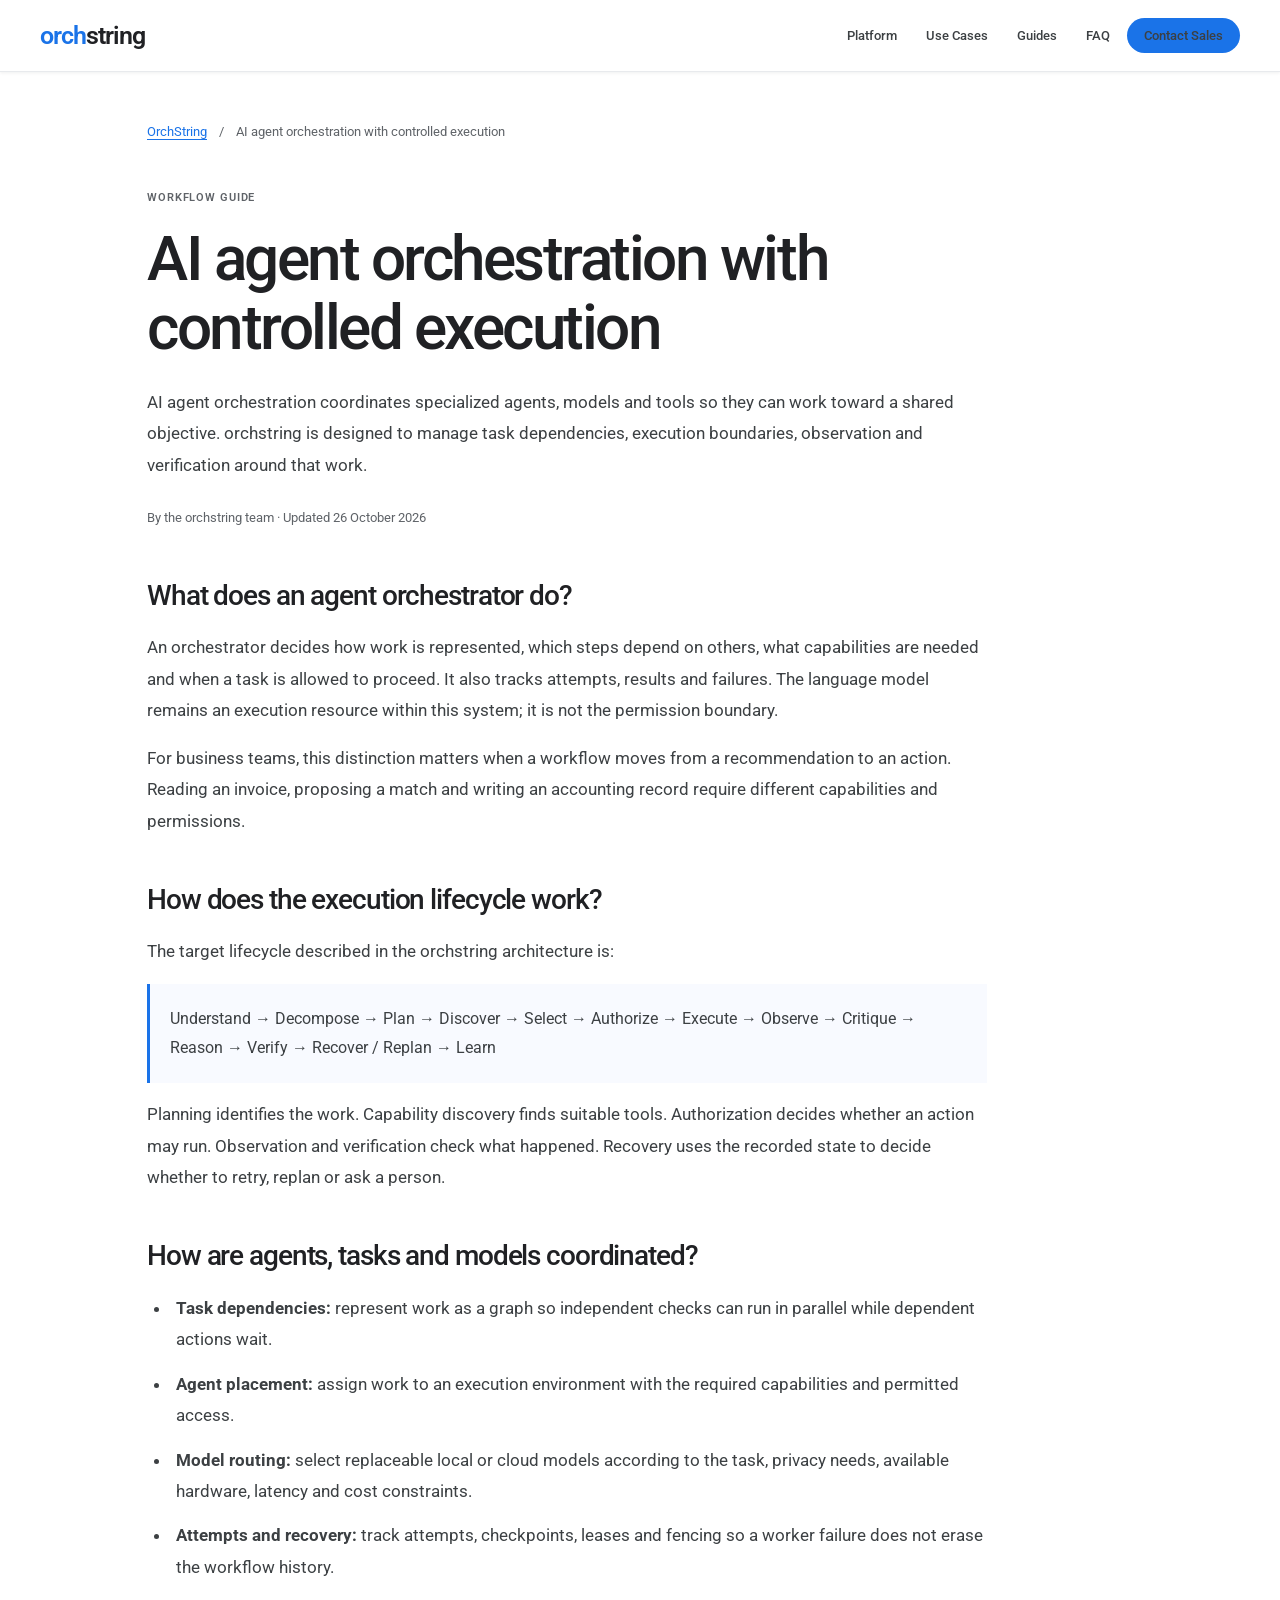
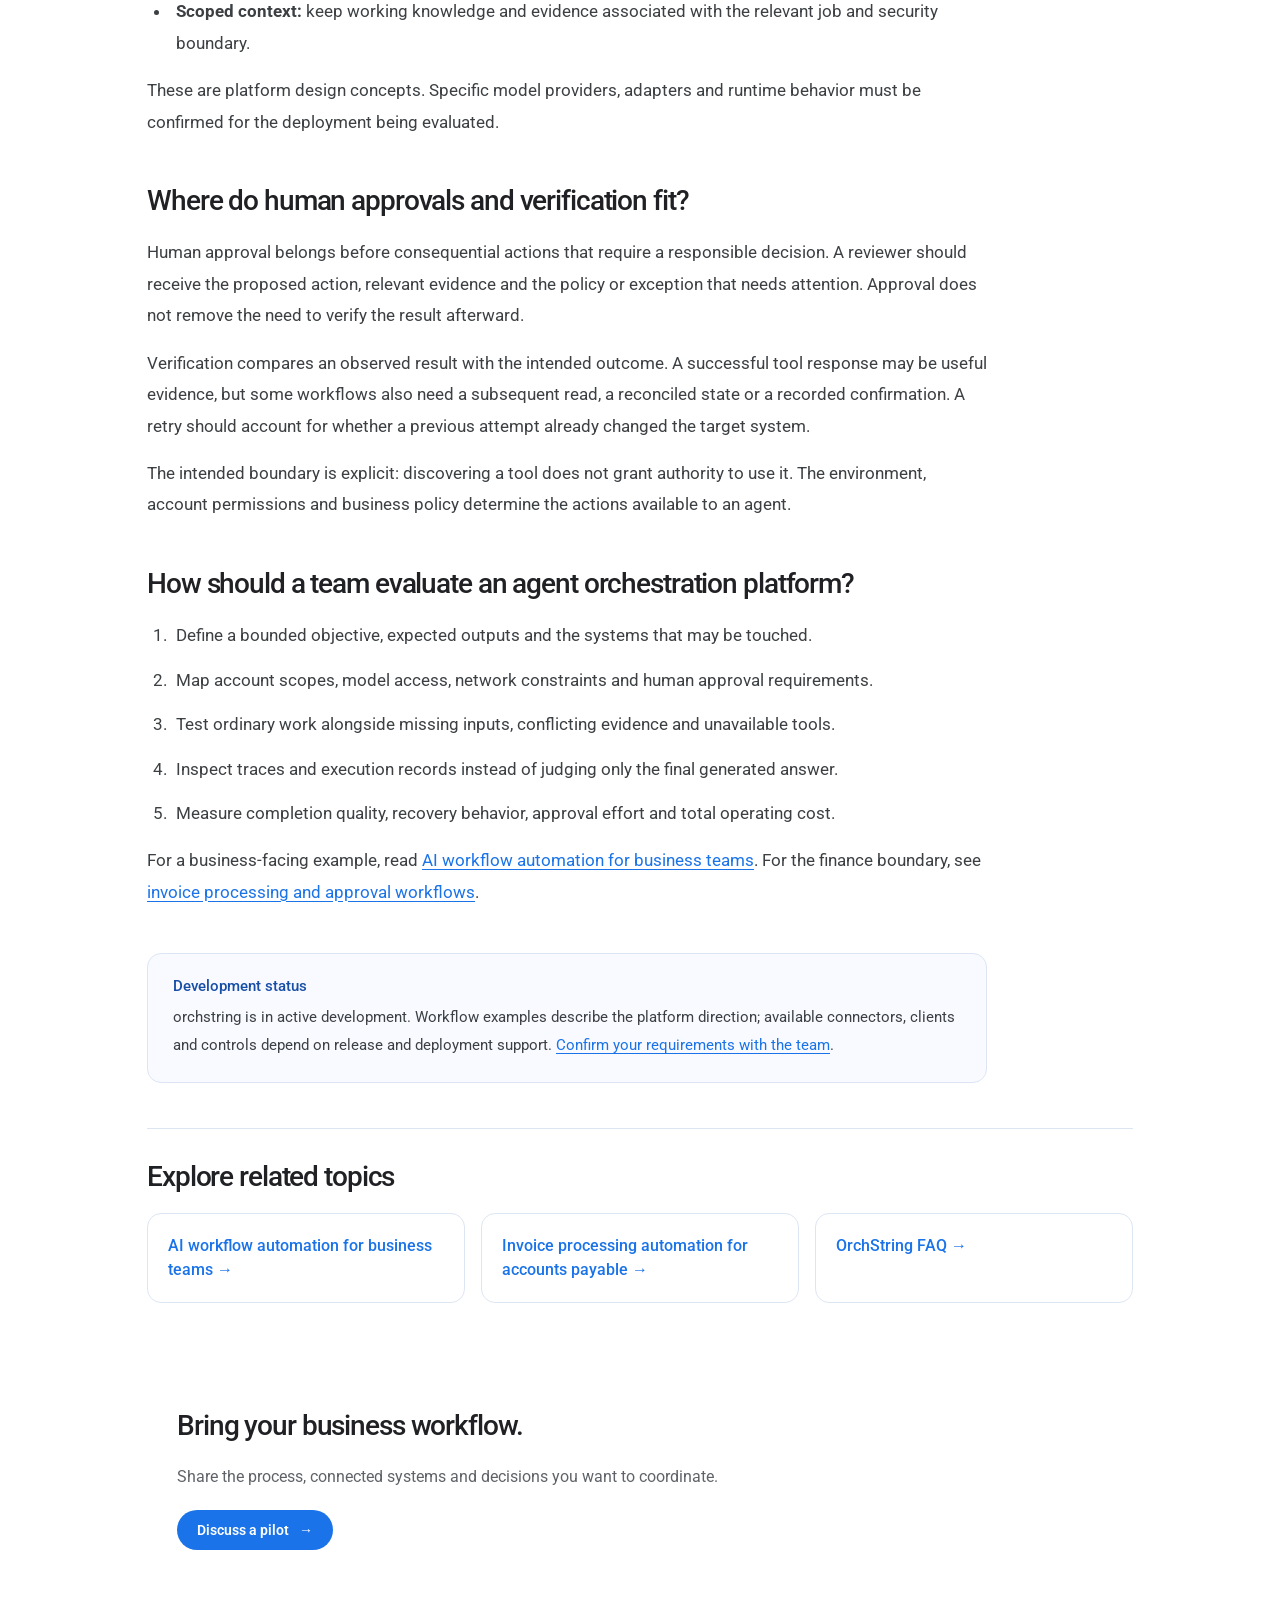
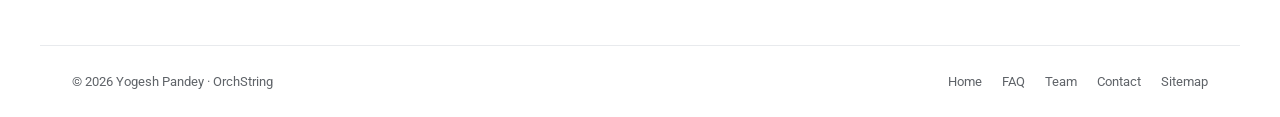
==== ai-agent-orchestration/index.html @ edf0576f "Improve search and answer discovery with workflow guides and FAQ" ====
<!doctype html>
<html lang="en">
<head>
<meta charset="utf-8">
<meta name="viewport" content="width=device-width,initial-scale=1">
<title>AI Agent Orchestration &amp; Controlled Execution | OrchString</title>
<meta name="description" content="Explore AI agent orchestration: task dependencies, model routing, human approvals, retries and evidence-based verification in the orchstring platform design.">
<meta name="author" content="OrchString">
<meta name="application-name" content="OrchString">
<meta name="theme-color" content="#ffffff">
<meta name="robots" content="index, follow, max-image-preview:large, max-snippet:-1, max-video-preview:-1">
<link rel="canonical" href="https://orchstring.com/ai-agent-orchestration/">
<link rel="icon" href="/assets/neytra-ni-favicon.png" type="image/png">
<link rel="alternate" type="text/plain" href="/llms.txt" title="OrchString overview">
<meta property="og:type" content="article">
<meta property="og:site_name" content="OrchString">
<meta property="og:title" content="AI Agent Orchestration &amp; Controlled Execution | OrchString">
<meta property="og:description" content="Explore AI agent orchestration: task dependencies, model routing, human approvals, retries and evidence-based verification in the orchstring platform design.">
<meta property="og:url" content="https://orchstring.com/ai-agent-orchestration/">
<meta property="og:image" content="https://orchstring.com/assets/orchstring-social.png">
<meta property="og:image:width" content="1200">
<meta property="og:image:height" content="630">
<meta property="og:image:alt" content="OrchString — AI workflow automation and agent orchestration">
<meta name="twitter:card" content="summary_large_image">
<meta name="twitter:title" content="AI Agent Orchestration &amp; Controlled Execution | OrchString">
<meta name="twitter:description" content="Explore AI agent orchestration: task dependencies, model routing, human approvals, retries and evidence-based verification in the orchstring platform design.">
<meta name="twitter:image" content="https://orchstring.com/assets/orchstring-social.png">
<meta name="twitter:image:alt" content="OrchString — AI workflow automation and agent orchestration">
<script type="application/ld+json">
{
  "@context": "https://schema.org",
  "@graph": [
    {
      "@type": "WebPage",
      "@id": "https://orchstring.com/ai-agent-orchestration/#webpage",
      "url": "https://orchstring.com/ai-agent-orchestration/",
      "name": "AI Agent Orchestration & Controlled Execution | OrchString",
      "description": "Explore AI agent orchestration: task dependencies, model routing, human approvals, retries and evidence-based verification in the orchstring platform design.",
      "inLanguage": "en",
      "isPartOf": {
        "@id": "https://orchstring.com/#website"
      },
      "publisher": {
        "@id": "https://orchstring.com/#organization"
      },
      "about": {
        "@id": "https://orchstring.com/#orchstring"
      },
      "breadcrumb": {
        "@id": "https://orchstring.com/ai-agent-orchestration/#breadcrumb"
      },
      "dateModified": "2026-10-26",
      "mainEntity": {
        "@id": "https://orchstring.com/ai-agent-orchestration/#article"
      }
    },
    {
      "@type": "BreadcrumbList",
      "@id": "https://orchstring.com/ai-agent-orchestration/#breadcrumb",
      "itemListElement": [
        {
          "@type": "ListItem",
          "position": 1,
          "name": "OrchString",
          "item": "https://orchstring.com/"
        },
        {
          "@type": "ListItem",
          "position": 2,
          "name": "AI agent orchestration with controlled execution",
          "item": "https://orchstring.com/ai-agent-orchestration/"
        }
      ]
    },
    {
      "@type": "Article",
      "@id": "https://orchstring.com/ai-agent-orchestration/#article",
      "url": "https://orchstring.com/ai-agent-orchestration/",
      "headline": "AI agent orchestration with controlled execution",
      "description": "Explore AI agent orchestration: task dependencies, model routing, human approvals, retries and evidence-based verification in the orchstring platform design.",
      "author": {
        "@type": "Organization",
        "@id": "https://orchstring.com/#organization",
        "name": "OrchString",
        "url": "https://orchstring.com/"
      },
      "publisher": {
        "@id": "https://orchstring.com/#organization"
      },
      "mainEntityOfPage": {
        "@id": "https://orchstring.com/ai-agent-orchestration/#webpage"
      },
      "datePublished": "2026-10-26",
      "dateModified": "2026-10-26",
      "image": "https://orchstring.com/assets/orchstring-social.png",
      "inLanguage": "en"
    }
  ]
}
</script>
<link rel="preconnect" href="https://fonts.googleapis.com">
<link rel="preconnect" href="https://fonts.gstatic.com" crossorigin>
<link href="https://fonts.googleapis.com/css2?family=Roboto:wght@400;500;700&display=swap" rel="stylesheet">
<link rel="stylesheet" href="/style-new.css?v=20261026-connector-network">
<link rel="stylesheet" href="/content.css?v=20261026-seo">
</head>
<body class="content-page">
<a class="skip-link" href="#main-content">Skip to content</a>
<header class="site-header">
  <a class="brand" href="/" aria-label="OrchString home"><span class="brand-wordmark"><span class="brand-orch">orch</span><span class="brand-string">string</span></span></a>
  <button class="menu-toggle" aria-label="Toggle navigation" aria-expanded="false" aria-controls="main-nav"><svg viewBox="0 0 24 24" width="23" height="23" fill="none" stroke="currentColor" stroke-width="2" aria-hidden="true"><path d="M4 6h16M4 12h16M4 18h16"/></svg></button>
  <nav id="main-nav" aria-label="Main navigation"><a href="/#platform">Platform</a><a href="/#use-cases">Use Cases</a><a href="/#resources">Guides</a><a href="/faq/">FAQ</a><a class="nav-sales" href="/#contact">Contact Sales</a></nav>
</header>
<main id="main-content" class="content-main">
  <nav class="content-breadcrumb" aria-label="Breadcrumb"><a href="/">OrchString</a><span aria-hidden="true">/</span><span aria-current="page">AI agent orchestration with controlled execution</span></nav>
  <article class="content-article">
    <header class="content-heading">
      <div class="eyebrow">WORKFLOW GUIDE</div>
      <h1>AI agent orchestration with controlled execution</h1>
      <p class="content-summary">AI agent orchestration coordinates specialized agents, models and tools so they can work toward a shared objective. orchstring is designed to manage task dependencies, execution boundaries, observation and verification around that work.</p>
      <p class="content-byline">By the orchstring team · Updated <time datetime="2026-10-26">26 October 2026</time></p>
    </header>
    <section><h2>What does an agent orchestrator do?</h2><p>An orchestrator decides how work is represented, which steps depend on others, what capabilities are needed and when a task is allowed to proceed. It also tracks attempts, results and failures. The language model remains an execution resource within this system; it is not the permission boundary.</p><p>For business teams, this distinction matters when a workflow moves from a recommendation to an action. Reading an invoice, proposing a match and writing an accounting record require different capabilities and permissions.</p></section><section><h2>How does the execution lifecycle work?</h2><p>The target lifecycle described in the orchstring architecture is:</p><p class="content-lifecycle">Understand → Decompose → Plan → Discover → Select → Authorize → Execute → Observe → Critique → Reason → Verify → Recover / Replan → Learn</p><p>Planning identifies the work. Capability discovery finds suitable tools. Authorization decides whether an action may run. Observation and verification check what happened. Recovery uses the recorded state to decide whether to retry, replan or ask a person.</p></section><section><h2>How are agents, tasks and models coordinated?</h2><ul><li><strong>Task dependencies:</strong> represent work as a graph so independent checks can run in parallel while dependent actions wait.</li><li><strong>Agent placement:</strong> assign work to an execution environment with the required capabilities and permitted access.</li><li><strong>Model routing:</strong> select replaceable local or cloud models according to the task, privacy needs, available hardware, latency and cost constraints.</li><li><strong>Attempts and recovery:</strong> track attempts, checkpoints, leases and fencing so a worker failure does not erase the workflow history.</li><li><strong>Scoped context:</strong> keep working knowledge and evidence associated with the relevant job and security boundary.</li></ul><p>These are platform design concepts. Specific model providers, adapters and runtime behavior must be confirmed for the deployment being evaluated.</p></section><section><h2>Where do human approvals and verification fit?</h2><p>Human approval belongs before consequential actions that require a responsible decision. A reviewer should receive the proposed action, relevant evidence and the policy or exception that needs attention. Approval does not remove the need to verify the result afterward.</p><p>Verification compares an observed result with the intended outcome. A successful tool response may be useful evidence, but some workflows also need a subsequent read, a reconciled state or a recorded confirmation. A retry should account for whether a previous attempt already changed the target system.</p><p>The intended boundary is explicit: discovering a tool does not grant authority to use it. The environment, account permissions and business policy determine the actions available to an agent.</p></section><section><h2>How should a team evaluate an agent orchestration platform?</h2><ol><li>Define a bounded objective, expected outputs and the systems that may be touched.</li><li>Map account scopes, model access, network constraints and human approval requirements.</li><li>Test ordinary work alongside missing inputs, conflicting evidence and unavailable tools.</li><li>Inspect traces and execution records instead of judging only the final generated answer.</li><li>Measure completion quality, recovery behavior, approval effort and total operating cost.</li></ol><p>For a business-facing example, read <a href="/ai-workflow-automation/">AI workflow automation for business teams</a>. For the finance boundary, see <a href="/invoice-processing-automation/">invoice processing and approval workflows</a>.</p></section>
    <aside class="content-status"><strong>Development status</strong><p>orchstring is in active development. Workflow examples describe the platform direction; available connectors, clients and controls depend on release and deployment support. <a href="/#contact">Confirm your requirements with the team</a>.</p></aside>
  </article>
  <section class="content-related" aria-labelledby="related-title"><h2 id="related-title">Explore related topics</h2><div><a href="/ai-workflow-automation/">AI workflow automation for business teams <span aria-hidden="true">→</span></a><a href="/invoice-processing-automation/">Invoice processing automation for accounts payable <span aria-hidden="true">→</span></a><a href="/faq/">OrchString FAQ <span aria-hidden="true">→</span></a></div></section>
  <section class="content-contact"><h2>Bring your business workflow.</h2><p>Share the process, connected systems and decisions you want to coordinate.</p><a class="primary" href="/#contact">Discuss a pilot <span aria-hidden="true">→</span></a></section>
</main>
<footer class="content-footer"><span>© 2026 Yogesh Pandey · OrchString</span><nav aria-label="Footer"><a href="/">Home</a><a href="/faq/">FAQ</a><a href="/#people">Team</a><a href="/#contact">Contact</a><a href="/sitemap.xml">Sitemap</a></nav></footer>
<script src="/app.js?v=20261026-connector-network"></script>
</body>
</html>
---- style-new.css ----
:root{--bg:#02040a;--line:#81caff29;--line2:#81caff66;--text:#eef8ff;--muted:#8798a9;--cyan:#8ee8ff;--blue:#298dff;--max:1180px}*{box-sizing:border-box}html{scroll-behavior:smooth}body{margin:0;background:var(--bg);color:var(--text);font-family:Inter,system-ui,sans-serif;overflow-x:hidden}#progress{position:fixed;top:0;left:0;height:2px;width:0;background:linear-gradient(90deg,var(--cyan),var(--blue));z-index:100}.site-header{position:fixed;inset:0 0 auto;height:76px;padding:0 5vw;display:flex;align-items:center;justify-content:space-between;border-bottom:1px solid #fff1;background:#02040acc;backdrop-filter:blur(22px);z-index:50}.site-header nav{display:flex;gap:25px;align-items:center}.site-header nav a{text-decoration:none;color:#9eacbb;font-size:11px;font-weight:700}.site-header nav a:hover{color:#fff}.nav-sales{padding:10px 15px;border:1px solid var(--line);border-radius:999px;background:#0a325a40;color:#e8f8ff!important}.menu-toggle{display:none;border:1px solid var(--line);background:#071422b3;color:#dff6ff;border-radius:12px;padding:9px 11px;font-size:18px}.noise{position:fixed;inset:0;z-index:20;pointer-events:none;opacity:.035}main>section{max-width:var(--max);margin:auto;padding:125px 32px;position:relative}.hero{min-height:100vh;max-width:none!important;padding:150px max(32px,calc((100vw - var(--max))/2)) 90px!important;display:flex;align-items:center;overflow:hidden}.hero-grid{position:absolute;inset:0;background-image:linear-gradient(#509bd00f 1px,transparent 1px),linear-gradient(90deg,#509bd00f 1px,transparent 1px);background-size:70px 70px;mask-image:radial-gradient(circle at 70% 50%,black,transparent 68%);animation:gridmove 20s linear infinite}.hero-copy{position:relative;z-index:4;width:min(680px)}.eyebrow{font:700 11px 'Space Grotesk';letter-spacing:.22em;color:#7ebce7;text-transform:uppercase}.live-dot{display:inline-block;width:7px;height:7px;border-radius:50%;background:#6ee7ff;box-shadow:0 0 14px #38bfff;margin-right:8px;animation:pulse 1.5s infinite}.hero h1{font:600 clamp(58px,8vw,110px)/.92 'Space Grotesk';letter-spacing:-.065em;margin:28px 0 25px}.hero h1 span,h2 span{background:linear-gradient(100deg,#fff,#8ee8ff 48%,#278dff);-webkit-background-clip:text;background-clip:text;color:transparent}.hero p{max-width:590px;color:var(--muted);font-size:17px;line-height:1.8;margin:0 0 32px}.buttons{display:flex;gap:12px;flex-wrap:wrap}.primary,.secondary{display:inline-flex;align-items:center;justify-content:center;gap:10px;padding:14px 20px;border-radius:999px;text-decoration:none;font-weight:700;font-size:13px;transition:.3s}.primary{color:#00101b;background:linear-gradient(110deg,#fff,#91e7ff);box-shadow:0 0 35px #38b1ff38}.primary:hover{box-shadow:0 0 55px #38b1ff73}.secondary{color:#d7e9f7;border:1px solid var(--line);background:#08121d8c}.secondary:hover{border-color:var(--line2);transform:translateY(-3px)}.hero-status{position:absolute;bottom:34px;right:max(32px,calc((100vw - var(--max))/2));display:flex;gap:20px;color:#627789;font:600 9px 'Space Grotesk';letter-spacing:.16em}.hero-status b{color:#8dc9e9;margin-right:6px}.scroll-cue{position:absolute;bottom:34px;left:5vw;color:#617486;font:600 9px 'Space Grotesk';letter-spacing:.3em}.scroll-cue span{display:inline-block;margin-left:12px;animation:bounce 1.5s infinite}h2{font:600 clamp(40px,5.5vw,70px)/1.02 'Space Grotesk';letter-spacing:-.05em;margin:22px 0 44px}.intro{padding-top:185px}.intro p,.dev p,.founder-card p{color:var(--muted);line-height:1.8}.intro p{max-width:680px;font-size:19px}.cards,.cap,.timeline{display:grid;grid-template-columns:repeat(3,1fr);gap:14px}.cards article,.cap article,.timeline article{position:relative;overflow:hidden;border:1px solid var(--line);background:linear-gradient(145deg,#091724c7,#03080eb3);border-radius:18px;padding:28px;transition:.45s}.cards article:hover,.cap article:hover,.timeline article:hover{transform:translateY(-8px);border-color:var(--line2);box-shadow:0 25px 70px #005ab024}.cards small,.timeline small{color:#5e9dcb;font:700 10px 'Space Grotesk'}.card-icon,.cap article>span{font-size:30px;color:#9fe7ff;margin:25px 0 10px}h3{font:600 21px 'Space Grotesk';margin:8px 0 12px}.cards p,.cap p,.timeline p{color:#7e8e9d;line-height:1.7;font-size:14px}.section-heading{display:grid;grid-template-columns:1fr .75fr;gap:70px;align-items:end}.section-heading>p{color:var(--muted);line-height:1.8;margin:0 0 45px}.orchstring-section{max-width:none!important;background:radial-gradient(circle at 50% 52%,#0073ff14,transparent 34%)}.orchstring-map{height:620px;max-width:980px;margin:10px auto;position:relative;display:grid;place-items:center}.orchstring-center{width:170px;height:170px;border-radius:50%;display:grid;place-items:center;align-content:center;text-align:center;background:radial-gradient(circle,#2ca4ff4d,#020911f7 65%);border:1px solid #87e2ff80;box-shadow:0 0 100px #198dff3d;z-index:4;animation:corepulse 4s ease-in-out infinite}.orchstring-center span{font:700 44px 'Space Grotesk'}.orchstring-center small{font:600 7px 'Space Grotesk';letter-spacing:.25em;color:#8fc5de}.orchstring-orbit{position:absolute;border:1px solid #5abfff26;border-radius:50%;left:50%;top:50%;transform:translate(-50%,-50%)}.orbit-1{width:390px;height:390px;animation:spin 24s linear infinite}.orbit-2{width:570px;height:570px;border-style:dashed;animation:spin 36s linear reverse infinite}.orchstring-node{position:absolute;width:190px;padding:16px 18px;border:1px solid var(--line);border-radius:15px;background:#040c16d1;backdrop-filter:blur(12px);z-index:5;transition:.35s}.orchstring-node:hover{transform:translateY(-5px) scale(1.02);border-color:var(--line2)}.orchstring-node b{display:block;font:600 15px 'Space Grotesk'}.orchstring-node small{display:block;color:#72899b;font-size:10px;line-height:1.5;margin-top:5px}.n1{top:2%;left:39%}.n2{top:20%;right:4%}.n3{bottom:18%;right:8%}.n4{bottom:2%;left:39%}.n5{bottom:18%;left:8%}.n6{top:20%;left:4%}.architecture{display:flex;flex-direction:column;align-items:center;gap:14px}.arch-layer{position:relative;overflow:hidden;width:min(760px,100%);padding:23px 28px;border:1px solid var(--line);border-radius:16px;background:linear-gradient(145deg,#081623c7,#02070dc2);display:grid;grid-template-columns:60px 1fr auto;align-items:center;gap:12px;transition:.4s}.arch-layer:hover{transform:translateY(-4px);border-color:var(--line2)}.arch-layer span{font:700 9px 'Space Grotesk';color:#5795bd}.arch-layer strong{font:600 13px 'Space Grotesk';letter-spacing:.12em}.arch-layer em{font-style:normal;color:#84a7bc;font-size:11px}.featured{border-color:#58c5ff6b!important;box-shadow:0 0 80px #0082ff1f}.arch-layer.os-layer{background:linear-gradient(110deg,#09273dcc,#030c16cc)}.arch-grid{display:grid;grid-template-columns:repeat(3,1fr);width:100%;gap:14px}.arch-grid .arch-layer{width:100%;grid-template-columns:1fr}.flow{color:#50baff;font-size:20px;animation:flow 1.4s infinite}.architecture-note{max-width:760px;margin:25px auto 0;padding:15px 18px;border-left:2px solid #5fcaff73;color:#7894a8;font-size:12px;line-height:1.7}.network{max-width:none!important;margin-top:50px!important;display:flex;align-items:center;justify-content:space-between;gap:40px;border-top:1px solid var(--line);border-bottom:1px solid var(--line)}.network h2{margin-bottom:0}.network p{font:600 11px/2 'Space Grotesk';letter-spacing:.12em;color:#83a5bb}.dev{display:grid;grid-template-columns:1fr 1fr;gap:60px;align-items:center}.dev pre{margin:0;padding:28px;border:1px solid var(--line);border-radius:18px;background:#03070bd9;color:#8fcff0;font:13px/1.9 ui-monospace,SFMono-Regular,monospace}.dev pre span{color:#dff8ff}.timeline{grid-template-columns:repeat(4,1fr)}.timeline article{min-height:170px}.founder-card{display:grid;grid-template-columns:auto 1fr;gap:35px;align-items:center;padding:45px;border-radius:24px;border:1px solid #78caff33;background:radial-gradient(circle at 20% 50%,#0078ff24,transparent 35%),linear-gradient(145deg,#081522cc,#02060acc)}.founder-avatar{width:110px;height:110px;border-radius:50%;display:grid;place-items:center;font:700 28px 'Space Grotesk';border:1px solid #7ddaff73;background:radial-gradient(circle,#123c5d,#030a11a6 65%)}.founder-card h2{margin:14px 0}.founder-links{display:flex;gap:12px;flex-wrap:wrap}.cta{text-align:center;padding-top:180px!important;padding-bottom:150px!important}.cta h2{margin-bottom:20px}.cta p{margin-bottom:30px;color:#7d94a5}.cta .buttons{justify-content:center}footer{padding:28px 5vw;border-top:1px solid var(--line);display:flex;justify-content:space-between;gap:20px;color:#536373;font-size:11px;letter-spacing:.08em}footer a{color:#82c9ec;text-decoration:none}@keyframes gridmove{to{background-position:70px 70px}}@keyframes spin{to{transform:rotate(360deg)}}@keyframes pulse{50%{opacity:.35}}@keyframes corepulse{50%{transform:scale(1.04);box-shadow:0 0 100px #1a87ff6b}}@keyframes bounce{50%{transform:translateY(6px)}}@keyframes flow{50%{transform:translateY(5px);opacity:.45}}.reveal{opacity:0;transform:translateY(48px);transition:opacity .9s ease,transform .9s cubic-bezier(.2,.7,.2,1)}.reveal.visible{opacity:1;transform:none}@media(max-width:980px){.site-header nav{position:absolute;top:76px;right:20px;left:20px;display:none;flex-direction:column;padding:16px;border:1px solid var(--line);border-radius:18px;background:#030910f0}.site-header nav.open{display:flex}.menu-toggle{display:block}.hero-copy{width:62%}.section-heading{grid-template-columns:1fr}.section-heading>p{margin-top:-20px}.orchstring-map{height:650px}.arch-grid{grid-template-columns:1fr}.arch-grid .arch-layer{grid-template-columns:60px 1fr auto}.cards,.cap,.timeline{grid-template-columns:1fr 1fr}.dev{grid-template-columns:1fr}.network{display:block}.network p{margin-top:30px}}@media(max-width:650px){main>section{padding:90px 20px}.hero{padding:125px 20px 90px!important;align-items:flex-start}.hero-copy{width:100%}.hero h1{font-size:55px}.hero p{font-size:15px}.hero-status{left:20px;right:auto;bottom:24px;gap:10px;flex-wrap:wrap;max-width:320px}.scroll-cue{display:none}.cards,.cap,.timeline{grid-template-columns:1fr}.orchstring-map{height:650px;transform:scale(.82);transform-origin:center top;margin-bottom:-110px}.orchstring-node{width:155px}.n1{left:34%}.n2{right:-4%}.n3{right:-3%}.n4{left:34%}.n5{left:-4%}.n6{left:-4%}.arch-layer{grid-template-columns:1fr}.arch-layer span{display:none}.arch-grid .arch-layer{grid-template-columns:1fr}.founder-card{grid-template-columns:1fr;padding:30px}.founder-avatar{width:80px;height:80px}.site-header{padding:0 20px}footer{flex-direction:column}.cta{padding-top:120px!important}}@media(prefers-reduced-motion:reduce){*,*:before,*:after{animation-duration:.01ms!important;animation-iteration-count:1!important;scroll-behavior:auto!important;transition-duration:.01ms!important}.reveal{opacity:1!important;transform:none!important;transition:none!important}}.people-grid{display:grid;grid-template-columns:repeat(2,minmax(0,1fr));gap:16px}.person-card{position:relative;overflow:hidden;border:1px solid var(--line);border-radius:22px;padding:36px;background:linear-gradient(145deg,#091724d9,#03080ebd);transition:.45s;box-shadow:inset 0 1px #fff09}.person-card:hover{transform:translateY(-8px);border-color:var(--line2);box-shadow:0 30px 80px #005ab02b}.person-avatar{width:92px;height:92px;border-radius:50%;display:grid;place-items:center;margin-bottom:28px;font:700 25px 'Space Grotesk';color:#dff8ff;border:1px solid #7ddaff73;background:radial-gradient(circle,#123c5d,#030a11 68%);box-shadow:0 0 55px #1e9bff3b}.ai-avatar{background:radial-gradient(circle,#154d70,#030a11 68%);color:#a9efff}.person-card h3{font-size:30px;margin:12px 0}.person-card p{max-width:620px;color:var(--muted);line-height:1.8}.person-links{display:flex;gap:12px;flex-wrap:wrap;margin-top:25px}@media(max-width:980px){.people-grid{grid-template-columns:1fr}}@media(max-width:650px){.people-grid{grid-template-columns:1fr}.person-card{padding:28px}}
/* OrchString-first website additions */
.hero-proof{display:flex;gap:18px;flex-wrap:wrap;margin-top:26px;color:#60788b;font:600 9px 'Space Grotesk';letter-spacing:.14em}.hero-proof b{color:#8dc9e9;margin-right:5px}
.lifecycle{display:grid;grid-template-columns:repeat(4,1fr);gap:10px}.lifecycle>div{min-height:115px;padding:20px;border:1px solid var(--line);border-radius:16px;background:linear-gradient(145deg,#081725c9,#03080eb8);transition:.35s}.lifecycle>div:hover{transform:translateY(-5px);border-color:var(--line2);box-shadow:0 20px 55px #005ab021}.lifecycle>div{font:700 9px 'Space Grotesk';letter-spacing:.13em;color:#5596be}.lifecycle strong{display:block;margin:13px 0 7px;color:#e5f6ff;font:600 18px 'Space Grotesk';letter-spacing:0}.lifecycle small{display:block;color:#72899b;font:400 11px Inter;line-height:1.5;letter-spacing:0}
.orchstring-architecture{max-width:1050px;margin:20px auto}.arch-card{position:relative;min-height:82px;padding:20px 24px;border:1px solid var(--line);border-radius:16px;background:linear-gradient(145deg,#081725d1,#03080ebd);display:grid;grid-template-columns:58px 1fr;align-items:center;gap:8px;transition:.4s}.arch-card:hover{transform:translateY(-4px);border-color:var(--line2)}.arch-card span{font:700 9px 'Space Grotesk';color:#5795bd}.arch-card b{font:600 13px 'Space Grotesk';letter-spacing:.11em}.arch-card small{grid-column:2;color:#82a5ba;font-size:11px;line-height:1.5}.arch-card.featured{border-color:#58c5ff6b;box-shadow:0 0 80px #0082ff1d}.arch-card.os-layer{background:linear-gradient(110deg,#09273dcc,#030c16cc)}.arch-row{display:grid;grid-template-columns:repeat(3,1fr);gap:12px}.execution-section{background:radial-gradient(circle at 50% 50%,#0073ff0c,transparent 38%)}.execution-flow{display:flex;align-items:center;justify-content:center;gap:12px;flex-wrap:wrap;margin:35px 0}.execution-flow>div{min-width:145px;padding:18px;border:1px solid var(--line);border-radius:14px;background:#071321c9;text-align:center}.execution-flow b{display:block;font:600 11px 'Space Grotesk';letter-spacing:.1em}.execution-flow small{display:block;color:#70899a;font-size:10px;margin-top:7px;line-height:1.4}.execution-flow i{font-style:normal;color:#54c7ff;font-size:20px}.terminal-panel{max-width:760px;margin:20px auto 0;padding:25px;border:1px solid var(--line);border-radius:18px;background:#03070bd9;color:#8fcff0;font:13px/1.9 ui-monospace,SFMono-Regular,monospace;box-shadow:0 0 60px #0050a014}.terminal-panel>span{color:#dff8ff}.terminal-panel b{color:#9fe7ff}.os-section{border-top:1px solid var(--line);border-bottom:1px solid var(--line);background:linear-gradient(90deg,transparent,#075a8d0c,transparent)}.os-section>p{max-width:760px;color:var(--muted);line-height:1.8;font-size:17px}.os-grid{display:grid;grid-template-columns:repeat(3,1fr);gap:12px;margin:30px 0}.os-grid>div{padding:24px;border:1px solid var(--line);border-radius:16px;background:#071321b8}.os-grid b{display:block;font:600 18px 'Space Grotesk'}.os-grid small{display:block;color:#71899b;line-height:1.6;margin-top:9px}
@media(max-width:980px){.lifecycle{grid-template-columns:1fr 1fr}.arch-row,.os-grid{grid-template-columns:1fr}.hero-proof{max-width:500px}}
@media(max-width:650px){.lifecycle{grid-template-columns:1fr}.arch-card{grid-template-columns:1fr}.arch-card span{display:none}.arch-card small{grid-column:1}.execution-flow{align-items:stretch}.execution-flow>div{width:100%}.execution-flow>i{transform:rotate(90deg)}.os-grid{grid-template-columns:1fr}}

/* Responsive architecture + public project presentation */
html{overflow-x:hidden}body{width:100%;min-width:0}img,svg,canvas{max-width:100%}main>section{width:min(100%,var(--max));overflow:visible}.orchstring-section,.network{width:100%;max-width:none!important}.feature-grid{display:grid;grid-template-columns:repeat(3,minmax(0,1fr));gap:14px}.feature-grid article{min-width:0;position:relative;overflow:hidden;border:1px solid var(--line);background:linear-gradient(145deg,#091724c7,#03080eb3);border-radius:18px;padding:28px;transition:.45s}.feature-grid article:hover{transform:translateY(-7px);border-color:var(--line2)}.feature-grid article>span{display:block;font-size:28px;color:#9fe7ff;margin-bottom:18px}.feature-grid p{color:#7e8e9d;line-height:1.7;font-size:14px}
.architecture-flow{width:min(100%,1050px);padding:0 8px}.arch-row{min-width:0}.arch-card{min-width:0;overflow:hidden}.arch-card b,.arch-card small{overflow-wrap:anywhere}.arch-arrow{height:42px;display:grid;place-items:center;position:relative}.arch-arrow:before{content:"";position:absolute;width:1px;height:100%;background:linear-gradient(transparent,#59c9ff80,transparent)}.arch-arrow span{position:relative;z-index:1;width:25px;height:25px;display:grid;place-items:center;border:1px solid #5fcaff42;border-radius:50%;background:#06111b;color:#72d8ff;animation:bounce 1.8s ease-in-out infinite}
.people-section{padding-bottom:80px!important}.people-carousel{display:grid;grid-template-columns:repeat(2,minmax(0,1fr));gap:18px}.person-card{min-width:0}.person-card small{font:700 9px 'Space Grotesk';letter-spacing:.16em;color:#65a7ce}.contributor-tags{display:flex;gap:8px;flex-wrap:wrap;margin-top:25px}.contributor-tags span{padding:8px 11px;border:1px solid var(--line);border-radius:999px;color:#8cb1c7;font-size:10px}.ownership{width:min(calc(100% - 40px),1100px)!important;margin:50px auto 130px!important;padding:60px!important;border:1px solid #78caff30;border-radius:26px;background:radial-gradient(circle at 10% 20%,#0078ff1c,transparent 35%),linear-gradient(145deg,#071522cc,#02060acc)}.ownership-badge{display:inline-flex;padding:8px 12px;border:1px solid #76d9ff4d;border-radius:999px;color:#8de6ff;font:700 9px 'Space Grotesk';letter-spacing:.17em}.ownership h2{margin-bottom:20px}.ownership p{max-width:780px;color:var(--muted);line-height:1.85;margin-bottom:28px}.vision-grid{grid-template-columns:repeat(4,minmax(0,1fr))}
@media(max-width:1180px){.site-header{padding-inline:28px}.site-header nav{gap:16px}.hero-copy{width:min(58%,650px)}}
@media(max-width:980px){main>section{padding:105px 26px}.feature-grid{grid-template-columns:repeat(2,minmax(0,1fr))}.vision-grid{grid-template-columns:repeat(2,minmax(0,1fr))}.people-carousel{grid-template-columns:1fr}.orchstring-architecture{width:100%}.arch-row{grid-template-columns:1fr}.arch-card{grid-template-columns:50px 1fr}.arch-card small{grid-column:2}.hero{min-height:900px;align-items:flex-start}.hero-copy{width:72%;padding-top:30px}.ownership{padding:44px!important}}
@media(max-width:720px){.site-header{height:68px;padding:0 16px}.site-header nav{top:68px;left:12px;right:12px;max-height:calc(100vh - 84px);overflow:auto}.hero{min-height:100svh;padding:112px 18px 95px!important}.hero-copy{width:100%;padding-top:0}.hero h1{font-size:clamp(48px,15vw,70px);line-height:.94;letter-spacing:-.055em}.hero p{font-size:15px;line-height:1.7;max-width:94%}.hero-proof{gap:9px 14px;margin-top:20px;max-width:92%}.hero-proof span{font-size:8px}.buttons{width:100%}.buttons .primary,.buttons .secondary{max-width:100%}.scroll-cue{display:none}main>section{padding:82px 18px}h2{font-size:clamp(38px,11vw,54px);overflow-wrap:anywhere}.intro{padding-top:105px}.intro p,.os-section>p{font-size:16px}.section-heading{gap:15px}.section-heading>p{margin-top:0;margin-bottom:28px}.lifecycle,.feature-grid,.vision-grid,.cards,.cap,.timeline,.os-grid{grid-template-columns:1fr}.architecture-flow{padding:0}.arch-card{grid-template-columns:1fr;padding:18px}.arch-card span{display:block}.arch-card small{grid-column:1}.arch-row{grid-template-columns:1fr}.arch-arrow{height:34px}.execution-flow{display:grid;grid-template-columns:1fr;gap:6px}.execution-flow>div{width:100%;min-width:0}.execution-flow>i{transform:rotate(90deg);text-align:center}.terminal-panel{font-size:11px;line-height:1.75;padding:18px;overflow-x:auto}.network{padding-inline:18px!important}.network h2{font-size:40px}.network p{font-size:9px;overflow-wrap:anywhere}.person-card{padding:24px}.person-card h3{font-size:26px}.person-links{flex-direction:column;align-items:stretch}.person-links a{text-align:center}.ownership{width:calc(100% - 28px)!important;margin:25px auto 90px!important;padding:28px 20px!important}.ownership h2{font-size:42px}.cta{padding-inline:18px!important}footer{padding:24px 18px}}
@media(max-width:390px){.hero h1{font-size:45px}.hero-proof{display:grid;grid-template-columns:1fr}.eyebrow{font-size:9px;letter-spacing:.16em}.primary,.secondary{padding:13px 16px;font-size:12px}.person-avatar{width:76px;height:76px}.ownership h2{font-size:37px}}

/* User-perspective intelligence architecture */
.user-architecture{width:min(100%,1080px);margin:40px auto 0;position:relative}.user-prompt,.intel-layer,.routing-layer,.agents-layer,.parallel-layer,.environment-layer{border:1px solid var(--line);border-radius:22px;background:linear-gradient(145deg,#081725dc,#02070dd0);box-shadow:0 20px 80px #00111e30;overflow:hidden}.user-prompt{padding:22px;max-width:720px;margin:0 auto;border-color:#66cfff38}.chat-head{display:flex;align-items:center;gap:10px;font:700 11px 'Space Grotesk';letter-spacing:.13em}.chat-head small{margin-left:auto;color:#60798a;font:400 10px Inter;letter-spacing:0}.chat-orb{width:10px;height:10px;border-radius:50%;background:#71d9ff;box-shadow:0 0 18px #55caff;animation:pulse 1.8s infinite}.chat-bubble{max-width:90%;margin:18px 0 0;padding:15px 17px;border-radius:14px 14px 14px 3px;background:#0a1b2a;color:#c7e6f5;font-size:13px;line-height:1.6}.chat-bubble.multi{margin-left:auto;border-radius:14px 14px 3px 14px;background:#0b2940}.chat-bubble span{display:inline-block;margin:8px 8px 0 0;padding:5px 8px;border:1px solid #68cfff2e;border-radius:999px;font-size:10px;color:#85c8e6}.user-arrow{height:92px;display:flex;flex-direction:column;align-items:center;justify-content:center;position:relative;text-align:center}.user-arrow span{font-size:25px;line-height:25px;color:#6ed8ff;animation:bounce 1.7s ease-in-out infinite}.user-arrow b{font:700 9px 'Space Grotesk';letter-spacing:.15em;color:#a6d9ef;margin-top:3px}.user-arrow small{color:#5f7b8e;font-size:10px;margin-top:4px}.layer-title{padding:21px 24px;border-bottom:1px solid var(--line);display:grid;grid-template-columns:46px 1fr;align-items:center;column-gap:8px}.layer-title>span{grid-row:span 2;color:#5db7e7;font:700 10px 'Space Grotesk'}.layer-title b{font:600 13px 'Space Grotesk';letter-spacing:.12em;color:#d8eff9}.layer-title small{color:#668295;font-size:11px;line-height:1.5;margin-top:5px}.intel-grid{display:grid;grid-template-columns:repeat(4,1fr);gap:10px;padding:14px}.intel-node{padding:20px;border:1px solid var(--line);border-radius:15px;background:#06111c;min-height:112px;transition:.35s}.intel-node:hover{transform:translateY(-5px);border-color:#63cbff52}.intel-node i{font-style:normal;font-size:21px;color:#70d8ff}.intel-node b{display:block;margin:12px 0 5px;font:600 11px 'Space Grotesk';letter-spacing:.08em}.intel-node small,.agent-grid small{display:block;color:#688394;font-size:10px;line-height:1.5}.model-routing{display:grid;grid-template-columns:repeat(5,1fr);gap:10px;padding:15px}.model-chip{display:flex;gap:10px;align-items:center;padding:14px 10px;border:1px solid var(--line);border-radius:14px;background:#06111c;min-width:0;transition:.3s}.model-chip:hover,.model-chip.active{border-color:#67d1ff55;background:#092033}.model-logo{flex:0 0 32px;height:32px;display:grid;place-items:center;border-radius:10px;background:#0d2b3d;color:#8ee2ff;font:700 12px 'Space Grotesk'}.model-chip b{display:block;font-size:11px;white-space:nowrap;overflow:hidden;text-overflow:ellipsis}.model-chip small{display:block;margin-top:3px;color:#647f90;font-size:9px;line-height:1.35}.route-example{display:flex;justify-content:center;align-items:center;gap:8px;flex-wrap:wrap;padding:15px 18px 20px;color:#668395;font-size:10px}.route-example strong{padding:6px 9px;border:1px solid #65cfff38;border-radius:999px;color:#9fe5ff;background:#061725}.route-example b{color:#53bfe9}.agent-grid{display:grid;grid-template-columns:repeat(5,1fr);gap:10px;padding:15px}.agent-grid>div{padding:20px 12px;text-align:center;border:1px solid var(--line);border-radius:15px;background:#06111c;transition:.35s}.agent-grid>div:hover{transform:translateY(-5px);border-color:#6bcfff55}.agent-grid>div>span{font-size:22px}.agent-grid b{display:block;margin:10px 0 5px;font:600 11px 'Space Grotesk'}.parallel-graph{padding:30px 25px;text-align:center}.graph-start,.graph-result{width:min(100%,260px);margin:auto;padding:14px;border:1px solid #67cfff4c;border-radius:13px;background:#092033;color:#a9e6ff;font:700 10px 'Space Grotesk';letter-spacing:.12em}.graph-lines{height:42px;display:flex;justify-content:center;gap:25%;position:relative}.graph-lines i{width:1px;background:#59c8ff70;display:block;position:relative}.graph-lines i:after{content:"";position:absolute;bottom:-1px;left:-3px;border:3px solid transparent;border-top-color:#59c8ff70}.graph-tasks{display:grid;grid-template-columns:repeat(3,1fr);gap:15px}.graph-tasks div{padding:17px;border:1px solid var(--line);border-radius:14px;background:#06111c}.graph-tasks b{font:600 12px 'Space Grotesk'}.graph-tasks small{display:block;color:#647f90;font-size:9px;margin-top:6px}.graph-merge{height:52px;padding-top:15px;color:#65d0ff;font-size:14px}.graph-merge span{font:700 9px 'Space Grotesk';letter-spacing:.14em}.environment-grid{display:flex;flex-wrap:wrap;gap:9px;padding:18px}.environment-grid span{padding:10px 13px;border:1px solid #5ecaff2e;border-radius:999px;background:#06111c;color:#8eb3c6;font-size:10px}.architecture-principle{margin:30px auto 0;max-width:900px;padding:30px;text-align:center;border:1px solid #62cfff2e;border-radius:20px;background:radial-gradient(circle at 50% 0,#008cff12,transparent 60%)}.architecture-principle>span{font:700 9px 'Space Grotesk';letter-spacing:.17em;color:#61bce7}.architecture-principle b{display:block;margin:13px 0 8px;font:600 clamp(20px,3vw,30px) 'Space Grotesk'}.architecture-principle p{max-width:720px;margin:auto;color:#7893a4;font-size:13px;line-height:1.75}
@keyframes bounce{0%,100%{transform:translateY(-2px);opacity:.7}50%{transform:translateY(4px);opacity:1}}@keyframes pulse{50%{transform:scale(1.25);opacity:.65}}
@media(max-width:980px){.intel-grid{grid-template-columns:repeat(2,1fr)}.model-routing{grid-template-columns:repeat(3,1fr)}.agent-grid{grid-template-columns:repeat(3,1fr)}.graph-tasks{grid-template-columns:1fr}.graph-lines{height:24px}.graph-tasks div{padding:14px}}
@media(max-width:720px){.user-architecture{margin-top:28px}.user-prompt{padding:16px}.chat-bubble{font-size:12px;max-width:100%}.layer-title{padding:17px 16px;grid-template-columns:38px 1fr}.layer-title b{font-size:11px}.layer-title small{font-size:10px}.intel-grid{grid-template-columns:1fr;padding:10px}.intel-node{min-height:0;padding:16px}.model-routing{grid-template-columns:1fr;padding:10px}.model-chip{padding:12px}.route-example{justify-content:flex-start}.agent-grid{grid-template-columns:1fr 1fr;padding:10px}.agent-grid>div{padding:15px 8px}.parallel-graph{padding:20px 12px}.environment-grid{padding:12px}.architecture-principle{padding:24px 17px}.architecture-principle p{font-size:12px}}

/* Animated end-to-end intelligence flow */
.user-architecture{--flow:#63d7ff;--flow-soft:#63d7ff55}
.user-architecture:before{content:"";position:absolute;left:50%;top:0;bottom:0;width:2px;transform:translateX(-50%);background:linear-gradient(to bottom,transparent 0%,#49cfff18 5%,#49cfff18 95%,transparent 100%);pointer-events:none;z-index:0}
.user-prompt,.intel-layer,.routing-layer,.agents-layer,.parallel-layer,.environment-layer,.architecture-principle{position:relative;z-index:1}
.user-arrow{height:112px;isolation:isolate}
.user-arrow:before{content:"";position:absolute;left:50%;top:0;bottom:0;width:3px;transform:translateX(-50%);border-radius:99px;background:linear-gradient(to bottom,transparent,#4ccfff22 12%,#4ccfff88 50%,#4ccfff22 88%,transparent);box-shadow:0 0 18px #27bfff18}
.user-arrow:after{content:"";position:absolute;left:50%;top:-18px;width:9px;height:34px;transform:translateX(-50%);border-radius:999px;background:linear-gradient(to bottom,transparent,#9deaff,#42caff,transparent);filter:blur(.2px);box-shadow:0 0 16px #49cfff;animation:waterFlowDown 1.15s linear infinite;z-index:-1}
.user-arrow span{position:relative;z-index:2;width:34px;height:34px;display:grid;place-items:center;border:1px solid #68d5ff55;border-radius:50%;background:#06131f;color:#8de5ff;box-shadow:0 0 22px #28bfff22;animation:flowArrowPulse 1.6s ease-in-out infinite}
.user-arrow b,.user-arrow small{position:relative;z-index:2;background:#030b12aa;padding-inline:8px}
.user-arrow.final-arrow:after{animation-duration:.85s}
.intel-layer,.routing-layer,.agents-layer,.parallel-layer,.environment-layer{animation:layerBreath 4s ease-in-out infinite}
.routing-layer{animation-delay:.35s}.agents-layer{animation-delay:.7s}.parallel-layer{animation-delay:1.05s}.environment-layer{animation-delay:1.4s}
.model-chip{position:relative;overflow:hidden}
.model-chip:after{content:"";position:absolute;inset:-80% -30%;background:linear-gradient(110deg,transparent 42%,#8ce7ff18 49%,#8ce7ff55 50%,#8ce7ff18 51%,transparent 58%);transform:translateX(-70%);animation:modelSweep 3.2s linear infinite}
.model-chip:nth-child(2):after{animation-delay:.55s}.model-chip:nth-child(3):after{animation-delay:1.1s}.model-chip:nth-child(4):after{animation-delay:1.65s}.model-chip:nth-child(5):after{animation-delay:2.2s}
.route-example b{animation:routeArrow 1.2s ease-in-out infinite}
.agent-grid>div{position:relative;overflow:hidden}
.agent-grid>div:after{content:"";position:absolute;left:-70%;top:0;width:55%;height:100%;background:linear-gradient(90deg,transparent,#71dfff12,#71dfff38,transparent);animation:agentSweep 3.8s ease-in-out infinite}
.agent-grid>div:nth-child(2):after{animation-delay:.45s}.agent-grid>div:nth-child(3):after{animation-delay:.9s}.agent-grid>div:nth-child(4):after{animation-delay:1.35s}.agent-grid>div:nth-child(5):after{animation-delay:1.8s}
.parallel-graph{position:relative}
.graph-lines i{position:relative;overflow:visible;background:linear-gradient(to bottom,#55cfff55,#55cfff);box-shadow:0 0 9px #43caff22}
.graph-lines i:before{content:"";position:absolute;left:50%;top:-8px;width:7px;height:22px;transform:translateX(-50%);border-radius:99px;background:linear-gradient(to bottom,transparent,#a4edff,#39c8ff,transparent);box-shadow:0 0 12px #4cd4ff;animation:branchFlow 1.25s linear infinite}
.graph-lines i:nth-child(2):before{animation-delay:.2s}.graph-lines i:nth-child(3):before{animation-delay:.4s}
.graph-merge{position:relative;color:#65d0ff}
.graph-merge:after{content:"";position:absolute;left:50%;top:3px;width:8px;height:32px;border-radius:99px;background:linear-gradient(to bottom,transparent,#9deaff,#39c8ff,transparent);box-shadow:0 0 15px #4cd4ff;animation:waterFlowDown 1.1s linear infinite}
.graph-result{animation:resultPulse 2.2s ease-in-out infinite}
.environment-grid span{position:relative;overflow:hidden}
.environment-grid span:after{content:"";position:absolute;top:0;bottom:0;left:-80%;width:45%;background:linear-gradient(90deg,transparent,#6bdcff45,transparent);animation:capabilityFlow 4.5s linear infinite}
.environment-grid span:nth-child(2):after{animation-delay:.3s}.environment-grid span:nth-child(3):after{animation-delay:.6s}.environment-grid span:nth-child(4):after{animation-delay:.9s}.environment-grid span:nth-child(5):after{animation-delay:1.2s}.environment-grid span:nth-child(6):after{animation-delay:1.5s}.environment-grid span:nth-child(7):after{animation-delay:1.8s}.environment-grid span:nth-child(8):after{animation-delay:2.1s}.environment-grid span:nth-child(9):after{animation-delay:2.4s}
@keyframes waterFlowDown{0%{top:-24px;opacity:0}15%{opacity:1}85%{opacity:1}100%{top:calc(100% - 8px);opacity:0}}
@keyframes flowArrowPulse{0%,100%{transform:translateY(-2px);box-shadow:0 0 16px #28bfff18}50%{transform:translateY(5px);box-shadow:0 0 30px #28bfff55}}
@keyframes layerBreath{0%,100%{border-color:var(--line)}50%{border-color:#63cfff38;box-shadow:0 20px 80px #00111e30,0 0 35px #32c7ff08}}
@keyframes modelSweep{0%{transform:translateX(-80%)}100%{transform:translateX(120%)}}
@keyframes agentSweep{0%,35%{left:-70%}65%,100%{left:120%}}
@keyframes branchFlow{0%{top:-15px;opacity:0}18%{opacity:1}82%{opacity:1}100%{top:calc(100% - 8px);opacity:0}}
@keyframes routeArrow{0%,100%{opacity:.45;transform:translateX(0)}50%{opacity:1;transform:translateX(3px)}}
@keyframes resultPulse{0%,100%{box-shadow:0 0 0 #4cd4ff00}50%{box-shadow:0 0 35px #4cd4ff20}}
@keyframes capabilityFlow{0%{left:-80%;opacity:0}20%{opacity:1}80%{opacity:1}100%{left:140%;opacity:0}}
@media(max-width:720px){.user-architecture:before{opacity:.55}.user-arrow{height:102px}.user-arrow:before{width:2px}.user-arrow:after{width:7px}.model-chip:after,.agent-grid>div:after,.environment-grid span:after{animation-duration:4.5s}}
@media(prefers-reduced-motion:reduce){.user-architecture:before,.user-arrow:before,.user-arrow:after,.user-arrow span,.intel-layer,.routing-layer,.agents-layer,.parallel-layer,.environment-layer,.model-chip:after,.agent-grid>div:after,.graph-lines i:before,.graph-merge:after,.graph-result,.environment-grid span:after,.route-example b{animation:none!important}.user-arrow:after,.graph-lines i:before,.graph-merge:after{opacity:.45}}

/* Adaptive any-OS section */
.any-os-section{position:relative;overflow:hidden!important}
.any-os-section:before{content:"";position:absolute;inset:20% 5% 10%;background:radial-gradient(circle at 50% 45%,#008cff10,transparent 42%);pointer-events:none}
.os-adaptive{position:relative;min-height:430px;display:flex;align-items:center;justify-content:center;margin:35px auto 15px;max-width:1050px}
.os-adaptive-center{position:absolute;left:50%;top:50%;width:230px;height:230px;transform:translate(-50%,-50%);display:grid;place-items:center}
.adaptive-core{position:relative;z-index:3;width:118px;height:118px;border-radius:50%;display:grid;place-items:center;align-content:center;border:1px solid #72d9ff75;background:radial-gradient(circle,#0d3854,#030a11 68%);box-shadow:0 0 80px #18aaff35, inset 0 0 35px #55d9ff18;animation:adaptivePulse 2.8s ease-in-out infinite}
.adaptive-core span{font:700 28px 'Space Grotesk';color:#dff8ff;letter-spacing:.08em}
.adaptive-core small{font:700 7px 'Space Grotesk';letter-spacing:.18em;color:#66b9dc;margin-top:3px}
.adaptive-orbit{position:absolute;border:1px solid #56cfff25;border-radius:50%;left:50%;top:50%;transform:translate(-50%,-50%)}
.orbit-one{width:180px;height:180px;animation:orbitSpin 10s linear infinite}
.orbit-two{width:235px;height:235px;border-style:dashed;animation:orbitSpinReverse 15s linear infinite}
.os-platforms{position:relative;z-index:2;width:100%;display:grid;grid-template-columns:repeat(3,1fr);gap:16px}
.os-platforms article{min-height:105px;padding:20px;border:1px solid var(--line);border-radius:18px;background:linear-gradient(145deg,#081725df,#03080ed9);transition:.4s;position:relative;overflow:hidden}
.os-platforms article:hover{transform:translateY(-6px);border-color:#63d1ff5a;box-shadow:0 20px 60px #008cff18}
.os-platforms article:after{content:"";position:absolute;top:0;bottom:0;left:-80%;width:45%;background:linear-gradient(90deg,transparent,#6bdcff35,transparent);animation:osCapabilitySweep 4.5s linear infinite}
.os-platforms article:nth-child(2):after{animation-delay:.4s}.os-platforms article:nth-child(3):after{animation-delay:.8s}.os-platforms article:nth-child(4):after{animation-delay:1.2s}.os-platforms article:nth-child(5):after{animation-delay:1.6s}.os-platforms article:nth-child(6):after{animation-delay:2s}
.os-platforms span{display:block;font-size:22px;margin-bottom:9px}.os-platforms b{display:block;font:600 15px 'Space Grotesk'}.os-platforms small{display:block;color:#698596;font-size:10px;line-height:1.45;margin-top:5px}
.adaptive-flow{display:flex;justify-content:center;align-items:center;gap:13px;flex-wrap:wrap;margin:10px auto 30px;padding:16px 20px;width:min(100%,850px);border:1px solid #5ecfff25;border-radius:999px;background:#06111cc4;color:#7593a4;font:600 9px 'Space Grotesk';letter-spacing:.13em}
.adaptive-flow i{font-style:normal;color:#5fd2ff;font-size:18px;animation:routeArrow 1.2s ease-in-out infinite}.adaptive-flow b{color:#a9eaff}.adaptive-flow strong{color:#dff8ff}
.adaptive-note{max-width:850px;margin:auto;padding:28px;text-align:center;border:1px solid #5ecfff24;border-radius:20px;background:radial-gradient(circle at 50% 0,#008cff10,transparent 65%)}
.adaptive-note b{font:600 24px 'Space Grotesk'}.adaptive-note p{max-width:700px;margin:10px auto 0;color:#7893a4;font-size:13px;line-height:1.75}
@keyframes adaptivePulse{0%,100%{transform:scale(1);box-shadow:0 0 55px #18aaff25,inset 0 0 35px #55d9ff12}50%{transform:scale(1.06);box-shadow:0 0 95px #18aaff45,inset 0 0 45px #55d9ff25}}
@keyframes orbitSpin{to{transform:translate(-50%,-50%) rotate(360deg)}}@keyframes orbitSpinReverse{to{transform:translate(-50%,-50%) rotate(-360deg)}}@keyframes osCapabilitySweep{0%{left:-80%;opacity:0}20%{opacity:1}80%{opacity:1}100%{left:140%;opacity:0}}
@media(max-width:980px){.os-adaptive{min-height:540px}.os-platforms{grid-template-columns:repeat(2,1fr)}}
@media(max-width:720px){.os-adaptive{min-height:760px}.os-adaptive-center{top:50%;width:190px;height:190px}.adaptive-core{width:100px;height:100px}.adaptive-core span{font-size:24px}.orbit-one{width:150px;height:150px}.orbit-two{width:190px;height:190px}.os-platforms{grid-template-columns:1fr;gap:10px}.os-platforms article{min-height:82px;padding:15px}.os-platforms article:nth-child(1){transform:translateY(-20px)}.os-platforms article:nth-child(2){transform:translateY(-10px)}.os-platforms article:nth-child(3){transform:translateY(0)}.os-platforms article:nth-child(4){transform:translateY(0)}.os-platforms article:nth-child(5){transform:translateY(-10px)}.os-platforms article:nth-child(6){transform:translateY(-20px)}.adaptive-flow{border-radius:18px;gap:8px;line-height:1.7}.adaptive-note{padding:24px 17px}.adaptive-note b{font-size:20px}}
@media(prefers-reduced-motion:reduce){.adaptive-core,.orbit-one,.orbit-two,.os-platforms article:after,.adaptive-flow i{animation:none!important}}

/* Strengthen adaptive OS animation and keep the intelligence core above platform cards */
.os-adaptive-center{z-index:6;pointer-events:none}
.os-adaptive-center:after{content:"";position:absolute;inset:-35px;border-radius:50%;border:1px solid #59d4ff1c;box-shadow:0 0 45px #18aaff12;animation:adaptiveRing 2.4s ease-in-out infinite}
.os-adaptive{isolation:isolate}
.os-platforms{z-index:2}
.os-platforms article{z-index:1}
.os-platforms article:hover{z-index:4}
.os-adaptive:after{content:"";position:absolute;left:50%;top:50%;width:72%;height:2px;transform:translate(-50%,-50%);background:linear-gradient(90deg,transparent,#55d5ff20 15%,#55d5ff70 50%,#55d5ff20 85%,transparent);filter:blur(.2px);animation:adaptiveBeam 2.2s ease-in-out infinite;z-index:0;pointer-events:none}
.adaptive-core{animation:adaptivePulse 1.8s ease-in-out infinite}
.orbit-one{animation-duration:5s}.orbit-two{animation-duration:8s}
.os-platforms article:after{background:linear-gradient(90deg,transparent,#8be8ff22 38%,#8be8ff75 50%,#8be8ff22 62%,transparent);animation-duration:2.6s}
.adaptive-flow{position:relative;overflow:hidden}
.adaptive-flow:before{content:"";position:absolute;left:-25%;top:0;width:25%;height:100%;background:linear-gradient(90deg,transparent,#83e6ff55,#fff6,transparent);filter:blur(3px);animation:flowBar 2s linear infinite}
.adaptive-flow>*{position:relative;z-index:1}
@keyframes adaptiveRing{0%,100%{transform:scale(.94);opacity:.3}50%{transform:scale(1.08);opacity:1}}
@keyframes adaptiveBeam{0%,100%{opacity:.15;transform:translate(-50%,-50%) scaleX(.65)}50%{opacity:.8;transform:translate(-50%,-50%) scaleX(1)}}
@keyframes flowBar{0%{left:-30%;opacity:0}15%{opacity:1}85%{opacity:1}100%{left:110%;opacity:0}}

@property --card-angle {
  syntax: "<angle>";
  inherits: false;
  initial-value: 0deg;
}

/* Universal flowing-light treatment — all website cards */
.lifecycle > div:nth-child(2n)::before,
.cards article:nth-child(2n)::before,
.cap article:nth-child(2n)::before,
.timeline article:nth-child(2n)::before,
.execution-flow > div:nth-child(2n)::before,
.os-grid > div:nth-child(2n)::before,
.person-card:nth-child(2n)::before,
.intel-node:nth-child(2n)::before,
.model-chip:nth-child(2n)::before,
.agent-grid > div:nth-child(2n)::before,
.graph-tasks > div:nth-child(2n)::before,
.os-platforms article:nth-child(2n)::before{
  animation-delay:-1.7s;
}
.lifecycle > div:nth-child(3n)::before,
.cards article:nth-child(3n)::before,
.cap article:nth-child(3n)::before,
.timeline article:nth-child(3n)::before,
.execution-flow > div:nth-child(3n)::before,
.os-grid > div:nth-child(3n)::before,
.person-card:nth-child(3n)::before,
.intel-node:nth-child(3n)::before,
.model-chip:nth-child(3n)::before,
.agent-grid > div:nth-child(3n)::before,
.graph-tasks > div:nth-child(3n)::before,
.os-platforms article:nth-child(3n)::before{
  animation-delay:-3.1s;
}
.lifecycle > div:hover,
.cards article:hover,
.cap article:hover,
.timeline article:hover,
.execution-flow > div:hover,
.os-grid > div:hover,
.person-card:hover,
.intel-node:hover,
.model-chip:hover,
.agent-grid > div:hover,
.graph-tasks > div:hover,
.os-platforms article:hover{
  --card-light-speed:2.8s;
}
@keyframes cardLightTravel{
  from{--card-angle:0deg;opacity:.3}
  12%{opacity:.95}
  50%{opacity:.8}
  88%{opacity:.95}
  to{--card-angle:360deg;opacity:.3}
}
  50%{opacity:.8}
}
@media(max-width:720px){
  :where(
    .lifecycle > div,
    .cards article,
    .cap article,
    .timeline article,
    .tilt-card,
    .execution-flow > div,
    .os-grid > div,
    .person-card,
    .intel-node,
    .model-chip,
    .agent-grid > div,
    .graph-tasks > div,
    .os-platforms article
  ){
    --card-light-speed:5.8s;
  }
}
@media(prefers-reduced-motion:reduce){
  :where(
    .lifecycle > div,
    .cards article,
    .cap article,
    .timeline article,
    .tilt-card,
    .execution-flow > div,
    .os-grid > div,
    .person-card,
    .intel-node,
    .model-chip,
    .agent-grid > div,
    .graph-tasks > div,
    .os-platforms article
  )::before,
  :where(
    .lifecycle > div,
    .cards article,
    .cap article,
    .timeline article,
    .tilt-card,
    .execution-flow > div,
    .os-grid > div,
    .person-card,
    .intel-node,
    .model-chip,
    .agent-grid > div,
    .graph-tasks > div,
    .os-platforms article
  )::after{
    animation:none!important;
  }
}

/* Flowing-light borders for the remaining card-like panels */
:where(
  .arch-layer,
  .orchstring-node,
  .founder-card,
  .ownership,
  .terminal-panel,
  .user-prompt,
  .intel-layer,
  .routing-layer,
  .agents-layer,
  .parallel-layer,
  .environment-layer,
  .adaptive-note,
  .architecture-principle
){
  --card-light-speed:5.2s;
  position:relative;
  isolation:isolate;
}
:where(
  .arch-layer,
  .orchstring-node,
  .founder-card,
  .ownership,
  .terminal-panel,
  .user-prompt,
  .intel-layer,
  .routing-layer,
  .agents-layer,
  .parallel-layer,
  .environment-layer,
  .adaptive-note,
  .architecture-principle
)::before{
  content:"";
  position:absolute;
  inset:-1px;
  padding:1px;
  border-radius:inherit;
  background:conic-gradient(
    from var(--card-angle,0deg),
    transparent 0deg,
    transparent 300deg,
    #73ddff00 318deg,
    #73ddff66 333deg,
    #d9f8ff 343deg,
    #73ddff66 353deg,
    transparent 360deg
  );
  -webkit-mask:linear-gradient(#000 0 0) content-box,linear-gradient(#000 0 0);
  -webkit-mask-composite:xor;
  mask:linear-gradient(#000 0 0) content-box,linear-gradient(#000 0 0);
  mask-composite:exclude;
  opacity:.75;
  pointer-events:none;
  z-index:3;
  animation:cardLightTravel var(--card-light-speed) linear infinite;
  filter:drop-shadow(0 0 5px #50d7ff55);
}
:where(.arch-layer,.orchstring-node,.founder-card,.ownership,.terminal-panel,.user-prompt,.intel-layer,.routing-layer,.agents-layer,.parallel-layer,.environment-layer,.adaptive-note,.architecture-principle):hover{
  --card-light-speed:3s;
}

/* OrchString idea — coordinated intelligence story */
.architecture-principle{
  text-align:center;
  padding:clamp(28px,4vw,46px);
}
.architecture-principle > span{
  display:block;
  margin-bottom:14px;
  color:#6fdcff;
  font:600 10px 'Space Grotesk';
  letter-spacing:.2em;
}
.architecture-principle > b{
  display:block;
  font:700 clamp(26px,4vw,48px)/1.05 'Space Grotesk';
  letter-spacing:-.035em;
}
.architecture-principle > p{
  max-width:850px;
  margin:18px auto 0;
  color:#8ba0af;
  font-size:14px;
  line-height:1.8;
}
.architecture-principle > p strong{color:#dff8ff}
.orchstring-idea-flow{
  display:flex;
  align-items:center;
  justify-content:center;
  flex-wrap:wrap;
  gap:8px;
  margin:30px auto 22px;
  max-width:1050px;
  padding:16px 18px;
  border:1px solid #5ecfff25;
  border-radius:18px;
  background:linear-gradient(180deg,#071522b8,#040b12b8);
  box-shadow:inset 0 0 30px #19bfff08;
}
.orchstring-idea-flow span,
.orchstring-idea-flow strong{
  position:relative;
  z-index:1;
  padding:9px 11px;
  border:1px solid #6bdcff22;
  border-radius:999px;
  color:#9ec1d0;
  background:#07131dd9;
  font:600 9px 'Space Grotesk';
  letter-spacing:.1em;
}
.orchstring-idea-flow strong{color:#e7fbff;border-color:#70dcff55}
.orchstring-idea-flow i{
  color:#59d7ff;
  font-style:normal;
  font-size:17px;
  animation:nipIdeaArrow 1.15s ease-in-out infinite;
}
.orchstring-idea-punchline{
  display:block;
  margin-top:12px;
  color:#bdeeff!important;
  font-size:clamp(15px,2vw,20px)!important;
  letter-spacing:.01em;
}
.orchstring-idea-close{
  max-width:760px!important;
  margin-top:10px!important;
  color:#708b9c!important;
}
@keyframes nipIdeaArrow{
  0%,100%{transform:translateX(0);opacity:.45}
  50%{transform:translateX(4px);opacity:1}
}
@media(max-width:720px){
  .architecture-principle{padding:25px 17px}
  .architecture-principle > b{font-size:29px}
  .architecture-principle > p{font-size:13px;line-height:1.7}
  .orchstring-idea-flow{display:grid;grid-template-columns:1fr auto 1fr;gap:7px;padding:14px}
  .orchstring-idea-flow span,.orchstring-idea-flow strong{padding:8px 6px;font-size:8px}
  .orchstring-idea-flow i{font-size:14px}
  .orchstring-idea-punchline{line-height:1.45!important}
}
@media(prefers-reduced-motion:reduce){
  .orchstring-idea-flow i{animation:none!important}
}

/* OrchString-created agent example */
.orchstring-agent-build{
  position:relative;
  margin-top:14px;
  padding:16px;
  border:1px solid #64dcff22;
  border-radius:16px;
  background:linear-gradient(135deg,#071522cc,#03101ac7);
  overflow:hidden;
}
.orchstring-agent-build:after{
  content:"";
  position:absolute;
  top:0;bottom:0;left:-35%;
  width:30%;
  background:linear-gradient(90deg,transparent,#73e4ff55,transparent);
  filter:blur(4px);
  animation:agentBuildSweep 3.2s linear infinite;
}
.build-label,.build-steps{position:relative;z-index:1}
.build-label{display:flex;align-items:center;gap:9px;flex-wrap:wrap}
.build-label span{color:#73ddff;font-size:16px}
.build-label b{font:700 11px 'Space Grotesk';letter-spacing:.13em;color:#dff8ff}
.build-label small{width:100%;padding-left:25px;color:#6f8b9c;font-size:10px}
.build-steps{
  display:flex;align-items:center;justify-content:center;flex-wrap:wrap;
  gap:7px;margin-top:14px
}
.build-steps span,.build-steps strong{
  padding:7px 9px;border-radius:999px;border:1px solid #65dcff22;
  background:#06131ddd;color:#91b3c2;font:600 8px 'Space Grotesk';letter-spacing:.08em
}
.build-steps strong{color:#e5fbff;border-color:#65dcff55}
.build-steps i{font-style:normal;color:#56d8ff;font-size:13px}
@keyframes agentBuildSweep{
  0%{left:-35%;opacity:0}
  15%{opacity:1}
  85%{opacity:1}
  100%{left:120%;opacity:0}
}
@media(max-width:720px){
  .orchstring-agent-build{padding:14px}
  .build-label small{line-height:1.5}
  .build-steps{gap:5px}
  .build-steps span,.build-steps strong{font-size:7px;padding:6px 7px}
  .build-steps i{font-size:11px}
}
@media(prefers-reduced-motion:reduce){.orchstring-agent-build:after{animation:none}}

/* Agent builder node */
.agent-grid > div:last-child{
  border-color:#65dcff38;
  background:radial-gradient(circle at 50% 0,#18bfff14,transparent 70%),#06111ac7;
}
.agent-grid > div:last-child b{color:#c9f4ff}

/* OrchString idea typography + animation alignment */
.architecture-principle{
  isolation:isolate;
  overflow:hidden;
  position:relative;
  padding:clamp(32px,5vw,58px) clamp(22px,4vw,52px);
  background:
    radial-gradient(circle at 50% 8%,#16bfff0d,transparent 42%),
    linear-gradient(145deg,#071522d9,#02070dd9);
}
.architecture-principle > *{
  position:relative;
  z-index:4;
}
.architecture-principle::after{
  content:"";
  position:absolute;
  inset:1px;
  z-index:0;
  pointer-events:none;
  background:radial-gradient(circle at 50% 0,#6edfff0c,transparent 48%);
  animation:nipIdeaAtmosphere 6.8s ease-in-out infinite;
}
.architecture-principle::before{
  z-index:2;
  opacity:.72;
  filter:drop-shadow(0 0 7px #50d7ff44);
}
.orchstring-idea-label{
  display:block;
  margin:0 0 15px;
  color:#74dcff;
  font:700 10px/1 'Space Grotesk',sans-serif;
  letter-spacing:.24em;
  text-transform:uppercase;
  text-shadow:0 0 18px #42cfff35;
  animation:nipIdeaLabel 6.8s ease-in-out infinite;
}
.orchstring-idea-title{
  display:block;
  max-width:900px;
  margin:0 auto;
  color:#f2fbff;
  font:600 clamp(29px,4.2vw,52px)/1.04 'Space Grotesk',sans-serif;
  letter-spacing:-.045em;
  text-wrap:balance;
  text-shadow:0 0 35px #31bfff12;
}
.orchstring-idea-body,
.orchstring-idea-recovery{
  max-width:780px!important;
  margin:20px auto 0!important;
  color:#8da3b2!important;
  font:400 clamp(13px,1.25vw,15px)/1.82 Inter,system-ui,sans-serif!important;
  letter-spacing:.005em;
  text-wrap:pretty;
}
.orchstring-idea-body strong,
.orchstring-idea-recovery strong{
  color:#dff8ff!important;
  font-weight:600;
}
.orchstring-idea-recovery{
  margin-top:13px!important;
}
.orchstring-idea-flow{
  position:relative;
  z-index:4;
  margin:28px auto 20px;
  width:min(100%,980px);
  padding:14px 16px;
  gap:7px;
  border-color:#5ecfff2c;
  box-shadow:inset 0 0 35px #19bfff09,0 0 35px #18aaff08;
}
.orchstring-idea-flow::before{
  content:"";
  position:absolute;
  inset:0;
  border-radius:inherit;
  background:linear-gradient(90deg,transparent,#73e4ff10 48%,#73e4ff20 50%,#73e4ff10 52%,transparent);
  background-size:220% 100%;
  animation:nipIdeaSweep 6.8s linear infinite;
  pointer-events:none;
}
.orchstring-idea-flow span,
.orchstring-idea-flow strong{
  font:600 9px/1 'Space Grotesk',sans-serif;
  letter-spacing:.095em;
  white-space:nowrap;
  box-shadow:inset 0 0 18px #35cfff06;
}
.orchstring-idea-flow i{
  position:relative;
  z-index:2;
  font-family:'Space Grotesk',sans-serif;
  animation:nipIdeaArrow 1.35s ease-in-out infinite;
}
.orchstring-idea-punchline{
  display:block;
  max-width:900px;
  margin:12px auto 0!important;
  color:#c9f3ff!important;
  font:600 clamp(15px,1.9vw,21px)/1.4 'Space Grotesk',sans-serif!important;
  letter-spacing:-.015em;
  text-wrap:balance;
  text-shadow:0 0 24px #35cfff18;
}
.orchstring-idea-close{
  max-width:760px!important;
  margin:12px auto 0!important;
  color:#748f9f!important;
  font-size:12px!important;
  line-height:1.7!important;
}
@keyframes nipIdeaAtmosphere{
  0%,100%{opacity:.45;transform:scale(1)}
  50%{opacity:1;transform:scale(1.035)}
}
@keyframes nipIdeaLabel{
  0%,100%{opacity:.72;letter-spacing:.22em}
  50%{opacity:1;letter-spacing:.27em;text-shadow:0 0 24px #42cfff70}
}
@keyframes nipIdeaSweep{
  0%{background-position:120% 0;opacity:0}
  15%{opacity:1}
  85%{opacity:1}
  100%{background-position:-120% 0;opacity:0}
}
@media(max-width:720px){
  .architecture-principle{padding:30px 17px}
  .orchstring-idea-label{font-size:9px;letter-spacing:.19em}
  .orchstring-idea-title{font-size:30px;line-height:1.06;letter-spacing:-.035em}
  .orchstring-idea-body,.orchstring-idea-recovery{font-size:12.5px!important;line-height:1.72!important}
  .orchstring-idea-flow{display:grid;grid-template-columns:minmax(0,1fr) auto minmax(0,1fr);gap:7px;padding:12px}
  .orchstring-idea-flow span,.orchstring-idea-flow strong{white-space:normal;padding:8px 5px;font-size:7.5px;line-height:1.25;text-align:center}
  .orchstring-idea-flow i{font-size:13px}
  .orchstring-idea-punchline{font-size:16px!important;line-height:1.4!important}
  .orchstring-idea-close{font-size:11.5px!important}
}
@media(prefers-reduced-motion:reduce){
  .architecture-principle::after,
  .orchstring-idea-label,
  .orchstring-idea-flow::before,
  .orchstring-idea-flow i{animation:none!important}
}

/* Example task card — typography + coordinated animation */
.user-prompt{
  --task-light-speed:5.4s;
  position:relative;
  isolation:isolate;
  overflow:hidden;
  padding:clamp(22px,3vw,30px);
  border:1px solid #62d3ff38;
  border-radius:22px;
  background:radial-gradient(circle at 85% 0,#19bfff0b,transparent 38%),linear-gradient(145deg,#091a29e8,#020910e8);
  box-shadow:0 24px 90px #00111e38,inset 0 1px #dff8ff08;
  animation:exampleTaskBreath 4.8s ease-in-out infinite;
}
.user-prompt::before{
  content:"";position:absolute;inset:-1px;z-index:5;padding:1px;border-radius:inherit;
  background:conic-gradient(from var(--card-angle,0deg),transparent 0deg,transparent 294deg,#73ddff00 312deg,#73ddff55 329deg,#e5fbff 340deg,#73ddff55 351deg,transparent 360deg);
  -webkit-mask:linear-gradient(#000 0 0) content-box,linear-gradient(#000 0 0);
  -webkit-mask-composite:xor;mask:linear-gradient(#000 0 0) content-box,linear-gradient(#000 0 0);mask-composite:exclude;
  pointer-events:none;opacity:.95;filter:drop-shadow(0 0 8px #43d5ff55);
  animation:cardLightTravel var(--task-light-speed) linear infinite;
}
.user-prompt::after{
  content:"";position:absolute;z-index:0;top:0;bottom:0;left:-32%;width:28%;
  background:linear-gradient(90deg,transparent,#7be5ff18,#dffbff35,#7be5ff18,transparent);
  filter:blur(7px);pointer-events:none;animation:exampleTaskSweep 4.2s ease-in-out infinite;
}
.user-prompt > *{position:relative;z-index:2}
.example-task-head{display:flex;align-items:center;justify-content:space-between;gap:14px;padding-bottom:15px;border-bottom:1px solid #61d2ff18}
.example-task-head .chat-head{min-width:0}
.example-task-head .chat-head b{font:700 11px/1 'Space Grotesk',sans-serif;letter-spacing:.16em;color:#e6f9ff}
.example-task-head .chat-head small{font:400 10px/1 Inter,system-ui,sans-serif;color:#6f8797;letter-spacing:0}
.example-task-status{
  flex:0 0 auto;padding:6px 9px;border:1px solid #65d8ff2b;border-radius:999px;color:#73dcff;background:#061722b8;
  font:700 8px/1 'Space Grotesk',sans-serif;letter-spacing:.13em;animation:exampleStatusPulse 2.4s ease-in-out infinite;
}
.task-label{margin:17px 0 9px;color:#5faed1;font:700 9px/1 'Space Grotesk',sans-serif;letter-spacing:.2em;text-transform:uppercase}
.user-prompt .chat-bubble{
  position:relative;z-index:2;max-width:100%;margin:0;padding:19px 20px;border:1px solid #66d4ff1c;border-radius:15px;
  background:linear-gradient(145deg,#0b2234dc,#071421d9);color:#d7edf7;
  font:500 clamp(13px,1.25vw,15px)/1.72 Inter,system-ui,sans-serif;letter-spacing:.002em;
  box-shadow:inset 0 1px #dff8ff08,0 10px 35px #00111e25;text-wrap:pretty;
}
.user-prompt .chat-bubble.multi{max-width:94%;margin:12px 0 0 auto;padding:14px 16px;color:#8fa9b8;font:400 11px/1.65 Inter,system-ui,sans-serif;background:#06131edb}
.user-prompt .chat-bubble.multi strong{color:#dff8ff;font-weight:600}
.user-prompt .chat-bubble span{
  margin:9px 7px 0 0;padding:6px 9px;border:1px solid #68cfff25;border-radius:999px;color:#88c9df;background:#071925c9;
  font:600 8px/1 'Space Grotesk',sans-serif;letter-spacing:.08em;box-shadow:inset 0 0 15px #32cfff06;
  animation:exampleChipPulse 3.2s ease-in-out infinite;
}
.user-prompt .chat-bubble span:nth-child(2){animation-delay:.2s}.user-prompt .chat-bubble span:nth-child(3){animation-delay:.4s}
.user-prompt .chat-bubble span:nth-child(4){animation-delay:.6s}.user-prompt .chat-bubble span:nth-child(5){animation-delay:.8s}.user-prompt .chat-bubble span:nth-child(6){animation-delay:1s}
.user-prompt:hover{--task-light-speed:3s;transform:translateY(-3px);border-color:#71d9ff55;box-shadow:0 30px 100px #005ab02e,inset 0 1px #dff8ff0d}
@keyframes exampleTaskBreath{0%,100%{box-shadow:0 24px 90px #00111e38,inset 0 1px #dff8ff08}50%{box-shadow:0 28px 100px #006fae1f,inset 0 1px #dff8ff12}}
@keyframes exampleTaskSweep{0%{left:-32%;opacity:0}12%{opacity:1}80%{opacity:1}100%{left:125%;opacity:0}}
@keyframes exampleStatusPulse{0%,100%{opacity:.62;box-shadow:0 0 0 #4cd4ff00}50%{opacity:1;box-shadow:0 0 20px #4cd4ff25}}
@keyframes exampleChipPulse{0%,100%{border-color:#68cfff20;transform:translateY(0)}50%{border-color:#68cfff50;transform:translateY(-1px)}}
@media(max-width:720px){
  .user-prompt{padding:18px;border-radius:19px}.example-task-head{align-items:flex-start}
  .example-task-head .chat-head{flex-wrap:wrap;gap:8px}.example-task-head .chat-head small{width:100%;margin-left:18px}
  .example-task-status{font-size:7px;padding:6px 7px}.task-label{margin-top:14px}
  .user-prompt .chat-bubble{font-size:12px;line-height:1.68;padding:16px}.user-prompt .chat-bubble.multi{max-width:100%;font-size:10.5px}
}
@media(prefers-reduced-motion:reduce){
  .user-prompt,.user-prompt::before,.user-prompt::after,.example-task-status,.user-prompt .chat-bubble span{animation:none!important}
}

/* Intelligence router — modality-aware model taxonomy */
.model-routing{
  grid-template-columns:repeat(3,minmax(0,1fr));
  align-items:stretch;
}
.model-chip{
  min-height:72px;
  padding:12px;
  align-items:center;
}
.model-chip b{
  font:600 11px/1.2 'Space Grotesk',sans-serif;
  color:#dff7ff;
}
.model-chip small{
  font:400 9px/1.35 Inter,system-ui,sans-serif;
}
.model-chip.active{
  background:linear-gradient(145deg,#0a2639,#06131f);
  box-shadow:inset 0 0 28px #2ecaff08;
}
.model-chip.local{
  border-color:#63d7ff2b;
}
.model-logo{
  font-family:'Space Grotesk',sans-serif;
  box-shadow:inset 0 0 18px #39cfff08;
}
.route-example{
  display:grid;
  grid-template-columns:repeat(3,max-content max-content max-content);
  justify-content:center;
  align-items:center;
  column-gap:8px;
  row-gap:9px;
  padding:16px 18px 12px;
  font:500 9px/1.25 Inter,system-ui,sans-serif;
}
.route-example span{
  color:#7591a2;
}
.route-example strong{
  font:600 8px/1 'Space Grotesk',sans-serif;
  letter-spacing:.04em;
  white-space:nowrap;
}
.route-example b{
  font-family:'Space Grotesk',sans-serif;
}
.router-note{
  margin:0 auto 16px;
  max-width:760px;
  text-align:center;
  color:#607b8c;
  font:400 9px/1.6 Inter,system-ui,sans-serif;
  letter-spacing:.01em;
}
.model-chip{
  animation:routerChipFloat 5.5s ease-in-out infinite;
}
.model-chip:nth-child(2){animation-delay:-.7s}
.model-chip:nth-child(3){animation-delay:-1.4s}
.model-chip:nth-child(4){animation-delay:-2.1s}
.model-chip:nth-child(5){animation-delay:-2.8s}
.model-chip:nth-child(6){animation-delay:-3.5s}
@keyframes routerChipFloat{
  0%,100%{transform:translateY(0)}
  50%{transform:translateY(-2px)}
}
@media(max-width:980px){
  .model-routing{grid-template-columns:repeat(2,minmax(0,1fr))}
  .route-example{grid-template-columns:repeat(2,max-content max-content max-content)}
}
@media(max-width:650px){
  .model-routing{grid-template-columns:1fr}
  .route-example{
    grid-template-columns:1fr auto auto;
    justify-content:stretch;
    text-align:left;
  }
  .route-example span{min-width:0}
  .route-example strong{justify-self:end}
  .router-note{font-size:8.5px}
}
@media(prefers-reduced-motion:reduce){
  .model-chip{animation:none!important}
}

/* Architecture hierarchy alignment — mirrors the implemented OrchString control-plane/runtime boundaries */
.user-architecture .layer-title small strong{
  color:#dff8ff;
  font-weight:600;
}
.agent-grid{
  grid-template-columns:repeat(3,minmax(0,1fr));
}
.agent-grid>div{
  min-height:112px;
  display:flex;
  flex-direction:column;
  align-items:center;
  justify-content:center;
}
.agent-grid>div:last-child{
  border-color:#65dcff38;
  background:radial-gradient(circle at 50% 0,#18bfff14,transparent 70%),#06111ac7;
}
.agent-grid>div:last-child b{color:#c9f4ff}

.model-routing{
  grid-template-columns:repeat(2,minmax(0,1fr));
  gap:10px;
  padding:15px;
}
.model-family{
  position:relative;
  min-height:102px;
  padding:13px;
  display:flex;
  flex-wrap:wrap;
  align-content:center;
  gap:7px;
  border:1px solid var(--line);
  border-radius:14px;
  background:linear-gradient(145deg,#06131f,#050d15);
  overflow:hidden;
  transition:.3s;
}
.model-family::before{
  content:"";
  position:absolute;
  inset:-1px;
  padding:1px;
  border-radius:inherit;
  background:conic-gradient(
    from var(--card-angle,0deg),
    transparent 0deg,
    transparent 300deg,
    #73ddff00 318deg,
    #73ddff55 333deg,
    #d9f8ff 343deg,
    #73ddff55 353deg,
    transparent 360deg
  );
  -webkit-mask:linear-gradient(#000 0 0) content-box,linear-gradient(#000 0 0);
  -webkit-mask-composite:xor;
  mask:linear-gradient(#000 0 0) content-box,linear-gradient(#000 0 0);
  mask-composite:exclude;
  opacity:.7;
  pointer-events:none;
  z-index:3;
  animation:cardLightTravel 5.2s linear infinite;
  filter:drop-shadow(0 0 5px #50d7ff44);
}
.model-family:hover{
  transform:translateY(-2px);
  border-color:#67d1ff55;
}
.model-family b{
  width:100%;
  color:#73dcff;
  font:700 8px/1.2 'Space Grotesk',sans-serif;
  letter-spacing:.15em;
}
.model-family span{
  position:relative;
  z-index:2;
  padding:7px 9px;
  border:1px solid #65cfff25;
  border-radius:999px;
  color:#d7edf7;
  background:#071925d9;
  font:600 9px/1.1 'Space Grotesk',sans-serif;
  white-space:nowrap;
}
.model-family.local{
  background:linear-gradient(145deg,#082033,#06111b);
  border-color:#63d7ff35;
}
.model-family:nth-child(2)::before{animation-delay:-.7s}
.model-family:nth-child(3)::before{animation-delay:-1.4s}
.model-family:nth-child(4)::before{animation-delay:-2.1s}
.model-family:nth-child(5)::before{animation-delay:-2.8s}
.model-family:nth-child(6)::before{animation-delay:-3.5s}
.model-family:nth-child(7)::before{animation-delay:-4.2s}

.route-example{
  grid-template-columns:1fr;
  justify-content:center;
  text-align:center;
  gap:8px;
  padding:14px 18px 10px;
}
.route-example span{
  color:#7591a2;
}
.route-example strong{
  justify-self:center;
  font:600 8px/1.35 'Space Grotesk',sans-serif;
  letter-spacing:.05em;
}
.verification-layer{
  position:relative;
  margin-top:14px;
  padding:20px;
  border:1px solid #63d7ff22;
  border-radius:18px;
  background:linear-gradient(145deg,#071522cc,#030a10d9);
  overflow:hidden;
}
.verification-layer::before{
  content:"";
  position:absolute;
  inset:-1px;
  padding:1px;
  border-radius:inherit;
  background:conic-gradient(from var(--card-angle,0deg),transparent 0deg,transparent 300deg,#73ddff00 318deg,#73ddff55 333deg,#d9f8ff 343deg,#73ddff55 353deg,transparent 360deg);
  -webkit-mask:linear-gradient(#000 0 0) content-box,linear-gradient(#000 0 0);
  -webkit-mask-composite:xor;
  mask:linear-gradient(#000 0 0) content-box,linear-gradient(#000 0 0);
  mask-composite:exclude;
  opacity:.72;
  pointer-events:none;
  z-index:1;
  animation:cardLightTravel 5.2s linear infinite;
}
.verification-layer>*{position:relative;z-index:2}
.verification-flow{
  display:flex;
  align-items:center;
  justify-content:center;
  flex-wrap:wrap;
  gap:7px;
  margin:14px auto 10px;
}
.verification-flow span,
.verification-flow strong{
  padding:8px 10px;
  border:1px solid #68d7ff25;
  border-radius:999px;
  background:#071722d9;
  color:#a7d2e1;
  font:600 8px/1 'Space Grotesk',sans-serif;
  letter-spacing:.08em;
}
.verification-flow strong{
  color:#e6fbff;
  border-color:#68d7ff55;
}
.verification-flow i{
  color:#58d8ff;
  font-style:normal;
  font-size:13px;
}
.verification-recovery{
  text-align:center;
  color:#708b9c;
  font:400 10px/1.6 Inter,system-ui,sans-serif;
}
.verification-recovery b{color:#bfefff;font-weight:600}

@media(max-width:980px){
  .agent-grid{grid-template-columns:repeat(2,minmax(0,1fr))}
  .model-routing{grid-template-columns:1fr}
}
@media(max-width:650px){
  .agent-grid{grid-template-columns:1fr}
  .agent-grid>div{min-height:96px}
  .model-family{min-height:88px;padding:11px}
  .model-family span{font-size:8px;padding:6px 8px}
  .verification-layer{padding:15px}
  .verification-flow{gap:5px}
  .verification-flow span,.verification-flow strong{font-size:7px;padding:7px 7px}
}
@media(prefers-reduced-motion:reduce){
  .model-family::before,
  .verification-layer::before{animation:none!important}
}

/* Smoothness pass: preserve the flowing-light look while moving the animation to transform/opacity. */
:where(
  .lifecycle > div,
  .cards article,
  .cap article,
  .timeline article,
  .execution-flow > div,
  .os-grid > div,
  .person-card,
  .intel-node,
  .model-chip,
  .agent-grid > div,
  .graph-tasks > div,
  .os-platforms article,
  .arch-layer,
  .orchstring-node,
  .founder-card,
  .ownership,
  .terminal-panel,
  .user-prompt,
  .intel-layer,
  .routing-layer,
  .agents-layer,
  .parallel-layer,
  .environment-layer,
  .adaptive-note,
  .architecture-principle,
  .model-family,
  .verification-layer
)::before{
  background:conic-gradient(
    #73ddff00 0deg,
    #73ddff00 300deg,
    #73ddff44 326deg,
    #d9f8ff 343deg,
    #73ddff44 355deg,
    #73ddff00 360deg
  ) !important;
  animation:cardLightTransform 5.8s linear infinite !important;
  filter:none !important;
  transform:translateZ(0);
}
@keyframes cardLightTransform{
  from{transform:translateZ(0) rotate(0deg);opacity:.28}
  12%{opacity:.72}
  50%{opacity:.6}
  88%{opacity:.72}
  to{transform:translateZ(0) rotate(360deg);opacity:.28}
}
.model-family::before,
.verification-layer::before{
  animation-duration:6.2s !important;
}
:where(.cards article,.cap article,.timeline article,.execution-flow > div,.intel-node,.model-chip,.agent-grid > div,.graph-tasks > div,.os-platforms article,.model-family,.verification-layer){
  contain:paint;
}
@media(max-width:720px){
  :where(
    .lifecycle > div,.cards article,.cap article,.timeline article,
    .execution-flow > div,.os-grid > div,.person-card,.intel-node,
    .model-chip,.agent-grid > div,.graph-tasks > div,.os-platforms article,
    .arch-layer,.orchstring-node,.founder-card,.ownership,.terminal-panel,
    .user-prompt,.intel-layer,.routing-layer,.agents-layer,.parallel-layer,
    .environment-layer,.adaptive-note,.architecture-principle,.model-family,
    .verification-layer
  )::before{
    animation-duration:7.2s !important;
  }
}
@media(prefers-reduced-motion:reduce){
  :where(
    .lifecycle > div,.cards article,.cap article,.timeline article,
    .execution-flow > div,.os-grid > div,.person-card,.intel-node,
    .model-chip,.agent-grid > div,.graph-tasks > div,.os-platforms article,
    .arch-layer,.orchstring-node,.founder-card,.ownership,.terminal-panel,
    .user-prompt,.intel-layer,.routing-layer,.agents-layer,.parallel-layer,
    .environment-layer,.adaptive-note,.architecture-principle,.model-family,
    .verification-layer
  )::before{animation:none!important}
}

/* Keep the architecture typography on the same visual system as the rest of OrchString. */
.model-family{
  min-height:92px;
  padding:14px;
  gap:7px;
  background:#06111c;
  border:1px solid var(--line);
  border-radius:15px;
  box-shadow:none;
}
.model-family b{
  color:#7ebce7;
  font:700 9px 'Space Grotesk',sans-serif;
  letter-spacing:.14em;
}
.model-family span{
  padding:6px 9px;
  color:#a9c4d2;
  background:#071722;
  border:1px solid #5ecaff22;
  font:600 9px 'Space Grotesk',sans-serif;
}
.model-family.local{
  background:#06111c;
  border-color:var(--line);
}

/* ========================================================================== */
/* OrchString PRODUCT UI — clean Google-inspired visual system                    */
/* Design-only layer: content, links, structure and motion logic are intact. */
/* ========================================================================== */

:root{
  --bg:#ffffff;
  --surface:#ffffff;
  --surface-soft:#f8fafd;
  --surface-blue:#f1f6ff;
  --line:#dadce0;
  --line-soft:#e8eaed;
  --line-blue:#c7d8f7;
  --text:#202124;
  --text-2:#3c4043;
  --muted:#5f6368;
  --muted-2:#80868b;
  --blue:#1a73e8;
  --blue-2:#4285f4;
  --blue-soft:#e8f0fe;
  --cyan:#1a73e8;
  --max:1200px;
}

html{
  background:#fff;
  color-scheme:light;
}

body{
  background:#fff !important;
  color:var(--text) !important;
  font-family:"Google Sans","Google Sans Text",Roboto,Arial,sans-serif !important;
  letter-spacing:normal;
}

body:before{
  display:none !important;
}

.noise{
  display:none !important;
}

#progress{
  height:3px !important;
  background:var(--blue) !important;
  box-shadow:none !important;
}

.site-header{
  height:72px !important;
  padding:0 max(24px,calc((100vw - 1200px)/2)) !important;
  background:rgba(255,255,255,.94) !important;
  border-bottom:1px solid var(--line-soft) !important;
  backdrop-filter:blur(18px) !important;
  -webkit-backdrop-filter:blur(18px);
  box-shadow:0 1px 3px rgba(60,64,67,.08) !important;
}

.site-header nav{
  gap:5px !important;
}

.site-header nav a{
  color:var(--text-2) !important;
  font-size:13px !important;
  font-weight:500 !important;
  letter-spacing:0 !important;
  padding:10px 12px;
  border-radius:20px;
  transition:background .2s ease,color .2s ease !important;
}

.site-header nav a:hover{
  color:var(--text) !important;
  background:#f1f3f4 !important;
}

.nav-sales{
  color:#fff !important;
  background:var(--blue) !important;
  border:0 !important;
  padding:10px 17px !important;
  border-radius:999px !important;
  box-shadow:none !important;
}

.nav-sales:hover{
  background:#185abc !important;
  color:#fff !important;
}

.menu-toggle{
  color:var(--text-2) !important;
  background:#fff !important;
  border:1px solid var(--line) !important;
  border-radius:12px !important;
}

main>section{
  width:min(100%,var(--max)) !important;
  max-width:var(--max) !important;
  padding:112px 32px !important;
}

.hero{
  width:100% !important;
  max-width:none !important;
  min-height:100vh;
  padding:145px max(32px,calc((100vw - var(--max))/2)) 90px !important;
  background:#fff !important;
}

.hero-grid{
  background-image:
    linear-gradient(rgba(66,133,244,.045) 1px,transparent 1px),
    linear-gradient(90deg,rgba(66,133,244,.045) 1px,transparent 1px) !important;
  mask-image:radial-gradient(circle at 72% 48%,black,transparent 62%) !important;
  opacity:.55;
}

.hero-copy{
  width:min(650px,100%) !important;
}

.eyebrow{
  color:#5f6368 !important;
  font-family:"Google Sans","Google Sans Text",Roboto,Arial,sans-serif !important;
  font-size:11px !important;
  font-weight:600 !important;
  letter-spacing:.08em !important;
}

.live-dot{
  width:7px !important;
  height:7px !important;
  background:var(--blue) !important;
  box-shadow:0 0 0 4px rgba(26,115,232,.10) !important;
}

.hero h1{
  color:var(--text) !important;
  font-family:"Google Sans","Google Sans Text",Roboto,Arial,sans-serif !important;
  font-weight:500 !important;
  letter-spacing:-.045em !important;
  line-height:1.02 !important;
  max-width:760px !important;
}

.hero h1 span,
h2 span{
  background:none !important;
  -webkit-text-fill-color:initial !important;
  color:var(--blue) !important;
}

.hero p,
.intro p,
.dev p,
.founder-card p{
  color:var(--muted) !important;
  font-family:"Google Sans Text","Google Sans",Roboto,Arial,sans-serif !important;
  line-height:1.72 !important;
}

.hero p{
  font-size:17px !important;
}

.buttons{
  gap:10px !important;
}

.primary,
.secondary{
  font-family:"Google Sans","Google Sans Text",Roboto,Arial,sans-serif !important;
  font-size:14px !important;
  font-weight:600 !important;
  letter-spacing:0 !important;
  padding:12px 20px !important;
  border-radius:999px !important;
  transition:background .2s ease,box-shadow .2s ease,border-color .2s ease,transform .2s ease !important;
}

.primary{
  color:#fff !important;
  background:var(--blue) !important;
  box-shadow:none !important;
}

.primary:hover{
  background:#185abc !important;
  box-shadow:0 2px 6px rgba(60,64,67,.20) !important;
  transform:translateY(-1px) !important;
}

.secondary{
  color:var(--blue) !important;
  background:#fff !important;
  border:1px solid var(--line) !important;
}

.secondary:hover{
  background:#f8fafd !important;
  border-color:#aeb8c4 !important;
  transform:translateY(-1px) !important;
}

.hero-proof{
  color:var(--muted-2) !important;
  font-family:"Google Sans Text","Google Sans",Roboto,Arial,sans-serif !important;
  letter-spacing:0 !important;
}

.hero-proof b{
  color:var(--text-2) !important;
}

.scroll-cue{
  color:#80868b !important;
  font-family:"Google Sans Text","Google Sans",Roboto,Arial,sans-serif !important;
}

h2{
  color:var(--text) !important;
  font-family:"Google Sans","Google Sans Text",Roboto,Arial,sans-serif !important;
  font-weight:500 !important;
  letter-spacing:-.04em !important;
}

.intro{
  padding-top:145px !important;
}

.intro,
#platform,
#capabilities,
#execution,
#os,
#roadmap,
#people,
.ownership,
.cta{
  background:#fff !important;
}

.orchstring-section,
.execution-section{
  width:100% !important;
  max-width:none !important;
  background:#f8fafd !important;
}

.section-heading{
  gap:55px !important;
}

.section-heading>p{
  color:var(--muted) !important;
  font-family:"Google Sans Text","Google Sans",Roboto,Arial,sans-serif !important;
}

.cards,
.cap,
.timeline,
.feature-grid,
.people-carousel{
  gap:16px !important;
}

.cards article,
.cap article,
.timeline article,
.feature-grid article,
.person-card,
.lifecycle>div,
.arch-card,
.arch-layer,
.execution-flow>div,
.os-grid>div,
.orchstring-node,
.intel-layer,
.agents-layer,
.routing-layer,
.parallel-layer,
.environment-layer,
.verification-layer,
.user-prompt,
.ownership,
.terminal-panel{
  color:var(--text) !important;
  background:#fff !important;
  border:1px solid var(--line-soft) !important;
  border-radius:20px !important;
  box-shadow:0 1px 2px rgba(60,64,67,.06) !important;
  backdrop-filter:none !important;
}

.cards article:hover,
.cap article:hover,
.timeline article:hover,
.feature-grid article:hover,
.person-card:hover,
.lifecycle>div:hover,
.arch-card:hover,
.arch-layer:hover,
.execution-flow>div:hover,
.os-grid>div:hover,
.orchstring-node:hover{
  transform:translateY(-3px) !important;
  border-color:#c8d7ee !important;
  box-shadow:0 6px 18px rgba(60,64,67,.10) !important;
}

.cards p,
.cap p,
.timeline p,
.feature-grid p,
.person-card p,
.lifecycle small,
.arch-card small,
.arch-layer em,
.os-grid small,
.layer-title small,
.intel-node small,
.environment-grid span,
.verification-recovery{
  color:var(--muted) !important;
  font-family:"Google Sans Text","Google Sans",Roboto,Arial,sans-serif !important;
}

.cards small,
.timeline small,
.person-card small,
.arch-card span,
.arch-layer span{
  color:#5f6368 !important;
  font-family:"Google Sans Text","Google Sans",Roboto,Arial,sans-serif !important;
  letter-spacing:.05em !important;
}

h3,
.person-card h3,
.lifecycle strong,
.arch-card b,
.arch-layer strong,
.layer-title b{
  color:var(--text) !important;
  font-family:"Google Sans","Google Sans Text",Roboto,Arial,sans-serif !important;
}

.card-icon,
.cap article>span,
.feature-grid article>span{
  color:var(--blue) !important;
  text-shadow:none !important;
}

.lifecycle>div{
  min-height:120px !important;
}

.architecture-principle{
  background:#f8fafd !important;
  border:1px solid var(--line-soft) !important;
  border-radius:24px !important;
  box-shadow:none !important;
}

.orchstring-idea-label{
  color:#5f6368 !important;
}

.orchstring-idea-title{
  color:var(--text) !important;
  font-family:"Google Sans","Google Sans Text",Roboto,Arial,sans-serif !important;
}

.orchstring-idea-body,
.orchstring-idea-recovery,
.orchstring-idea-close{
  color:var(--muted) !important;
}

.orchstring-idea-punchline{
  color:var(--blue) !important;
}

.user-arrow{
  color:var(--blue) !important;
}

.user-arrow b,
.user-arrow small{
  color:var(--text-2) !important;
}

.user-prompt{
  box-shadow:0 3px 14px rgba(60,64,67,.08) !important;
}

.chat-bubble{
  background:#f8fafd !important;
  border:1px solid var(--line-soft) !important;
  color:var(--text-2) !important;
}

.chat-head b,
.task-label,
.build-label b,
.layer-title b{
  color:var(--text) !important;
}

.chat-head small,
.build-label small{
  color:var(--muted) !important;
}

.intel-grid,
.agent-grid,
.model-routing,
.environment-grid,
.os-platforms{
  gap:12px !important;
}

.intel-node,
.agent-grid>div,
.model-family,
.graph-tasks>div{
  background:#fff !important;
  border:1px solid var(--line-soft) !important;
  color:var(--text) !important;
  border-radius:16px !important;
  box-shadow:0 1px 2px rgba(60,64,67,.05) !important;
}

.intel-node i,
.model-family b{
  color:var(--blue) !important;
}

.model-family span,
.verification-flow span,
.verification-flow strong{
  color:var(--text-2) !important;
  background:#f8fafd !important;
  border:1px solid var(--line-soft) !important;
}

.model-family.local{
  background:#f1f6ff !important;
  border-color:#d3e2fb !important;
}

.route-example{
  color:var(--muted) !important;
}

.route-example strong{
  color:var(--text-2) !important;
}

.router-note{
  color:var(--muted-2) !important;
}

.environment-grid span{
  background:#f8fafd !important;
  border:1px solid var(--line-soft) !important;
  color:var(--text-2) !important;
  border-radius:999px !important;
}

.terminal-panel,
.dev pre{
  background:#202124 !important;
  color:#e8eaed !important;
  border:0 !important;
  box-shadow:none !important;
}

.terminal-panel>span,
.terminal-panel b{
  color:#8ab4f8 !important;
}

.os-section{
  background:#f8fafd !important;
  border-top:1px solid var(--line-soft) !important;
  border-bottom:1px solid var(--line-soft) !important;
}

.os-section>p{
  color:var(--muted) !important;
}

.founder-card{
  background:#fff !important;
  border:1px solid var(--line-soft) !important;
  box-shadow:0 2px 8px rgba(60,64,67,.08) !important;
}

.founder-avatar,
.person-avatar{
  background:#f1f6ff !important;
  border:1px solid #c7d8f7 !important;
  color:var(--blue) !important;
  box-shadow:none !important;
}

.people-section{
  padding-bottom:90px !important;
}

.ownership{
  background:#f8fafd !important;
  border-radius:24px !important;
}

.ownership-badge{
  color:var(--blue) !important;
  border-color:#c7d8f7 !important;
  background:#e8f0fe !important;
}

.cta{
  padding-top:150px !important;
  padding-bottom:130px !important;
}

.cta p{
  color:var(--muted) !important;
}

footer{
  max-width:1200px;
  margin:0 auto;
  padding:28px 32px !important;
  background:#fff !important;
  border-top:1px solid var(--line-soft) !important;
  color:#5f6368 !important;
  font-family:"Google Sans Text","Google Sans",Roboto,Arial,sans-serif !important;
  letter-spacing:0 !important;
}

footer span,
footer a{
  color:#5f6368 !important;
}

footer a:hover{
  color:var(--blue) !important;
}

.reveal{
  transition:opacity .55s ease,transform .55s cubic-bezier(.2,.7,.2,1) !important;
}

@media(max-width:980px){
  .site-header nav.open{
    background:#fff !important;
    border:1px solid var(--line) !important;
    box-shadow:0 8px 24px rgba(60,64,67,.14) !important;
  }

}

@media(max-width:650px){
  main>section{
    padding:88px 20px !important;
  }

  .hero{
    padding:125px 20px 85px !important;
  }

  .hero h1{
    font-size:54px !important;
  }

  .site-header{
    padding:0 20px !important;
  }

  footer{
    padding:24px 20px !important;
  }
}

/* ========================================================================== */
/* Final clean product pass                                                   */
/* ========================================================================== */

/* No dark surfaces anywhere in the public product UI. */
html,body,main,main>section,footer{
  background:#fff !important;
  color:var(--text) !important;
}
.terminal-panel,.dev pre{
  background:#f8fafd !important;
  color:var(--text-2) !important;
  border:1px solid var(--line-soft) !important;
}
.terminal-panel>span,.terminal-panel b{color:var(--blue) !important}

/* Brand visibility: dark text on the white navigation surface. */

/* Remove card-border light sweeps and all decorative card pseudo animations. */
:where(
  .lifecycle > div,.cards article,.cap article,.timeline article,
  .execution-flow > div,.os-grid > div,.person-card,.intel-node,
  .model-chip,.agent-grid > div,.graph-tasks > div,.os-platforms article,
  .arch-layer,.orchstring-node,.founder-card,.ownership,.terminal-panel,
  .user-prompt,.intel-layer,.routing-layer,.agents-layer,.parallel-layer,
  .environment-layer,.adaptive-note,.architecture-principle,.model-family,
  .verification-layer,.feature-grid article
)::before,
:where(
  .lifecycle > div,.cards article,.cap article,.timeline article,
  .execution-flow > div,.os-grid > div,.person-card,.intel-node,
  .model-chip,.agent-grid > div,.graph-tasks > div,.os-platforms article,
  .arch-layer,.orchstring-node,.founder-card,.ownership,.terminal-panel,
  .user-prompt,.intel-layer,.routing-layer,.agents-layer,.parallel-layer,
  .environment-layer,.adaptive-note,.architecture-principle,.model-family,
  .verification-layer,.feature-grid article
)::after{
  animation:none !important;
  background:none !important;
  box-shadow:none !important;
}

/* Cards remain static and light. */
.cards article,.cap article,.timeline article,.feature-grid article,
.person-card,.lifecycle>div,.arch-card,.arch-layer,.execution-flow>div,
.os-grid>div,.orchstring-node,.intel-layer,.agents-layer,.routing-layer,
.parallel-layer,.environment-layer,.verification-layer,.model-family,
.user-prompt,.ownership,.terminal-panel{
  animation:none !important;
  box-shadow:0 1px 2px rgba(60,64,67,.06) !important;
}

/* Architecture: replace arrow-flow animation with simple dotted connectors. */
.user-arrow{
  position:relative !important;
  min-height:72px !important;
  margin:8px auto !important;
  padding:28px 0 18px !important;
  display:flex !important;
  flex-direction:column !important;
  align-items:center !important;
  justify-content:center !important;
  gap:5px !important;
  color:#5f6368 !important;
}
.user-arrow::before{
  content:"" !important;
  position:absolute !important;
  top:0 !important;
  bottom:0 !important;
  left:50% !important;
  width:0 !important;
  border-left:2px dotted #b8c7dc !important;
  transform:translateX(-50%) !important;
  animation:none !important;
}
.user-arrow span{
  display:none !important;
}
.user-arrow b,
.user-arrow small{
  position:relative !important;
  z-index:1 !important;
  background:#fff !important;
  padding:2px 10px !important;
}
.user-arrow b{
  color:#3c4043 !important;
  font-size:10px !important;
}
.user-arrow small{
  color:#5f6368 !important;
}

/* Static dotted architecture connectors wherever flow arrows were used. */
.arch-arrow{
  height:48px !important;
}
.arch-arrow::before{
  background:none !important;
  border-left:2px dotted #b8c7dc !important;
  width:0 !important;
  animation:none !important;
}
.arch-arrow span{
  display:none !important;
  animation:none !important;
}
.execution-flow>i,
.verification-flow>i,
.orchstring-idea-flow>i{
  animation:none !important;
}

/* Make text and section reveals consistent, without moving/animating cards independently. */
.reveal{
  opacity:0 !important;
  transform:translateY(18px) !important;
  transition:opacity .65s ease,transform .65s ease !important;
}
.reveal.visible{
  opacity:1 !important;
  transform:none !important;
}
.reveal h1,
.reveal h2,
.reveal h3,
.reveal h4,
.reveal p,
.reveal .eyebrow,
.reveal .buttons,
.reveal .layer-title,
.reveal .section-heading,
.reveal .lifecycle,
.reveal .feature-grid,
.reveal .people-carousel,
.reveal .execution-flow,
.reveal .verification-flow,
.reveal .terminal-panel,
.reveal .ownership-badge,
.reveal .architecture-principle,
.reveal .user-architecture{
  opacity:0;
  transform:translateY(12px);
  transition:opacity .6s ease,transform .6s ease;
}
.reveal.visible h1,
.reveal.visible h2,
.reveal.visible h3,
.reveal.visible h4,
.reveal.visible p,
.reveal.visible .eyebrow,
.reveal.visible .buttons,
.reveal.visible .layer-title,
.reveal.visible .section-heading,
.reveal.visible .lifecycle,
.reveal.visible .feature-grid,
.reveal.visible .people-carousel,
.reveal.visible .execution-flow,
.reveal.visible .verification-flow,
.reveal.visible .terminal-panel,
.reveal.visible .ownership-badge,
.reveal.visible .architecture-principle,
.reveal.visible .user-architecture{
  opacity:1;
  transform:none;
}
.reveal.visible h1{transition-delay:.04s}
.reveal.visible h2{transition-delay:.04s}
.reveal.visible p{transition-delay:.10s}
.reveal.visible .buttons{transition-delay:.14s}
.reveal.visible .lifecycle,
.reveal.visible .feature-grid,
.reveal.visible .people-carousel,
.reveal.visible .execution-flow,
.reveal.visible .user-architecture{transition-delay:.16s}

/* Disable decorative movement on mobile while retaining fade-in. */

@media(prefers-reduced-motion:reduce){

  .reveal,
  .reveal.visible,
  .reveal h1,.reveal h2,.reveal h3,.reveal h4,.reveal p,
  .reveal .eyebrow,.reveal .buttons,.reveal .layer-title,
  .reveal .section-heading,.reveal .lifecycle,.reveal .feature-grid,
  .reveal .people-carousel,.reveal .execution-flow,.reveal .verification-flow,
  .reveal .terminal-panel,.reveal .ownership-badge,
  .reveal .architecture-principle,.reveal .user-architecture{
    opacity:1 !important;
    transform:none !important;
    transition:none !important;
  }
}

/* ========================================================================== */
/* Final cleanup: light surfaces, consistent content gutters, static section 7 */
/* ========================================================================== */

:root{
  --bg:#ffffff !important;
  --surface:#ffffff !important;
  --surface-soft:#f8fafd !important;
  --text:#202124 !important;
  --text-2:#3c4043 !important;
  --muted:#5f6368 !important;
  --line:#dadce0 !important;
  --line-soft:#e8eaed !important;
  --blue:#1a73e8 !important;
}

/* Remove the old decorative background layers that made the page look dark/messy. */

.noise{
  display:none !important;
}

html,body,main,main>section,footer{
  background:#fff !important;
  color:var(--text) !important;
}

/* Keep every normal section inside the same desktop content grid. */
main>section:not(.hero){
  width:min(calc(100% - 64px),1200px) !important;
  max-width:1200px !important;
  margin-left:auto !important;
  margin-right:auto !important;
  padding-left:0 !important;
  padding-right:0 !important;
}

/* Architecture and network previously escaped the common gutters. */
.orchstring-section,
.network{
  width:min(calc(100% - 64px),1200px) !important;
  max-width:1200px !important;
  margin-left:auto !important;
  margin-right:auto !important;
  background:#fff !important;
}

/* Reduce excessive vertical whitespace between sections. */
main>section:not(.hero){
  padding-top:92px !important;
  padding-bottom:92px !important;
}
.intro{
  padding-top:105px !important;
}
.cta{
  padding-top:105px !important;
  padding-bottom:100px !important;
}
.people-section{
  padding-bottom:70px !important;
}

/* Section 7: fully light, clean and completely static. */
.any-os-section{
  background:#fff !important;
  overflow:visible !important;
}
.any-os-section:before{
  display:none !important;
}
.os-adaptive{
  min-height:360px !important;
  margin:24px auto 12px !important;
}
.os-adaptive-center{
  display:none !important;
}
.os-platforms{
  position:relative !important;
  width:100% !important;
  display:grid !important;
  grid-template-columns:repeat(3,minmax(0,1fr)) !important;
  gap:14px !important;
}
.os-platforms article{
  min-height:105px !important;
  background:#fff !important;
  border:1px solid var(--line-soft) !important;
  color:var(--text) !important;
  box-shadow:0 1px 2px rgba(60,64,67,.06) !important;
  transition:none !important;
  animation:none !important;
}
.os-platforms article:hover{
  transform:none !important;
  border-color:var(--line-soft) !important;
  box-shadow:0 1px 2px rgba(60,64,67,.06) !important;
}
.os-platforms article:before,
.os-platforms article:after{
  display:none !important;
  animation:none !important;
}
.os-platforms span{
  color:var(--blue) !important;
}
.os-platforms b{
  color:var(--text) !important;
}
.os-platforms small{
  color:var(--muted) !important;
}
.adaptive-flow{
  background:#f8fafd !important;
  border:1px solid var(--line-soft) !important;
  color:var(--muted) !important;
  animation:none !important;
}
.adaptive-flow i{
  animation:none !important;
}
.adaptive-flow b,
.adaptive-flow strong{
  color:var(--text-2) !important;
}
.adaptive-note{
  background:#fff !important;
  border:1px solid var(--line-soft) !important;
  box-shadow:0 1px 2px rgba(60,64,67,.06) !important;
  animation:none !important;
}
.adaptive-note:before,
.adaptive-note:after{
  display:none !important;
  animation:none !important;
}

/* Architecture connectors stay simple and static. */
.user-arrow,
.arch-arrow{
  animation:none !important;
}
.user-arrow::before,
.arch-arrow::before{
  animation:none !important;
}

/* No standalone scroll instruction. */
.scroll-cue{
  display:none !important;
}

/* Keep reveal/fade transitions, but don't introduce movement inside section 7. */
.any-os-section.reveal,
.any-os-section.reveal.visible,
.any-os-section.reveal .section-heading,
.any-os-section.reveal.visible .section-heading,
.any-os-section.reveal .os-adaptive,
.any-os-section.reveal.visible .os-adaptive,
.any-os-section.reveal .adaptive-flow,
.any-os-section.reveal.visible .adaptive-flow,
.any-os-section.reveal .adaptive-note,
.any-os-section.reveal.visible .adaptive-note{
  transition:opacity .6s ease !important;
  transform:none !important;
}

/* Desktop/tablet/mobile gutters. */
@media(max-width:980px){
  main>section:not(.hero),
  .orchstring-section,
  .network{
    width:min(calc(100% - 40px),1200px) !important;
    max-width:1200px !important;
  }
  .os-platforms{
    grid-template-columns:repeat(2,minmax(0,1fr)) !important;
  }
}
@media(max-width:650px){
  main>section:not(.hero),
  .orchstring-section,
  .network{
    width:calc(100% - 40px) !important;
  }
  main>section:not(.hero){
    padding-top:72px !important;
    padding-bottom:72px !important;
  }
  .intro{
    padding-top:82px !important;
  }
  .os-adaptive{
    min-height:0 !important;
    margin-top:18px !important;
  }
  .os-platforms{
    grid-template-columns:1fr !important;
  }
}

/* ========================================================================== */
/* FINAL LIGHT UI AUDIT — remove legacy dark surfaces and visual noise         */
/* ========================================================================== */

html, body {
  background:#ffffff !important;
  color:#202124 !important;
}

body, main, main > section, footer,
.intro, .orchstring-section, .execution-section, .network,
.any-os-section, .people-section, .cta {
  background:#ffffff !important;
}

/* One predictable desktop content rail. */
main > section:not(.hero),
.orchstring-section,
.execution-section,
.network,
.any-os-section,
.people-section,
.cta,
.ownership {
  width:min(1200px,calc(100% - 64px)) !important;
  max-width:1200px !important;
  margin-left:auto !important;
  margin-right:auto !important;
  box-sizing:border-box !important;
}

/* Architecture is intentionally one contained composition, never viewport-wide. */
#architecture .user-architecture {
  width:100% !important;
  max-width:1120px !important;
  margin:28px auto 0 !important;
  padding:0 !important;
  box-sizing:border-box !important;
}

/* All architecture/workflow surfaces use the same light visual language. */
.user-prompt,
.intel-layer,
.agents-layer,
.routing-layer,
.parallel-layer,
.environment-layer,
.verification-layer,
.architecture-principle,
.orchstring-agent-build,
.execution-flow > div,
.terminal-panel,
.cards article,
.cap article,
.timeline article,
.feature-grid article,
.model-family,
.model-chip,
.intel-node,
.agent-grid > div,
.graph-tasks > div,
.graph-start,
.graph-result,
.environment-grid span,
.verification-flow span,
.verification-flow strong,
.orchstring-idea-flow,
.orchstring-idea-flow span,
.orchstring-idea-flow strong {
  background:#ffffff !important;
  color:#202124 !important;
  border-color:#e8eaed !important;
  box-shadow:0 1px 3px rgba(60,64,67,.08) !important;
}

/* Remove gradients/pseudo overlays responsible for dark patches and moving highlights. */
.user-prompt,
.intel-layer,
.agents-layer,
.routing-layer,
.parallel-layer,
.environment-layer,
.verification-layer,
.architecture-principle,
.orchstring-agent-build,
.model-family,
.orchstring-idea-flow,
.terminal-panel {
  background-image:none !important;
}

.user-prompt::before,
.user-prompt::after,
.intel-layer::before,
.intel-layer::after,
.agents-layer::before,
.agents-layer::after,
.routing-layer::before,
.routing-layer::after,
.parallel-layer::before,
.parallel-layer::after,
.environment-layer::before,
.environment-layer::after,
.verification-layer::before,
.verification-layer::after,
.architecture-principle::before,
.architecture-principle::after,
.terminal-panel::before,
.terminal-panel::after,
.orchstring-agent-build::before,
.orchstring-agent-build::after,
.model-family::before,
.model-family::after,
.orchstring-idea-flow::before,
.orchstring-idea-flow::after {
  display:none !important;
  content:none !important;
  animation:none !important;
}

/* High-contrast typography on every light surface. */
.user-prompt *,
.intel-layer *,
.agents-layer *,
.routing-layer *,
.parallel-layer *,
.environment-layer *,
.verification-layer *,
.architecture-principle *,
.orchstring-agent-build *,
.execution-flow > div *,
.terminal-panel *,
.model-family *,
.model-chip *,
.intel-node *,
.agent-grid > div *,
.graph-tasks > div *,
.environment-grid span *,
.verification-flow span *,
.verification-flow strong *,
.orchstring-idea-flow * {
  text-shadow:none !important;
}

.user-prompt b,
.user-prompt strong,
.intel-layer b,
.agents-layer b,
.routing-layer b,
.parallel-layer b,
.environment-layer b,
.verification-layer b,
.architecture-principle b,
.orchstring-agent-build b,
.execution-flow b,
.model-family b,
.model-chip b,
.intel-node b,
.agent-grid b,
.graph-tasks b,
.graph-start,
.graph-result {
  color:#202124 !important;
}

.user-prompt p,
.user-prompt small,
.user-prompt .chat-bubble,
.user-prompt .chat-bubble.multi,
.intel-layer small,
.agents-layer small,
.routing-layer small,
.parallel-layer small,
.environment-layer small,
.verification-layer small,
.architecture-principle p,
.orchstring-agent-build small,
.execution-flow small,
.model-family small,
.model-chip small,
.intel-node small,
.agent-grid small,
.graph-tasks small,
.environment-grid span {
  color:#5f6368 !important;
}

.user-prompt .chat-bubble,
.user-prompt .chat-bubble.multi {
  background:#f8fafd !important;
  color:#3c4043 !important;
  border:1px solid #e8eaed !important;
  box-shadow:none !important;
}

.user-prompt .chat-bubble span,
.build-steps span,
.build-steps strong,
.example-task-status {
  background:#f1f6ff !important;
  color:#1a73e8 !important;
  border-color:#c7d8f7 !important;
  animation:none !important;
}

.build-steps i,
.orchstring-idea-flow i,
.verification-flow i {
  color:#1a73e8 !important;
  animation:none !important;
}

.layer-title span,
.build-label span,
.chat-orb,
.card-icon,
.cap article > span {
  color:#1a73e8 !important;
}

.execution-flow {
  width:100% !important;
  max-width:1120px !important;
  margin:28px auto 0 !important;
  align-items:stretch !important;
}

.execution-flow > div {
  min-height:112px !important;
  display:flex !important;
  flex-direction:column !important;
  justify-content:center !important;
}

.execution-flow > i {
  color:#1a73e8 !important;
  opacity:.7 !important;
  animation:none !important;
}

.terminal-panel,
.dev pre {
  background:#f8fafd !important;
  color:#3c4043 !important;
  border:1px solid #e8eaed !important;
  box-shadow:none !important;
  text-shadow:none !important;
}
.terminal-panel > span,
.terminal-panel b {
  color:#1a73e8 !important;
}

/* Architecture connectors: static, subtle, and readable. */
.user-arrow {
  color:#5f6368 !important;
}
.user-arrow::before,
.arch-arrow::before {
  background:none !important;
  border-left:2px dotted #c5d0df !important;
  box-shadow:none !important;
  animation:none !important;
}
.user-arrow b,
.user-arrow small {
  background:#ffffff !important;
  color:#5f6368 !important;
  text-shadow:none !important;
}

/* Section 7 stays completely static and light. */
.any-os-section,
.os-adaptive,
.os-platforms,
.os-platforms article,
.adaptive-flow,
.adaptive-note {
  background:#ffffff !important;
  background-image:none !important;
  animation:none !important;
}
.os-adaptive-center,
.adaptive-core,
.adaptive-orbit,
.os-adaptive-center::after {
  display:none !important;
  animation:none !important;
}
.os-adaptive {
  min-height:0 !important;
  margin:28px auto 14px !important;
}
.os-platforms {
  width:100% !important;
  grid-template-columns:repeat(3,minmax(0,1fr)) !important;
  gap:16px !important;
}
.os-platforms article {
  min-height:112px !important;
  border:1px solid #e8eaed !important;
  box-shadow:0 1px 3px rgba(60,64,67,.08) !important;
}
.os-platforms article:hover {
  transform:none !important;
  box-shadow:0 1px 3px rgba(60,64,67,.08) !important;
}
.adaptive-flow {
  border:1px solid #e8eaed !important;
  background:#f8fafd !important;
  color:#5f6368 !important;
  box-shadow:none !important;
}
.adaptive-note {
  border:1px solid #e8eaed !important;
  box-shadow:0 1px 3px rgba(60,64,67,.08) !important;
}
.adaptive-note b {
  color:#202124 !important;
}
.adaptive-note p {
  color:#5f6368 !important;
}

/* Disable decorative motion globally; preserve only the intentional section fade. */
.hero-grid,
.live-dot,
.user-arrow span,
.arch-arrow span,
.graph-lines i::before,
.graph-merge::after,
.model-chip::after,
.agent-grid > div::after,
.environment-grid span::after,
.os-platforms article::after {
  animation:none !important;
}

.cards article:hover,
.cap article:hover,
.timeline article:hover,
.user-prompt:hover,
.model-chip:hover,
.model-chip.active,
.agent-grid > div:hover,
.os-platforms article:hover {
  transform:none !important;
}

/* The only motion left is the content reveal/fade. */
.reveal {
  animation:none !important;
  transition:opacity .55s ease !important;
}
.reveal.visible {
  animation:none !important;
  transform:none !important;
}
.reveal h1,.reveal h2,.reveal h3,.reveal h4,.reveal p,
.reveal .eyebrow,.reveal .buttons,.reveal .section-heading,
.reveal .lifecycle,.reveal .feature-grid,.reveal .people-carousel,
.reveal .execution-flow,.reveal .user-architecture,
.reveal .terminal-panel,.reveal .adaptive-flow,.reveal .adaptive-note {
  transition:opacity .55s ease !important;
}

/* Section spacing: compact without becoming cramped. */
main > section:not(.hero) {
  padding-top:82px !important;
  padding-bottom:82px !important;
}
.intro {
  padding-top:92px !important;
}
.cta {
  padding-top:88px !important;
  padding-bottom:82px !important;
}
.ownership {
  margin-top:18px !important;
  margin-bottom:82px !important;
}

/* Responsive gutters. */
@media(max-width:980px){
  main > section:not(.hero),
  .orchstring-section,
  .execution-section,
  .network,
  .any-os-section,
  .people-section,
  .cta,
  .ownership {
    width:calc(100% - 40px) !important;
    max-width:1200px !important;
  }
  .os-platforms {
    grid-template-columns:repeat(2,minmax(0,1fr)) !important;
  }
}
@media(max-width:650px){
  main > section:not(.hero),
  .orchstring-section,
  .execution-section,
  .network,
  .any-os-section,
  .people-section,
  .cta,
  .ownership {
    width:calc(100% - 28px) !important;
  }
  main > section:not(.hero) {
    padding-top:64px !important;
    padding-bottom:64px !important;
  }
  .intro {
    padding-top:72px !important;
  }
  .os-platforms {
    grid-template-columns:1fr !important;
  }
  .execution-flow {
    grid-template-columns:1fr !important;
  }
}

/* Final visual corrections: center proprietary ownership content and remove
   the remaining dark model-routing surfaces. */
.ownership{
  text-align:center !important;
  display:flex !important;
  flex-direction:column !important;
  align-items:center !important;
}
.ownership-badge,
.ownership h2,
.ownership p,
.ownership > a{
  margin-left:auto !important;
  margin-right:auto !important;
}
.ownership p{
  max-width:780px !important;
  text-align:center !important;
}

.routing-layer .model-routing{
  background:#ffffff !important;
  background-image:none !important;
}
.routing-layer .model-family{
  background:#ffffff !important;
  background-image:none !important;
  border-color:#e8eaed !important;
  box-shadow:0 1px 3px rgba(60,64,67,.08) !important;
}
.routing-layer .model-family.local{
  background:#ffffff !important;
  border-color:#e8eaed !important;
}
.routing-layer .model-family span{
  background:#f8fafd !important;
  color:#3c4043 !important;
  border:1px solid #e8eaed !important;
  box-shadow:none !important;
}
.routing-layer .model-family b{
  color:#202124 !important;
}
.routing-layer .route-example{
  background:#ffffff !important;
  background-image:none !important;
  border:0 !important;
  color:#5f6368 !important;
  box-shadow:none !important;
}
.routing-layer .route-example span{
  color:#5f6368 !important;
}
.routing-layer .route-example b{
  color:#1a73e8 !important;
}
.routing-layer .route-example strong{
  background:#f8fafd !important;
  color:#5f6368 !important;
  border:1px solid #e8eaed !important;
  box-shadow:none !important;
}
.routing-layer .router-note{
  background:#ffffff !important;
  color:#5f6368 !important;
  border:0 !important;
  box-shadow:none !important;
}

/* OrchString IDEA readability: override legacy low-contrast paragraph rules. */
.architecture-principle .orchstring-idea-body,
.architecture-principle .orchstring-idea-recovery{
  color:#3c4043 !important;
  opacity:1 !important;
  text-shadow:none !important;
}
.architecture-principle .orchstring-idea-body strong,
.architecture-principle .orchstring-idea-recovery strong{
  color:#202124 !important;
  font-weight:700 !important;
}
.architecture-principle .orchstring-idea-label{
  color:#1a73e8 !important;
  text-shadow:none !important;
  opacity:1 !important;
}

/* OrchString leadership: equal-height, responsive profile cards. */
.people-carousel{align-items:stretch}
.people-carousel .person-card{display:flex;flex-direction:column;min-height:355px}
.people-carousel .person-card p{flex:1}
.people-carousel .person-links{margin-top:24px;align-items:flex-start}
.people-carousel .person-links a{display:inline-flex;align-items:center;justify-content:center}
@media(max-width:650px){
  .people-carousel .person-card{min-height:0}
  .people-carousel .person-links{align-items:stretch}
  .people-carousel .person-links a{width:100%;box-sizing:border-box}
}

/* Shared team portrait treatment: all four profiles, including the Co-Founder.
   Explicit sizing + overflow prevents photo dimensions from pushing card text. */
.people-carousel .person-card > .person-avatar{
  width:92px;
  height:92px;
  min-width:92px;
  min-height:92px;
  flex:0 0 92px;
  aspect-ratio:1 / 1;
  display:block;
  position:relative;
  overflow:hidden;
  border-radius:50%;
  box-sizing:border-box;
  margin-bottom:28px;
}
.people-carousel .person-card > .person-avatar > img{
  display:block;
  width:100% !important;
  height:100% !important;
  max-width:none;
  max-height:none;
  aspect-ratio:1 / 1;
  object-fit:cover;
  object-position:center 30%;
  border-radius:50%;
}
@media(max-width:720px){
  .people-carousel .person-card > .person-avatar{
    width:76px;
    height:76px;
    min-width:76px;
    min-height:76px;
    flex-basis:76px;
  }
}

/* Keep mixed-case OrchString brand labels readable instead of forcing uppercase. */
.eyebrow { text-transform: none; }

/* Finance Operations solution: dedicated layout with mobile and accessible styles. */
.invoice-journey,.invoice-stack{width:min(100%,1080px);margin:32px auto 0}
.invoice-request-card{padding:26px 30px;border:1px solid #cfdff4;border-radius:23px;background:linear-gradient(135deg,#fff,#f6faff);box-shadow:0 8px 30px rgba(35,83,150,.06)}
.invoice-request-top{display:flex;align-items:center;gap:9px;font-size:11px;letter-spacing:.06em;color:#1e5089}
.invoice-request-top small{margin-left:auto;color:#75899f;font-size:11px;letter-spacing:0}
.invoice-request-pip{width:9px;height:9px;border-radius:50%;background:#1a73e8}
.invoice-request-caption,.invoice-journey-title span,.invoice-panel-heading span,.invoice-impact-disclaimer{display:block;color:#1a73e8;font-size:10px;font-weight:800;letter-spacing:.13em}
.invoice-request-caption{margin-top:24px}
.invoice-request-card blockquote{margin:11px 0 18px;padding:0;border:0;font-size:clamp(17px,2vw,23px);font-weight:500;letter-spacing:-.018em;line-height:1.58;color:#26384e}
.invoice-request-tags{display:flex;flex-wrap:wrap;gap:8px}
.invoice-request-tags span,.invoice-connectors span{padding:8px 11px;border:1px solid #d9e7f9;border-radius:999px;background:#fff;color:#37618b;font-size:11px}
.invoice-journey-title{text-align:center;margin:39px auto 22px;max-width:710px}
.invoice-journey-title p,.invoice-panel-heading p{color:#5f6368;font-size:13px;line-height:1.7}
.invoice-steps{display:grid;grid-template-columns:repeat(5,minmax(0,1fr));gap:12px}
.invoice-steps article,.invoice-branch-grid article{padding:22px 16px;border:1px solid #dce5f1;border-radius:17px;background:#fff;box-shadow:0 3px 15px rgba(40,70,100,.035)}
.invoice-steps article>span{font-size:12px;font-weight:800;color:#1a73e8}
.invoice-steps h3{font-size:17px;color:#202124;margin:13px 0 9px}
.invoice-steps p,.invoice-branch-grid p{color:#607082;font-size:12px;line-height:1.62;margin:0}
.invoice-parallel{margin-top:22px;padding:27px;border:1px solid #d9e7f8;border-radius:22px;background:#f8fbff}
.invoice-panel-heading{text-align:center}
.invoice-panel-heading h3{color:#202124;font-size:clamp(20px,2.4vw,28px);margin:9px 0}
.invoice-branch-grid{display:grid;grid-template-columns:repeat(3,minmax(0,1fr));gap:14px;margin-top:23px}
.invoice-branch-symbol{font-size:25px;color:#1a73e8}
.invoice-branch-grid h4{font-size:15px;color:#202124;margin:10px 0 7px}
.invoice-join{text-align:center;margin:17px 0;color:#1b6fd4;font-size:12px;letter-spacing:.065em}
.invoice-join span{display:block;margin-bottom:6px;font-size:22px;color:#85addb}
.invoice-decision-grid{display:grid;grid-template-columns:repeat(2,minmax(0,1fr));gap:13px}
.invoice-decision-grid>div{padding:19px 20px;border-radius:16px;border:1px solid #d8e8f8;background:#fff}
.invoice-decision-grid strong{font-size:14px;color:#1f4f81}
.invoice-decision-grid p{font-size:12px;line-height:1.65;color:#5f6368;margin:7px 0 0}
.invoice-decision-good{border-left:3px solid #32aa90 !important}
.invoice-decision-review{border-left:3px solid #dda63a !important}
.invoice-security{margin:17px 0 0;padding:17px 19px;border:1px solid #cfdef0;border-radius:14px;background:#f8fbff;color:#415874;font-size:13px;line-height:1.7}
.invoice-security strong{color:#1c528c}
.invoice-stack{padding:30px;border:1px solid #dde6f2;border-radius:23px;background:#fff}
.invoice-stack-heading{text-align:center;max-width:760px;margin:auto auto 28px}
.invoice-stack-heading h3{color:#202124;font-size:clamp(24px,3vw,35px);letter-spacing:-.035em;margin:12px 0}
.invoice-stack-heading h3 em{font-style:normal;color:#1a73e8}
.invoice-stack-heading p,.invoice-stack-disclaimer{font-size:12px;color:#617084;line-height:1.7}
.invoice-stack-rows{max-width:900px;margin:auto}
.invoice-stack-row{display:grid;grid-template-columns:44px minmax(0,1fr) auto;gap:13px;align-items:center;padding:18px 20px;min-height:88px;border:1px solid #e1e9f4;border-radius:15px;background:linear-gradient(120deg,#fff,#f8fbff)}
.invoice-stack-num{display:grid;place-items:center;width:40px;height:40px;border-radius:12px;background:#eaf3ff;color:#1a73e8;font-size:12px;font-weight:800}
.invoice-stack-row h4{font-size:16px;color:#202124;margin:0 0 5px}
.invoice-stack-row p{font-size:12px;line-height:1.6;color:#596b7c;margin:0}
.invoice-stack-role{border-radius:999px;background:#eaf3ff;color:#2a74c0;font-size:10px;font-weight:700;padding:8px 11px}
.invoice-stack-arrow{text-align:center;color:#8eb2d9;padding:5px 0}
.invoice-connectors{display:flex;align-items:center;justify-content:center;flex-wrap:wrap;gap:8px;margin-top:22px;padding:17px;border:1px dashed #d5e3f4;border-radius:15px}
.invoice-connectors strong{font-size:12px;color:#2a4966;margin-right:6px}
.invoice-stack-disclaimer{max-width:900px;text-align:center;margin:13px auto 0}
.invoice-summary{max-width:970px;text-align:center;margin:26px auto 0;padding:27px;border:1px solid #dfe9f5;border-radius:19px;background:#f7fbff}
.invoice-summary strong{display:block;color:#1759a5;font-size:18px;line-height:1.55}
.invoice-summary p{color:#596f83;font-size:13px;line-height:1.7;margin:10px auto 0}
.invoice-value-section{max-width:1200px !important}
.invoice-value-section h2{margin-bottom:22px}
.invoice-value-lead{max-width:800px;color:#5f6368;line-height:1.75;font-size:16px;margin:0 0 33px}
.invoice-value-grid{display:grid;grid-template-columns:repeat(4,minmax(0,1fr));gap:14px}
.invoice-value-grid article{padding:25px 22px;border:1px solid #e0e7f0;border-radius:19px;background:#fff;box-shadow:0 5px 18px rgba(32,70,120,.04)}
.invoice-value-icon{display:grid;place-items:center;width:45px;height:45px;border-radius:14px;background:#eaf3ff;color:#1a73e8;font-size:22px;margin-bottom:21px}
.invoice-value-grid h3{color:#202124;font-size:18px;line-height:1.3;margin:0 0 9px}
.invoice-value-grid p{color:#606c7a;font-size:13px;line-height:1.7;margin:0}
.invoice-impact{display:grid;grid-template-columns:1.12fr .88fr;gap:29px;margin-top:25px;padding:32px;border:1px solid #d9e6f7;border-radius:22px;background:linear-gradient(110deg,#f8fbff,#edf5ff)}
.invoice-impact-story h3{font-size:clamp(24px,2.7vw,32px);letter-spacing:-.035em;margin:12px 0}
.invoice-impact-story p{color:#4b6072;font-size:13px;line-height:1.8}
.invoice-impact-story strong{color:#1d538b}
.invoice-impact-stats{display:grid;grid-template-columns:repeat(2,minmax(0,1fr));gap:12px;align-content:center}
.invoice-impact-stats>div{padding:22px 14px;border-radius:16px;border:1px solid #dbe7f6;background:#fff}
.invoice-impact-stats strong{display:block;color:#1a73e8;font-size:clamp(22px,2.6vw,31px);font-weight:800;letter-spacing:-.045em}
.invoice-impact-stats span{display:block;margin-top:7px;color:#647481;font-size:12px;line-height:1.5}
.invoice-pilot{display:flex;align-items:center;justify-content:space-between;gap:28px;margin-top:24px;padding:29px;border:1px solid #dfe6ef;border-radius:20px;background:#fff}
.invoice-pilot h3{font-size:22px;color:#202124;margin:0 0 10px}
.invoice-pilot p{max-width:700px;margin:0;color:#5f6368;font-size:13px;line-height:1.75}
.invoice-pilot-link{flex:0 0 auto;display:inline-flex;align-items:center;justify-content:center;gap:10px;background:#1a73e8;border-radius:999px;padding:14px 20px;color:#fff;font-size:12px;font-weight:700;text-decoration:none;transition:background .2s}
.invoice-pilot-link:hover,.invoice-pilot-link:focus-visible{color:#fff;background:#155ab4}
@media(max-width:1100px){.invoice-steps{grid-template-columns:repeat(3,minmax(0,1fr))}.invoice-value-grid{grid-template-columns:repeat(2,minmax(0,1fr))}.invoice-impact{grid-template-columns:1fr}}
@media(max-width:720px){.invoice-steps,.invoice-branch-grid,.invoice-decision-grid{grid-template-columns:1fr}.invoice-stack{padding:23px 16px}.invoice-stack-row{grid-template-columns:38px minmax(0,1fr);padding:16px 13px;gap:10px}.invoice-stack-num{width:34px;height:34px}.invoice-stack-role{grid-column:2;justify-self:start}.invoice-parallel{padding:21px 16px}.invoice-value-grid,.invoice-impact-stats{grid-template-columns:1fr}.invoice-impact{padding:24px 17px}.invoice-request-card{padding:22px 18px}.invoice-request-top{flex-wrap:wrap}.invoice-request-top small{margin-left:0}.invoice-pilot{flex-direction:column;align-items:stretch;padding:24px 19px}.invoice-pilot-link{text-align:center}.invoice-summary{padding:20px 15px}}

/* Public-facing, business-first orchestration diagram and cross-industry solutions */
.orchestration-overview{
  width:min(100%,1080px);
  margin:34px auto 0;
  padding:clamp(19px,3vw,36px);
  background:linear-gradient(155deg,#ffffff 0%,#f8fbff 100%);
  border:1px solid #dae6f7;
  border-radius:26px;
  box-shadow:0 12px 36px rgba(44,86,137,.055);
}
.orchestration-intro{text-align:center;max-width:730px;margin:0 auto 29px}
.orchestration-kicker{display:block;font-size:11px;color:#1a73e8;letter-spacing:.12em;font-weight:800}
.orchestration-intro h3{font-size:clamp(24px,3.2vw,36px);color:#202124;letter-spacing:-.035em;margin:10px 0}
.orchestration-intro h3 span{color:#1a73e8}
.orchestration-intro p{font-size:14px;color:#5f6368;line-height:1.75;margin:0}
.orchestration-stages{list-style:none;padding:0;margin:0;display:grid;gap:0}
.orchestration-stages li{
  position:relative;display:grid;grid-template-columns:54px minmax(0,1fr) auto;align-items:center;
  gap:17px;min-height:112px;padding:17px 23px;
  background:#fff;border:1px solid #dce6f4;border-radius:16px;
  margin-bottom:20px;box-shadow:0 2px 8px rgba(47,84,133,.035);
}
.orchestration-stages li:not(:last-child)::after{
  content:"";position:absolute;left:50%;bottom:-19px;transform:translateX(-50%);
  color:#6d9cda;font-size:17px;line-height:17px;z-index:1;
}
.orchestration-stage-number{display:grid;place-items:center;width:50px;height:50px;border-radius:14px;background:#eaf3ff;color:#1967d2;font-size:14px;font-weight:800}
.orchestration-stage-content h4{color:#202124;font-size:18px;letter-spacing:-.025em;margin:0 0 6px}
.orchestration-stage-content p{color:#5d6b7b;font-size:13px;line-height:1.65;margin:0}
.orchestration-stage-label{color:#246abb;background:#edf5ff;padding:8px 12px;font-size:11px;font-weight:700;border-radius:999px}
.orchestration-outcome{display:flex;align-items:center;gap:15px;padding:20px 24px;background:#eaf4ff;border:1px solid #c6dffb;border-radius:16px}
.orchestration-outcome-icon{display:grid;place-items:center;flex:0 0 43px;width:43px;height:43px;border-radius:50%;background:#1a73e8;color:#fff;font-size:23px;font-weight:800}
.orchestration-outcome strong{font-size:17px;color:#1d507f}
.orchestration-outcome p{font-size:12px;color:#426078;line-height:1.7;margin:5px 0 0}
.orchestration-fabric{display:flex;align-items:center;justify-content:center;flex-wrap:wrap;gap:8px;border-top:1px solid #e1eaf6;margin-top:24px;padding-top:20px}
.orchestration-fabric strong{font-size:12px;color:#354e6b;margin-right:9px}
.orchestration-fabric span{display:inline-block;padding:7px 11px;border:1px solid #dce8f6;border-radius:999px;color:#4e6b89;font-size:11px;background:#fff}
.orchestration-positioning{max-width:980px;margin:23px auto 0;padding:0 5px;color:#5f6368;font-size:14px;line-height:1.75;text-align:center}
.orchestration-positioning strong{color:#234f8b}
.orchestration-next{display:flex;flex-wrap:wrap;justify-content:center;gap:14px;margin:23px 0 0}
.orchestration-next a{display:inline-flex;align-items:center;gap:9px;padding:12px 19px;border:1px solid #bcd5f4;border-radius:999px;color:#1a73e8;background:#fff;font-weight:700;font-size:12px;text-decoration:none;transition:border-color .2s,background .2s}
.orchestration-next a:hover,.orchestration-next a:focus-visible{background:#edf5ff;border-color:#1a73e8;color:#1657a6}
.orchestration-cases{max-width:1200px !important}
.orchestration-cases > h2{margin-bottom:21px}
.orchestration-cases-intro{color:#5f6368;font-size:16px;line-height:1.8;max-width:810px;margin:0 0 32px}
.orchestration-case-grid{display:grid;grid-template-columns:repeat(3,minmax(0,1fr));gap:16px}
.orchestration-case{
  display:flex;flex-direction:column;gap:0;padding:26px 24px;
  border:1px solid #dfe8f3;border-radius:20px;background:#fff;
  box-shadow:0 5px 18px rgba(40,76,116,.042);min-width:0;
}
.orchestration-case-type{color:#226ec3;letter-spacing:.095em;font-size:10px;font-weight:800}
.orchestration-case h3{margin:13px 0 13px;color:#202124;font-size:21px;line-height:1.3}
.orchestration-case-flow{margin:0;color:#48596b;font-size:13px;line-height:1.75}
.orchestration-case-value{margin:15px 0 0;padding-top:14px;border-top:1px solid #edf1f6;color:#526679;font-size:12px;line-height:1.7}
.orchestration-case-value strong{color:#1b63ad}
.orchestration-case a{display:inline-flex;align-items:center;gap:7px;margin-top:auto;padding-top:18px;color:#1a73e8;text-decoration:none;font-size:12px;font-weight:750}
.orchestration-case a:hover,.orchestration-case a:focus-visible{text-decoration:underline}
.orchestration-example-disclaimer{font-size:12px;line-height:1.7;color:#657488;margin:21px 0 0}
.invoice-example-section .section-heading{margin-bottom:15px}
.invoice-value-section .invoice-value-grid{grid-template-columns:repeat(3,minmax(0,1fr))}
.orchestration-metrics{display:flex;align-items:center;gap:8px;flex-wrap:wrap;padding:20px;margin:25px 0 0;border:1px solid #e0e9f4;border-radius:17px;background:#f9fbff}
.orchestration-metrics strong{color:#2a4c70;margin-right:10px;font-size:13px}
.orchestration-metrics span{padding:8px 11px;border:1px solid #dce8f5;border-radius:999px;background:#fff;color:#41617c;font-size:11px}
.orchestration-scenario-head{margin:38px 0 15px}
.orchestration-scenario-head h3{font-size:clamp(23px,2.6vw,31px);letter-spacing:-.025em;margin:10px 0;color:#202124}
.orchestration-scenario-head p{max-width:790px;color:#5f6368;font-size:13px;line-height:1.7;margin:0}
.orchestration-recovery{margin-top:25px;padding:25px 28px;border:1px solid #dce9f6;border-radius:20px;background:#f8fbff}
.orchestration-recovery > div{display:flex;align-items:center;gap:12px}
.orchestration-recovery > div span{display:grid;place-items:center;background:#e4f2ff;border-radius:13px;width:42px;height:42px;font-size:23px;color:#1a73e8}
.orchestration-recovery h3{margin:0;color:#202124;font-size:21px}
.orchestration-recovery p{margin:14px 0 12px;line-height:1.75;font-size:14px;color:#5f6368}
.orchestration-recovery > strong{font-size:13px;color:#1b619c}
@media(max-width:1100px){
  .orchestration-case-grid{grid-template-columns:repeat(2,minmax(0,1fr))}
  .invoice-value-section .invoice-value-grid{grid-template-columns:repeat(2,minmax(0,1fr))}
}
@media(max-width:720px){
  .orchestration-stages li{grid-template-columns:45px minmax(0,1fr);gap:13px;padding:16px 13px}
  .orchestration-stage-number{width:40px;height:40px;font-size:12px}
  .orchestration-stage-content h4{font-size:16px}
  .orchestration-stage-content p{font-size:12px}
  .orchestration-stage-label{grid-column:2;justify-self:start}
  .orchestration-overview{padding:19px 14px}
  .orchestration-outcome{padding:18px 13px;align-items:flex-start}
  .orchestration-fabric{justify-content:flex-start}
  .orchestration-fabric strong{flex-basis:100%}
  .orchestration-next a{width:100%;justify-content:center}
  .orchestration-case-grid,.invoice-value-section .invoice-value-grid{grid-template-columns:1fr}
  .orchestration-case{padding:23px 19px}
  .orchestration-recovery{padding:20px 17px}
  .orchestration-recovery h3{font-size:18px}
}
@media(prefers-reduced-motion:reduce){.orchestration-next a{transition:none}}

/* Connected business workspace: public-facing cross-platform and connector showcase */
.workspace-section .section-heading{margin-bottom:30px}
.workspace-section .section-heading>p{max-width:500px}
.workspace-eyebrow{display:block;color:#1967d2;font-size:11px;font-weight:800;letter-spacing:.13em}
.workspace-platform-panel{
  padding:clamp(20px,3vw,34px);
  border:1px solid #dce6f2;
  border-radius:26px;
  background:linear-gradient(135deg,#fff,#f7faff);
  box-shadow:0 8px 26px rgba(35,75,130,.045);
}
.workspace-panel-heading,.workspace-connectors-heading,.workspace-dayflow-heading{max-width:760px}
.workspace-panel-heading h3,.workspace-connectors-heading h3,.workspace-dayflow-heading h3{
  margin:12px 0;
  font-size:clamp(23px,2.9vw,34px);
  letter-spacing:-.035em;
  line-height:1.2;
  color:#202124;
}
.workspace-panel-heading h3 span,.workspace-connectors-heading h3 span,.workspace-dayflow-heading h3 span{color:#1a73e8}
.workspace-panel-heading p,.workspace-connectors-heading p,.workspace-dayflow-heading p{
  max-width:780px;margin:0;color:#607083;font-size:14px;line-height:1.8
}
.workspace-device-grid{display:grid;grid-template-columns:repeat(4,minmax(0,1fr));gap:14px;margin-top:26px}
.workspace-device-card{
  display:flex;flex-direction:column;align-items:flex-start;min-width:0;
  min-height:243px;padding:22px 20px;
  border:1px solid #e0e9f3;border-radius:19px;background:#fff;
  box-shadow:0 5px 17px rgba(40,78,125,.04)
}
.workspace-device-symbol{
  display:grid;place-items:center;
  width:54px;height:54px;color:#1a73e8;background:#eaf3ff;border-radius:17px;margin-bottom:17px
}
.workspace-device-symbol svg{display:block;width:33px;height:33px}
.workspace-device-card h4{font-size:19px;color:#202124;margin:0 0 8px}
.workspace-device-card p{margin:0 0 13px;color:#5a6b7e;font-size:12px;line-height:1.65;flex:1}
.workspace-device-tag{padding:7px 9px;font-size:10px;font-weight:700;color:#2368b5;background:#eff6ff;border-radius:999px}
.workspace-platform-note{color:#63778b;font-size:11px;line-height:1.75;margin:18px 1px 0}
.workspace-connectors{margin-top:64px}
.workspace-connector-grid{display:grid;grid-template-columns:repeat(3,minmax(0,1fr));gap:13px;margin-top:26px}
.workspace-connector-card{
  display:flex;align-items:center;gap:15px;min-height:98px;padding:17px 19px;
  min-width:0;border:1px solid #e0e8f3;border-radius:17px;background:#fff;
  box-shadow:0 5px 17px rgba(40,78,125,.035)
}
.workspace-connector-mark{
  display:grid;place-items:center;flex:0 0 45px;width:45px;height:45px;
  border-radius:14px;color:#fff;font-size:22px;font-weight:800;
  line-height:1;background:#1a73e8
}
.workspace-connector-mark svg{width:29px;height:29px;display:block}
.workspace-mark-gmail{background:#fbebed;color:#df4d43}
.workspace-mark-outlook{background:#e2f2ff;color:#087bc2}
.workspace-mark-teams{background:#eeedff;color:#5854b6}
.workspace-mark-whatsapp{background:#e2faeb;color:#1b985c}
.workspace-mark-slack{background:#f4ebf4;color:#76447e}
.workspace-mark-google{background:#eaf3ff;color:#1967d2}
.workspace-mark-microsoft{background:#e4f1ff;color:#1774b9}
.workspace-mark-files{background:#eaf1fc;color:#3676b8}
.workspace-mark-more{background:#edf2f7;color:#576e86}
.workspace-connector-card h4{color:#202124;font-size:15px;line-height:1.3;margin:0 0 4px}
.workspace-connector-card p{color:#617184;font-size:12px;line-height:1.5;margin:0}
.workspace-connector-policy{
  display:flex;align-items:flex-start;gap:12px;
  padding:16px 19px;margin-top:19px;
  border:1px solid #d9e5f4;border-radius:16px;background:#f7faff
}
.workspace-connector-policy>span{display:grid;place-items:center;flex:0 0 32px;width:32px;height:32px;border-radius:50%;background:#e1efff;color:#1a73e8;font-size:20px}
.workspace-connector-policy p{color:#53677d;font-size:12px;line-height:1.75;margin:0}
.workspace-connector-policy strong{color:#1e4977}
.workspace-dayflow{margin-top:60px;padding:32px;border:1px solid #dbe7f7;border-radius:24px;background:linear-gradient(145deg,#f8fbff,#fff)}
.workspace-dayflow-steps{display:grid;grid-template-columns:repeat(4,minmax(0,1fr));gap:13px;margin-top:25px}
.workspace-dayflow-steps article{
  position:relative;display:flex;flex-direction:column;min-width:0;min-height:194px;
  padding:19px 16px;border:1px solid #e0e8f2;border-radius:16px;background:#fff
}
.workspace-dayflow-steps article:not(:last-child)::after{
  content:"";position:absolute;right:-13px;top:30px;width:25px;height:25px;
  display:grid;place-items:center;border-radius:50%;background:#eaf3ff;color:#1a73e8;
  font-size:17px;font-weight:700;z-index:1;border:1px solid #d4e6fa
}
.workspace-flow-number{font-size:12px;font-weight:800;color:#1a73e8}
.workspace-dayflow-steps h4{margin:12px 0 7px;font-size:16px;color:#202124}
.workspace-dayflow-steps p{margin:0;color:#607083;font-size:12px;line-height:1.65;flex:1}
.workspace-dayflow-steps small{display:block;padding-top:13px;color:#3974b3;font-size:11px;font-weight:700}
.workspace-benefits{display:grid;grid-template-columns:repeat(3,minmax(0,1fr));gap:14px;margin-top:22px}
.workspace-benefits>div{padding:20px;border:1px solid #e1eaf6;border-radius:17px;background:#fff}
.workspace-benefits strong{display:block;color:#1e4e81;font-size:16px;margin-bottom:8px}
.workspace-benefits span{display:block;color:#637184;font-size:12px;line-height:1.7}
.workspace-cta{
  display:flex;align-items:center;justify-content:space-between;gap:20px;
  margin-top:27px;padding:25px 28px;border:1px solid #d7e4f4;border-radius:19px;background:#f6faff
}
.workspace-cta p{max-width:740px;color:#54667a;font-size:13px;line-height:1.75;margin:0}
.workspace-cta p strong{color:#1c4e86}
.workspace-cta a{
  flex:0 0 auto;display:inline-flex;align-items:center;justify-content:center;gap:9px;
  text-align:center;padding:13px 17px;border-radius:999px;background:#1a73e8;color:#fff;
  font-size:12px;font-weight:800;text-decoration:none;transition:background .2s
}
.workspace-cta a:hover,.workspace-cta a:focus-visible{background:#1459b8;color:#fff}
@media(max-width:1050px){
  .workspace-device-grid,.workspace-dayflow-steps{grid-template-columns:repeat(2,minmax(0,1fr))}
  .workspace-connector-grid{grid-template-columns:repeat(2,minmax(0,1fr))}
  .workspace-benefits{grid-template-columns:1fr}
  .workspace-dayflow-steps article:nth-child(2)::after{display:none}
  .workspace-cta{flex-direction:column;align-items:stretch}
  .workspace-cta a{align-self:flex-start}
}
@media(max-width:650px){
  .workspace-device-grid,.workspace-connector-grid,.workspace-dayflow-steps{grid-template-columns:1fr}
  .workspace-platform-panel{padding:21px 16px}
  .workspace-device-card{min-height:0}
  .workspace-connectors{margin-top:45px}
  .workspace-connector-card{min-height:85px;padding:15px}
  .workspace-dayflow{padding:21px 16px;margin-top:45px}
  .workspace-dayflow-steps article{min-height:0}
  .workspace-dayflow-steps article:not(:last-child)::after{display:none}
  .workspace-benefits{gap:10px}
  .workspace-cta{padding:21px 17px}
  .workspace-cta a{align-self:stretch}
}
@media(prefers-reduced-motion:reduce){.workspace-cta a{transition:none}}

/* Text wordmark and fluid neural-network hero. */
.site-header a.brand {
  display:inline-flex;
  align-items:center;
  flex-shrink:0;
  color:#202124;
  text-decoration:none;
  font:600 25px/1.1 Roboto,Arial,sans-serif;
  letter-spacing:-1px;
}
.brand-wordmark { display:inline-block; white-space:nowrap; }
.brand-orch { color:#1a73e8; }
.brand-string { color:#202124; }
.hero h1 .hero-brand-name,
.intro h2 .intro-brand-heading {
  color:#1a73e8 !important;
  -webkit-text-fill-color:#1a73e8 !important;
  font-weight:600;
}
.hero h1 .hero-tagline,
.intro h2 .intro-heading-text {
  color:#202124 !important;
  -webkit-text-fill-color:#202124 !important;
}
.hero .brand-introduction,
.intro .brand-introduction { color:#202124 !important; }
.intro-brand { color:#1a73e8; font-weight:600; }
.neural-scene {
  position:absolute;
  z-index:2;
  right:max(1%,calc((100vw - 1400px)/2));
  top:50%;
  width:min(46vw,680px);
  aspect-ratio:640 / 600;
  transform:translateY(-50%);
  pointer-events:none;
  isolation:isolate;
}
.neural-network { display:block; width:100%; height:100%; overflow:hidden; }
.neural-links { stroke:url(#connector-flow-blue); stroke-width:1.5; opacity:.42; }
.neural-trails { stroke:#82b5fa; stroke-width:1.2; opacity:.2; }
.neural-signal-halo { fill:rgba(26,115,232,.12); }
.neural-signal-dot { fill:#1a73e8; }
.connector-node-card {
  fill:#fff;
  stroke:#deE8f6;
  stroke-width:1;
  filter:url(#connector-card-shadow);
}
.connector-node-label {
  font:500 12px Roboto,Arial,sans-serif;
  fill:#5f6368;
  text-anchor:middle;
}
.neural-hub-aura { fill:#e8f0fe; fill-opacity:.6; }
.neural-hub-card {
  fill:#fff;
  stroke:#b5d2f8;
  stroke-width:1.3;
  filter:url(#connector-card-shadow);
}
.neural-hub-name {
  font:600 21px Roboto,Arial,sans-serif;
  fill:#1a73e8;
  text-anchor:middle;
  letter-spacing:-.7px;
}
.neural-hub-label {
  font:500 15px Roboto,Arial,sans-serif;
  fill:#202124;
  text-anchor:middle;
}
@media(max-width:1180px) and (min-width:981px) {
  .hero .hero-copy { width:56% !important; }
  .hero h1 { font-size:clamp(62px,7.2vw,86px); }
  .neural-scene { width:44vw; right:-1%; }
}
@media(max-width:980px) {
  .hero.orchstring-hero {
    display:flex;
    flex-direction:column;
    align-items:flex-start;
    min-height:auto;
    padding-bottom:60px !important;
  }
  .hero .hero-copy { width:100% !important; max-width:700px; padding-top:0; }
  .neural-scene {
    position:relative;
    top:auto;
    right:auto;
    transform:none;
    width:min(100%,640px);
    align-self:center;
    margin:10px auto -30px;
  }
}
@media(max-width:720px) {
  .site-header a.brand { font-size:24px; }
  .hero.orchstring-hero { padding-bottom:40px !important; }
  .hero .brand-introduction { max-width:100%; }
}

/* Phones show only hero content; the illustration reserves no layout space. */
@media(max-width:767px), (max-width:980px) and (max-height:500px) and (pointer:coarse) {
  .neural-scene { display:none; }
}

/* Official business contact: direct sales access, no source repository CTA. */
.site-header nav .nav-sales{white-space:nowrap}
.cta .sales-contact-address{
  margin:24px auto 0 !important;
  color:#5f6368 !important;
  font-size:14px;
  line-height:1.6;
}
.cta .sales-contact-address a{
  color:#1a73e8 !important;
  font-weight:600;
  overflow-wrap:anywhere;
  text-decoration:underline;
  text-underline-offset:3px;
}
.cta .sales-contact-address a:hover{color:#174ea6 !important}

/* Unified, scalable outline iconography; no text glyph stand-ins. */
.orchstring-icon-sprite{position:absolute!important;width:0!important;height:0!important;overflow:hidden!important;pointer-events:none}
svg.orchstring-icon{display:inline-block;width:1.1em;height:1.1em;flex:none;vertical-align:-.17em;fill:none;stroke:currentColor;stroke-width:1.85;stroke-linecap:round;stroke-linejoin:round}
.menu-toggle .orchstring-icon{width:23px;height:23px;vertical-align:middle}
.orchestration-outcome-icon .orchstring-icon{width:24px;height:24px}
.invoice-branch-symbol .orchstring-icon{width:28px;height:28px}
.invoice-value-icon .orchstring-icon{width:25px;height:25px}
.tilt-card>span .orchstring-icon,.card-icon .orchstring-icon{width:1.2em;height:1.2em}
.invoice-decision-good strong .orchstring-icon{vertical-align:-.2em}
.invoice-join .orchstring-icon,.execution-flow i .orchstring-icon{width:19px;height:19px}
.orchestration-case-flow .orchstring-icon{width:.95em;height:.95em;vertical-align:-.15em;margin:0 .14em}
.orchestration-stages li:not(:last-child)::after{
  background:url("data:image/svg+xml,%3Csvg xmlns='http://www.w3.org/2000/svg' viewBox='0 0 24 24' fill='none' stroke='%236d9cda' stroke-width='2' stroke-linecap='round' stroke-linejoin='round'%3E%3Cpath d='M12 5v14m-6-6 6 6 6-6'/%3E%3C/svg%3E") center / 18px 18px no-repeat;
  width:20px;height:20px
}
.workspace-dayflow-steps article:not(:last-child)::after{
  background-image:url("data:image/svg+xml,%3Csvg xmlns='http://www.w3.org/2000/svg' viewBox='0 0 24 24' fill='none' stroke='%231a73e8' stroke-width='2' stroke-linecap='round' stroke-linejoin='round'%3E%3Cpath d='M5 12h14m-6-6 6 6-6 6'/%3E%3C/svg%3E");
  background-position:center;background-repeat:no-repeat;background-size:17px 17px
}
---- content.css ----
/* Shared styles for workflow guides, direct answers and discovery links. */
.skip-link{position:fixed;left:16px;top:-100px;z-index:200;background:#fff;color:#174ea6;padding:12px 18px;border:2px solid #1a73e8;border-radius:8px;font:500 15px Roboto,Arial,sans-serif}
.skip-link:focus{top:12px}
a:focus-visible,summary:focus-visible{outline:3px solid #1a73e8;outline-offset:5px}
.resource-section>p{max-width:700px;color:#5f6368;font-size:17px;line-height:1.75}
.resource-grid{display:grid;grid-template-columns:repeat(2,minmax(0,1fr));gap:18px;margin-top:30px}
.resource-card{display:flex;flex-direction:column;gap:12px;padding:28px;border:1px solid #dce6f3;border-radius:18px;background:#fff;color:#202124;text-decoration:none;transition:border-color .2s,background .2s}
.resource-card:hover{border-color:#9bbfee;background:#f8fbff}
.resource-kind{font:600 10px Roboto,Arial,sans-serif;letter-spacing:.12em;color:#1a73e8}
.resource-card h3{font:500 24px/1.3 Roboto,Arial,sans-serif;margin:0;letter-spacing:-.02em}
.resource-card p{font:400 15px/1.75 Roboto,Arial,sans-serif;color:#5f6368;margin:0 0 12px}
.resource-read{margin-top:auto;color:#1a73e8;font:500 14px Roboto,Arial,sans-serif}
.quick-answers details{border-bottom:1px solid #dde5f0;padding:22px 0;max-width:900px}
.quick-answers summary{font:500 19px/1.5 Roboto,Arial,sans-serif;color:#202124;cursor:pointer;padding-right:10px}
.quick-answers details p{font:400 16px/1.8 Roboto,Arial,sans-serif;color:#5f6368;max-width:800px;margin:14px 0 0}
.text-link{display:inline-block;margin-top:25px;color:#1a73e8;font-weight:500;text-underline-offset:4px}
.content-page{background:#fff;color:#202124;font-family:Roboto,Arial,sans-serif}
.content-main{max-width:1050px;margin:0 auto;padding:122px 32px 65px}
.content-breadcrumb{display:flex;gap:12px;flex-wrap:wrap;color:#5f6368;font-size:13px;line-height:1.6;margin-bottom:48px}
.content-breadcrumb a{color:#1a73e8;text-underline-offset:3px}
.content-heading{max-width:840px;margin:0 0 48px}
.content-heading h1{font:500 clamp(38px,5vw,62px)/1.12 Roboto,Arial,sans-serif;letter-spacing:-.04em;color:#202124;margin:20px 0 24px;overflow-wrap:anywhere}
.content-summary{font:400 21px/1.65 Roboto,Arial,sans-serif;color:#3c4043}
.content-byline{font-size:13px!important;color:#5f6368!important;margin-top:25px!important}
.content-article{max-width:840px}
.content-article section{margin:45px 0}
.content-article h2,.content-related h2,.content-contact h2{font:500 28px/1.3 Roboto,Arial,sans-serif;letter-spacing:-.025em;margin:0 0 18px;color:#202124}
.content-article p,.content-article li{font-size:17px;line-height:1.85;color:#3c4043;overflow-wrap:anywhere}
.content-article p{margin:16px 0}
.content-article ul,.content-article ol{padding-left:24px}
.content-article li{padding-left:5px;margin:13px 0}
.content-article a,.content-status a{color:#1a73e8;text-underline-offset:3px}
.content-lifecycle{padding:20px;border-left:3px solid #1a73e8;background:#f8faff;font-size:16px!important}
.content-table-wrap{overflow:auto;border:1px solid #dce6f3;border-radius:12px}
.content-table-wrap table{width:100%;border-collapse:collapse;min-width:560px;font-size:15px;line-height:1.6}
.content-table-wrap th,.content-table-wrap td{padding:16px;text-align:left;vertical-align:top;border-bottom:1px solid #e2e9f2}
.content-table-wrap th{font-weight:500;background:#f7faff}
.content-table-wrap caption{text-align:left;font-weight:500;padding:16px;color:#3c4043}
.content-status{padding:22px 25px;border:1px solid #dce6f3;border-radius:14px;background:#f8faff;margin:40px 0}
.content-status strong{font-size:15px;font-weight:500;color:#174ea6}
.content-status p{font-size:15px!important;margin:9px 0 0!important}
.content-faq .faq-answer{padding:28px 0;border-bottom:1px solid #dce6f3}
.content-faq .faq-answer:first-child{padding-top:0}
.content-page .content-main>.content-related{max-width:100%!important;width:100%!important;margin:45px 0!important;padding:30px 0!important;border-top:1px solid #dce6f3}
.content-related>div{display:grid;grid-template-columns:repeat(3,minmax(0,1fr));gap:16px}
.content-related a{display:block;border:1px solid #dce6f3;border-radius:14px;padding:20px;text-decoration:none;color:#1a73e8;font:500 16px/1.5 Roboto,Arial,sans-serif}
.content-page .content-main>.content-contact{width:100%!important;max-width:100%!important;padding:30px!important;margin:0!important;border-radius:18px;background:#f6f9fe}
.content-contact p{color:#5f6368;line-height:1.7;margin:0 0 20px}
.content-footer{padding:28px max(24px,calc((100vw - 986px)/2));gap:20px;display:flex;justify-content:space-between;flex-wrap:wrap;border-top:1px solid #e2e9f2;color:#5f6368;font-size:13px}
.content-footer nav{display:flex;gap:20px;flex-wrap:wrap}
.content-footer a{color:#1a73e8;text-underline-offset:3px}
@media(max-width:720px){
 .resource-grid{grid-template-columns:1fr}
 .resource-card{padding:23px}
 .resource-card h3{font-size:22px}
 .quick-answers summary{font-size:17px}
 .content-main{padding:100px 22px 45px}
 .content-breadcrumb{margin-bottom:34px;font-size:12px}
 .content-summary{font-size:18px}
 .content-article h2,.content-related h2,.content-contact h2{font-size:24px}
 .content-article p,.content-article li{font-size:16px;line-height:1.8}
 .content-related>div{grid-template-columns:1fr}
 .content-page .content-main>.content-contact{padding:24px!important}
}
@media(prefers-reduced-motion:reduce){.resource-card{transition:none}}
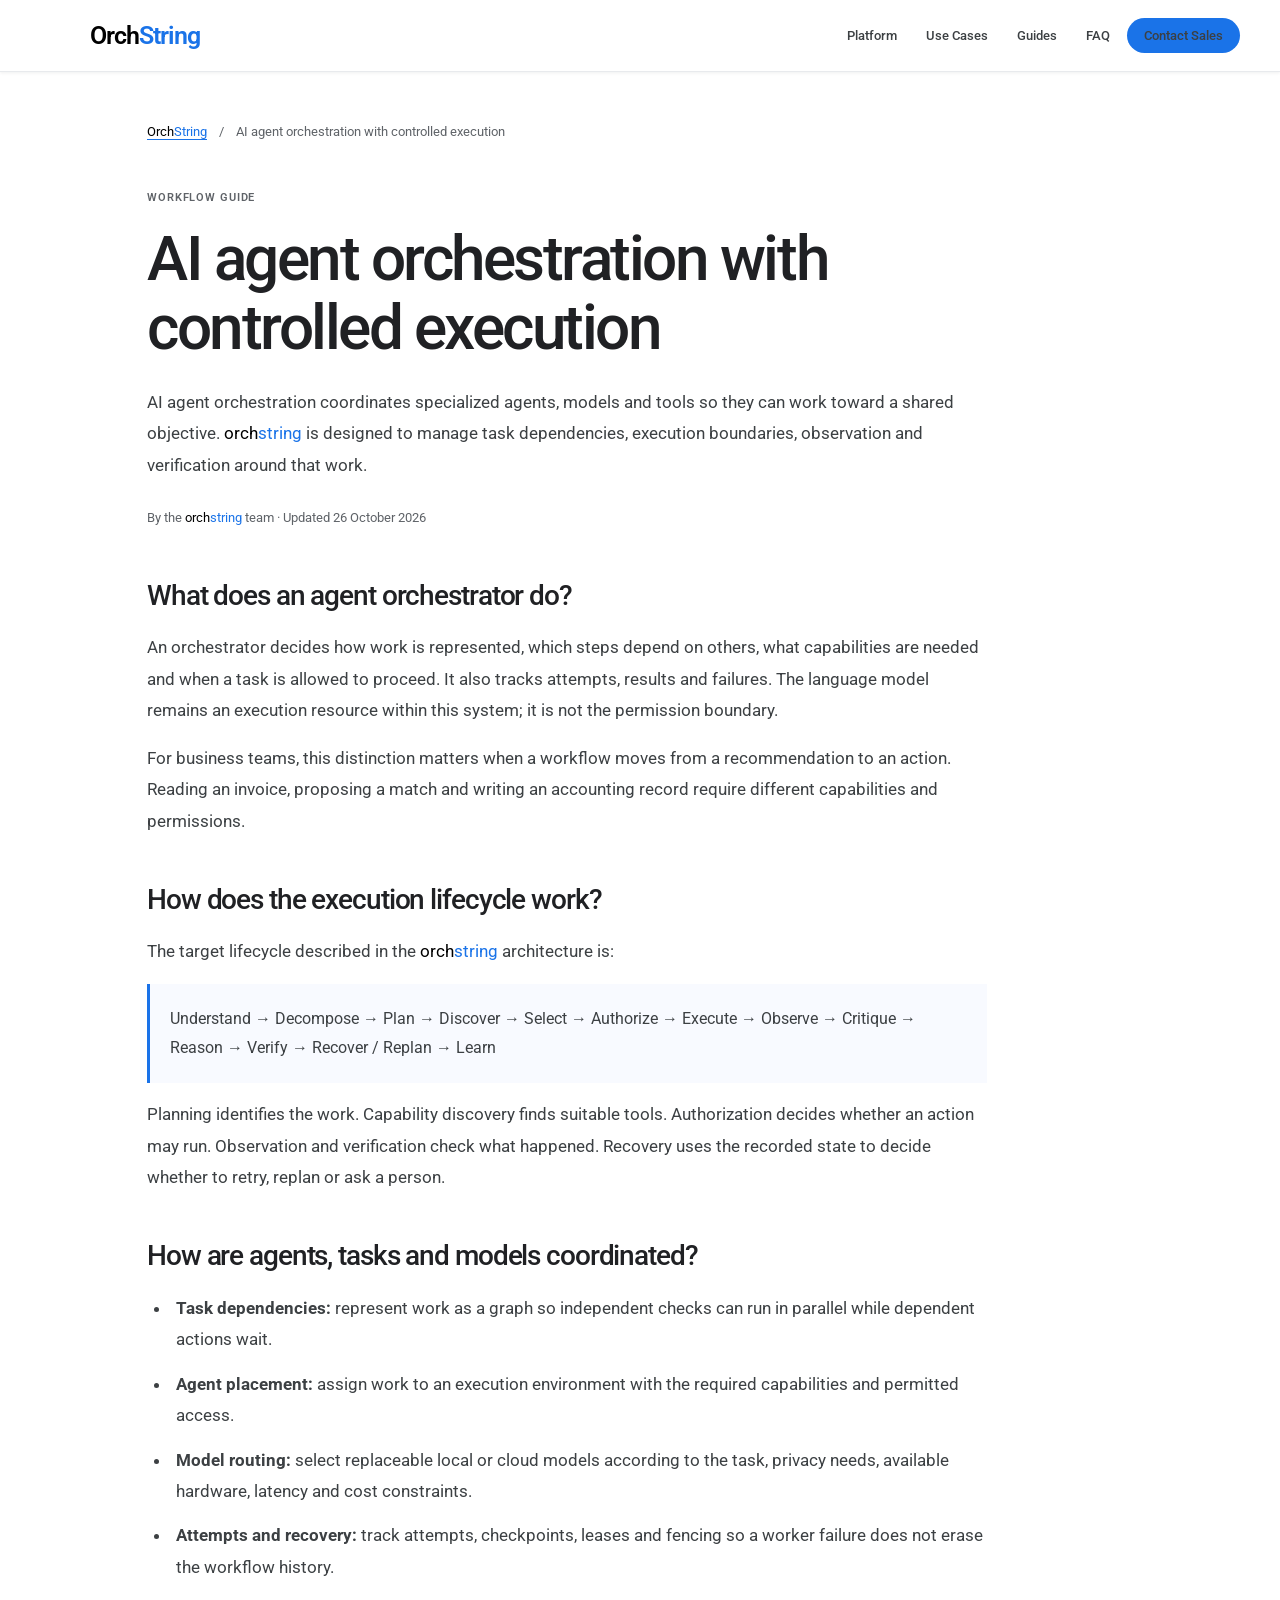
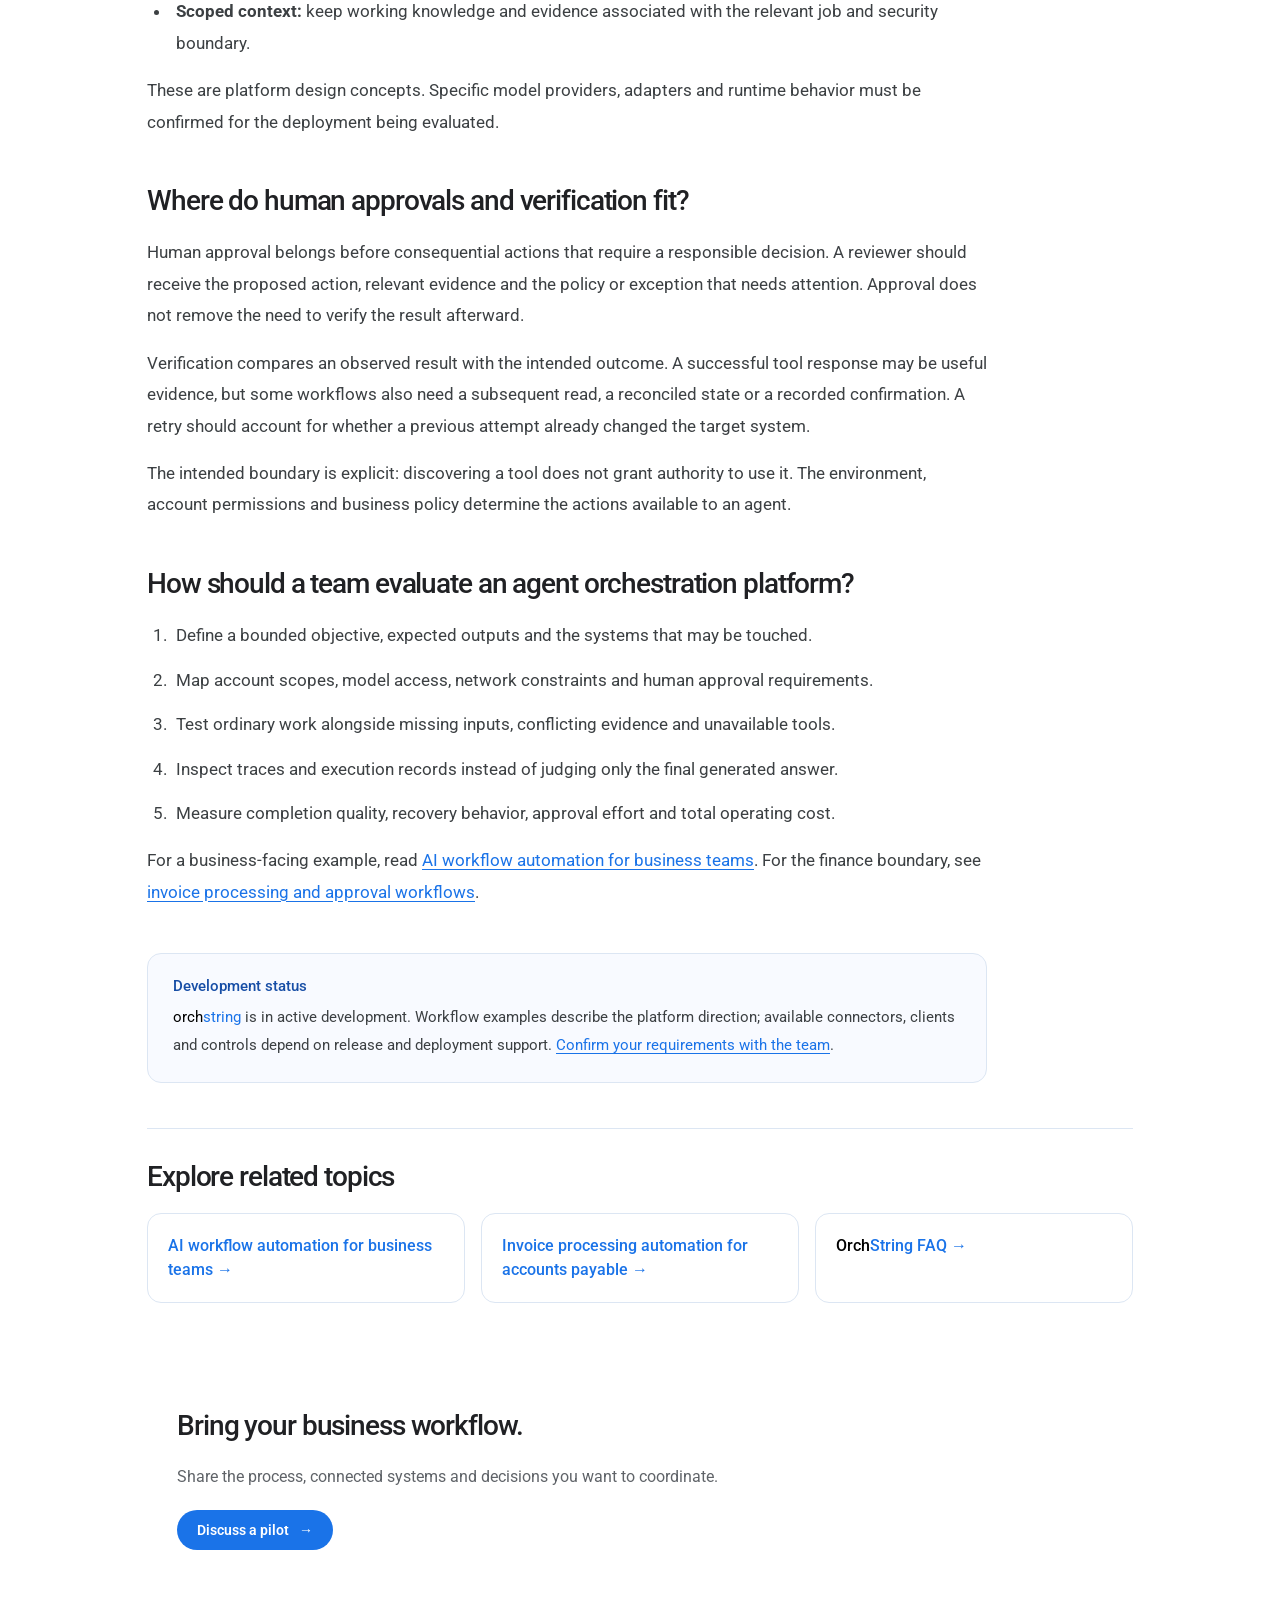
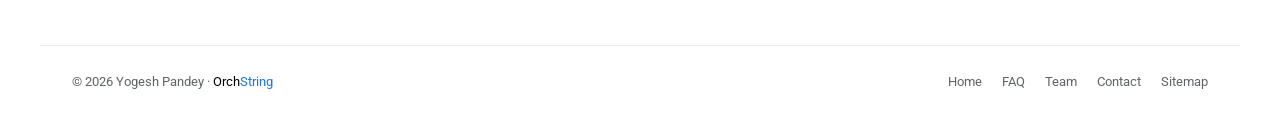
==== commit 7fd9238a: "Update OrchString logo and use black Orch / blue String across website" ====
--- a/ai-agent-orchestration/index.html
+++ b/ai-agent-orchestration/index.html
@@ -9,23 +9,24 @@
 <meta name="application-name" content="OrchString">
 <meta name="theme-color" content="#ffffff">
 <meta name="robots" content="index, follow, max-image-preview:large, max-snippet:-1, max-video-preview:-1">
+<link rel="icon" href="/assets/orchstring-mark.svg" type="image/svg+xml" sizes="any">
+<link rel="apple-touch-icon" href="/assets/orchstring-touch.png" sizes="180x180">
 <link rel="canonical" href="https://orchstring.com/ai-agent-orchestration/">
-<link rel="icon" href="/assets/neytra-ni-favicon.png" type="image/png">
 <link rel="alternate" type="text/plain" href="/llms.txt" title="OrchString overview">
 <meta property="og:type" content="article">
 <meta property="og:site_name" content="OrchString">
 <meta property="og:title" content="AI Agent Orchestration &amp; Controlled Execution | OrchString">
 <meta property="og:description" content="Explore AI agent orchestration: task dependencies, model routing, human approvals, retries and evidence-based verification in the orchstring platform design.">
 <meta property="og:url" content="https://orchstring.com/ai-agent-orchestration/">
-<meta property="og:image" content="https://orchstring.com/assets/orchstring-social.png">
+<meta property="og:image" content="https://orchstring.com/assets/orchstring-social.png?v=20261026-tagline">
 <meta property="og:image:width" content="1200">
 <meta property="og:image:height" content="630">
-<meta property="og:image:alt" content="OrchString — AI workflow automation and agent orchestration">
+<meta property="og:image:alt" content="OrchString — One intelligence platform — Infinite business possibilities">
 <meta name="twitter:card" content="summary_large_image">
 <meta name="twitter:title" content="AI Agent Orchestration &amp; Controlled Execution | OrchString">
 <meta name="twitter:description" content="Explore AI agent orchestration: task dependencies, model routing, human approvals, retries and evidence-based verification in the orchstring platform design.">
-<meta name="twitter:image" content="https://orchstring.com/assets/orchstring-social.png">
-<meta name="twitter:image:alt" content="OrchString — AI workflow automation and agent orchestration">
+<meta name="twitter:image" content="https://orchstring.com/assets/orchstring-social.png?v=20261026-tagline">
+<meta name="twitter:image:alt" content="OrchString — One intelligence platform — Infinite business possibilities">
 <script type="application/ld+json">
 {
   "@context": "https://schema.org",
@@ -92,7 +93,7 @@
       },
       "datePublished": "2026-10-26",
       "dateModified": "2026-10-26",
-      "image": "https://orchstring.com/assets/orchstring-social.png",
+      "image": "https://orchstring.com/assets/orchstring-social.png?v=20261026-tagline",
       "inLanguage": "en"
     }
   ]
@@ -101,32 +102,32 @@
 <link rel="preconnect" href="https://fonts.googleapis.com">
 <link rel="preconnect" href="https://fonts.gstatic.com" crossorigin>
 <link href="https://fonts.googleapis.com/css2?family=Roboto:wght@400;500;700&display=swap" rel="stylesheet">
-<link rel="stylesheet" href="/style-new.css?v=20261026-connector-network">
+<link rel="stylesheet" href="/style-new.css?v=20261026-tagline">
 <link rel="stylesheet" href="/content.css?v=20261026-seo">
 </head>
 <body class="content-page">
 <a class="skip-link" href="#main-content">Skip to content</a>
 <header class="site-header">
-  <a class="brand" href="/" aria-label="OrchString home"><span class="brand-wordmark"><span class="brand-orch">orch</span><span class="brand-string">string</span></span></a>
+  <a class="brand" href="/" aria-label="OrchString home"><img class="brand-logo-mark" src="/assets/orchstring-touch.png" width="40" height="36" alt="" decoding="async"><span class="brand-wordmark"><span class="brand-orch">Orch</span><span class="brand-string">String</span></span></a>
   <button class="menu-toggle" aria-label="Toggle navigation" aria-expanded="false" aria-controls="main-nav"><svg viewBox="0 0 24 24" width="23" height="23" fill="none" stroke="currentColor" stroke-width="2" aria-hidden="true"><path d="M4 6h16M4 12h16M4 18h16"/></svg></button>
   <nav id="main-nav" aria-label="Main navigation"><a href="/#platform">Platform</a><a href="/#use-cases">Use Cases</a><a href="/#resources">Guides</a><a href="/faq/">FAQ</a><a class="nav-sales" href="/#contact">Contact Sales</a></nav>
 </header>
 <main id="main-content" class="content-main">
-  <nav class="content-breadcrumb" aria-label="Breadcrumb"><a href="/">OrchString</a><span aria-hidden="true">/</span><span aria-current="page">AI agent orchestration with controlled execution</span></nav>
+  <nav class="content-breadcrumb" aria-label="Breadcrumb"><a href="/"><span class="os-brand-name"><span class="os-brand-orch">Orch</span><span class="os-brand-string">String</span></span></a><span aria-hidden="true">/</span><span aria-current="page">AI agent orchestration with controlled execution</span></nav>
   <article class="content-article">
     <header class="content-heading">
       <div class="eyebrow">WORKFLOW GUIDE</div>
       <h1>AI agent orchestration with controlled execution</h1>
-      <p class="content-summary">AI agent orchestration coordinates specialized agents, models and tools so they can work toward a shared objective. orchstring is designed to manage task dependencies, execution boundaries, observation and verification around that work.</p>
-      <p class="content-byline">By the orchstring team · Updated <time datetime="2026-10-26">26 October 2026</time></p>
+      <p class="content-summary">AI agent orchestration coordinates specialized agents, models and tools so they can work toward a shared objective. <span class="os-brand-name"><span class="os-brand-orch">orch</span><span class="os-brand-string">string</span></span> is designed to manage task dependencies, execution boundaries, observation and verification around that work.</p>
+      <p class="content-byline">By the <span class="os-brand-name"><span class="os-brand-orch">orch</span><span class="os-brand-string">string</span></span> team · Updated <time datetime="2026-10-26">26 October 2026</time></p>
     </header>
-    <section><h2>What does an agent orchestrator do?</h2><p>An orchestrator decides how work is represented, which steps depend on others, what capabilities are needed and when a task is allowed to proceed. It also tracks attempts, results and failures. The language model remains an execution resource within this system; it is not the permission boundary.</p><p>For business teams, this distinction matters when a workflow moves from a recommendation to an action. Reading an invoice, proposing a match and writing an accounting record require different capabilities and permissions.</p></section><section><h2>How does the execution lifecycle work?</h2><p>The target lifecycle described in the orchstring architecture is:</p><p class="content-lifecycle">Understand → Decompose → Plan → Discover → Select → Authorize → Execute → Observe → Critique → Reason → Verify → Recover / Replan → Learn</p><p>Planning identifies the work. Capability discovery finds suitable tools. Authorization decides whether an action may run. Observation and verification check what happened. Recovery uses the recorded state to decide whether to retry, replan or ask a person.</p></section><section><h2>How are agents, tasks and models coordinated?</h2><ul><li><strong>Task dependencies:</strong> represent work as a graph so independent checks can run in parallel while dependent actions wait.</li><li><strong>Agent placement:</strong> assign work to an execution environment with the required capabilities and permitted access.</li><li><strong>Model routing:</strong> select replaceable local or cloud models according to the task, privacy needs, available hardware, latency and cost constraints.</li><li><strong>Attempts and recovery:</strong> track attempts, checkpoints, leases and fencing so a worker failure does not erase the workflow history.</li><li><strong>Scoped context:</strong> keep working knowledge and evidence associated with the relevant job and security boundary.</li></ul><p>These are platform design concepts. Specific model providers, adapters and runtime behavior must be confirmed for the deployment being evaluated.</p></section><section><h2>Where do human approvals and verification fit?</h2><p>Human approval belongs before consequential actions that require a responsible decision. A reviewer should receive the proposed action, relevant evidence and the policy or exception that needs attention. Approval does not remove the need to verify the result afterward.</p><p>Verification compares an observed result with the intended outcome. A successful tool response may be useful evidence, but some workflows also need a subsequent read, a reconciled state or a recorded confirmation. A retry should account for whether a previous attempt already changed the target system.</p><p>The intended boundary is explicit: discovering a tool does not grant authority to use it. The environment, account permissions and business policy determine the actions available to an agent.</p></section><section><h2>How should a team evaluate an agent orchestration platform?</h2><ol><li>Define a bounded objective, expected outputs and the systems that may be touched.</li><li>Map account scopes, model access, network constraints and human approval requirements.</li><li>Test ordinary work alongside missing inputs, conflicting evidence and unavailable tools.</li><li>Inspect traces and execution records instead of judging only the final generated answer.</li><li>Measure completion quality, recovery behavior, approval effort and total operating cost.</li></ol><p>For a business-facing example, read <a href="/ai-workflow-automation/">AI workflow automation for business teams</a>. For the finance boundary, see <a href="/invoice-processing-automation/">invoice processing and approval workflows</a>.</p></section>
-    <aside class="content-status"><strong>Development status</strong><p>orchstring is in active development. Workflow examples describe the platform direction; available connectors, clients and controls depend on release and deployment support. <a href="/#contact">Confirm your requirements with the team</a>.</p></aside>
+    <section><h2>What does an agent orchestrator do?</h2><p>An orchestrator decides how work is represented, which steps depend on others, what capabilities are needed and when a task is allowed to proceed. It also tracks attempts, results and failures. The language model remains an execution resource within this system; it is not the permission boundary.</p><p>For business teams, this distinction matters when a workflow moves from a recommendation to an action. Reading an invoice, proposing a match and writing an accounting record require different capabilities and permissions.</p></section><section><h2>How does the execution lifecycle work?</h2><p>The target lifecycle described in the <span class="os-brand-name"><span class="os-brand-orch">orch</span><span class="os-brand-string">string</span></span> architecture is:</p><p class="content-lifecycle">Understand → Decompose → Plan → Discover → Select → Authorize → Execute → Observe → Critique → Reason → Verify → Recover / Replan → Learn</p><p>Planning identifies the work. Capability discovery finds suitable tools. Authorization decides whether an action may run. Observation and verification check what happened. Recovery uses the recorded state to decide whether to retry, replan or ask a person.</p></section><section><h2>How are agents, tasks and models coordinated?</h2><ul><li><strong>Task dependencies:</strong> represent work as a graph so independent checks can run in parallel while dependent actions wait.</li><li><strong>Agent placement:</strong> assign work to an execution environment with the required capabilities and permitted access.</li><li><strong>Model routing:</strong> select replaceable local or cloud models according to the task, privacy needs, available hardware, latency and cost constraints.</li><li><strong>Attempts and recovery:</strong> track attempts, checkpoints, leases and fencing so a worker failure does not erase the workflow history.</li><li><strong>Scoped context:</strong> keep working knowledge and evidence associated with the relevant job and security boundary.</li></ul><p>These are platform design concepts. Specific model providers, adapters and runtime behavior must be confirmed for the deployment being evaluated.</p></section><section><h2>Where do human approvals and verification fit?</h2><p>Human approval belongs before consequential actions that require a responsible decision. A reviewer should receive the proposed action, relevant evidence and the policy or exception that needs attention. Approval does not remove the need to verify the result afterward.</p><p>Verification compares an observed result with the intended outcome. A successful tool response may be useful evidence, but some workflows also need a subsequent read, a reconciled state or a recorded confirmation. A retry should account for whether a previous attempt already changed the target system.</p><p>The intended boundary is explicit: discovering a tool does not grant authority to use it. The environment, account permissions and business policy determine the actions available to an agent.</p></section><section><h2>How should a team evaluate an agent orchestration platform?</h2><ol><li>Define a bounded objective, expected outputs and the systems that may be touched.</li><li>Map account scopes, model access, network constraints and human approval requirements.</li><li>Test ordinary work alongside missing inputs, conflicting evidence and unavailable tools.</li><li>Inspect traces and execution records instead of judging only the final generated answer.</li><li>Measure completion quality, recovery behavior, approval effort and total operating cost.</li></ol><p>For a business-facing example, read <a href="/ai-workflow-automation/">AI workflow automation for business teams</a>. For the finance boundary, see <a href="/invoice-processing-automation/">invoice processing and approval workflows</a>.</p></section>
+    <aside class="content-status"><strong>Development status</strong><p><span class="os-brand-name"><span class="os-brand-orch">orch</span><span class="os-brand-string">string</span></span> is in active development. Workflow examples describe the platform direction; available connectors, clients and controls depend on release and deployment support. <a href="/#contact">Confirm your requirements with the team</a>.</p></aside>
   </article>
-  <section class="content-related" aria-labelledby="related-title"><h2 id="related-title">Explore related topics</h2><div><a href="/ai-workflow-automation/">AI workflow automation for business teams <span aria-hidden="true">→</span></a><a href="/invoice-processing-automation/">Invoice processing automation for accounts payable <span aria-hidden="true">→</span></a><a href="/faq/">OrchString FAQ <span aria-hidden="true">→</span></a></div></section>
+  <section class="content-related" aria-labelledby="related-title"><h2 id="related-title">Explore related topics</h2><div><a href="/ai-workflow-automation/">AI workflow automation for business teams <span aria-hidden="true">→</span></a><a href="/invoice-processing-automation/">Invoice processing automation for accounts payable <span aria-hidden="true">→</span></a><a href="/faq/"><span class="os-brand-name"><span class="os-brand-orch">Orch</span><span class="os-brand-string">String</span></span> FAQ <span aria-hidden="true">→</span></a></div></section>
   <section class="content-contact"><h2>Bring your business workflow.</h2><p>Share the process, connected systems and decisions you want to coordinate.</p><a class="primary" href="/#contact">Discuss a pilot <span aria-hidden="true">→</span></a></section>
 </main>
-<footer class="content-footer"><span>© 2026 Yogesh Pandey · OrchString</span><nav aria-label="Footer"><a href="/">Home</a><a href="/faq/">FAQ</a><a href="/#people">Team</a><a href="/#contact">Contact</a><a href="/sitemap.xml">Sitemap</a></nav></footer>
+<footer class="content-footer"><span>© 2026 Yogesh Pandey · <span class="os-brand-name"><span class="os-brand-orch">Orch</span><span class="os-brand-string">String</span></span></span><nav aria-label="Footer"><a href="/">Home</a><a href="/faq/">FAQ</a><a href="/#people">Team</a><a href="/#contact">Contact</a><a href="/sitemap.xml">Sitemap</a></nav></footer>
 <script src="/app.js?v=20261026-connector-network"></script>
 </body>
 </html>
--- a/style-new.css
+++ b/style-new.css
@@ -2900,9 +2900,21 @@
   color:#202124 !important;
   -webkit-text-fill-color:#202124 !important;
 }
+.hero h1 .hero-tagline {
+  display:inline-block;
+  font-size:clamp(20px,3.2vw,46px);
+  line-height:1.23;
+  letter-spacing:-.025em;
+  white-space:nowrap;
+  max-width:100%;
+  vertical-align:top;
+}
 .hero .brand-introduction,
 .intro .brand-introduction { color:#202124 !important; }
 .intro-brand { color:#1a73e8; font-weight:600; }
+.hero .enterprise-positioning,
+.intro .enterprise-positioning { color:#202124 !important; }
+.hero .enterprise-positioning { font-size:16px !important; line-height:1.65 !important; }
 .neural-scene {
   position:absolute;
   z-index:2;
@@ -3019,3 +3031,14 @@
   background-image:url("data:image/svg+xml,%3Csvg xmlns='http://www.w3.org/2000/svg' viewBox='0 0 24 24' fill='none' stroke='%231a73e8' stroke-width='2' stroke-linecap='round' stroke-linejoin='round'%3E%3Cpath d='M5 12h14m-6-6 6 6-6 6'/%3E%3C/svg%3E");
   background-position:center;background-repeat:no-repeat;background-size:17px 17px
 }
+
+/* OrchString visual identity: uploaded blue-and-gold mark and black/blue wordmark. */
+.site-header a.brand{gap:9px;align-items:center}
+.brand-logo-mark{display:block;width:41px;height:36px;object-fit:contain;flex:0 0 auto}
+.brand-orch,.os-brand-orch{color:#000000 !important;-webkit-text-fill-color:#000000 !important}
+.brand-string,.os-brand-string{color:#1a73e8 !important;-webkit-text-fill-color:#1a73e8 !important}
+.os-brand-name{white-space:nowrap}
+.hero h1 .hero-brand-name .os-brand-orch,.intro h2 .intro-brand-heading .os-brand-orch{color:#000 !important;-webkit-text-fill-color:#000 !important}
+.hero h1 .hero-brand-name .os-brand-string,.intro h2 .intro-brand-heading .os-brand-string{color:#1a73e8 !important;-webkit-text-fill-color:#1a73e8 !important}
+.primary .os-brand-name,.nav-sales .os-brand-name{background:#fff;border-radius:3px;padding:0 .15em}
+@media(max-width:650px){.brand-logo-mark{width:32px;height:30px}.site-header a.brand{gap:7px}}
--- a/content.css
+++ b/content.css
@@ -63,3 +63,14 @@
  .content-page .content-main>.content-contact{padding:24px!important}
 }
 @media(prefers-reduced-motion:reduce){.resource-card{transition:none}}
+
+/* OrchString visual identity: uploaded blue-and-gold mark and black/blue wordmark. */
+.site-header a.brand{gap:9px;align-items:center}
+.brand-logo-mark{display:block;width:41px;height:36px;object-fit:contain;flex:0 0 auto}
+.brand-orch,.os-brand-orch{color:#000000 !important;-webkit-text-fill-color:#000000 !important}
+.brand-string,.os-brand-string{color:#1a73e8 !important;-webkit-text-fill-color:#1a73e8 !important}
+.os-brand-name{white-space:nowrap}
+.hero h1 .hero-brand-name .os-brand-orch,.intro h2 .intro-brand-heading .os-brand-orch{color:#000 !important;-webkit-text-fill-color:#000 !important}
+.hero h1 .hero-brand-name .os-brand-string,.intro h2 .intro-brand-heading .os-brand-string{color:#1a73e8 !important;-webkit-text-fill-color:#1a73e8 !important}
+.primary .os-brand-name,.nav-sales .os-brand-name{background:#fff;border-radius:3px;padding:0 .15em}
+@media(max-width:650px){.brand-logo-mark{width:32px;height:30px}.site-header a.brand{gap:7px}}
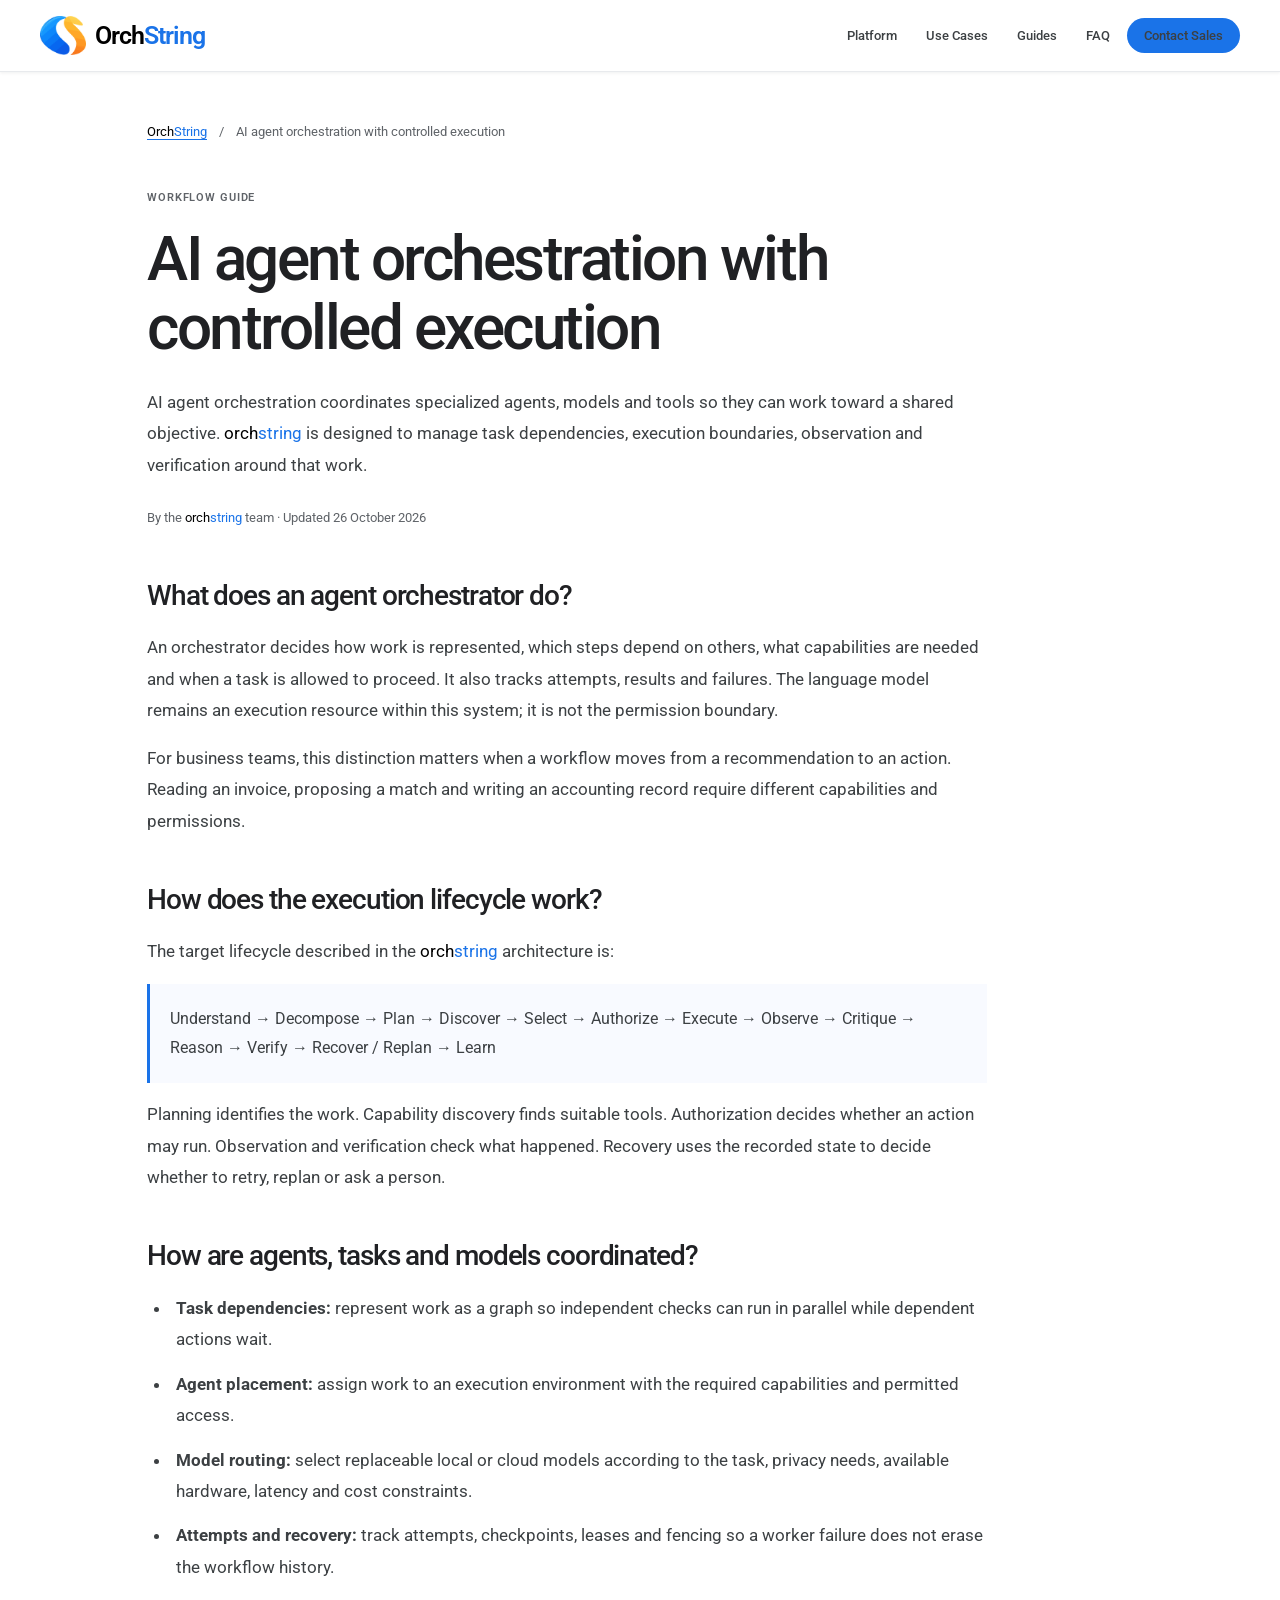
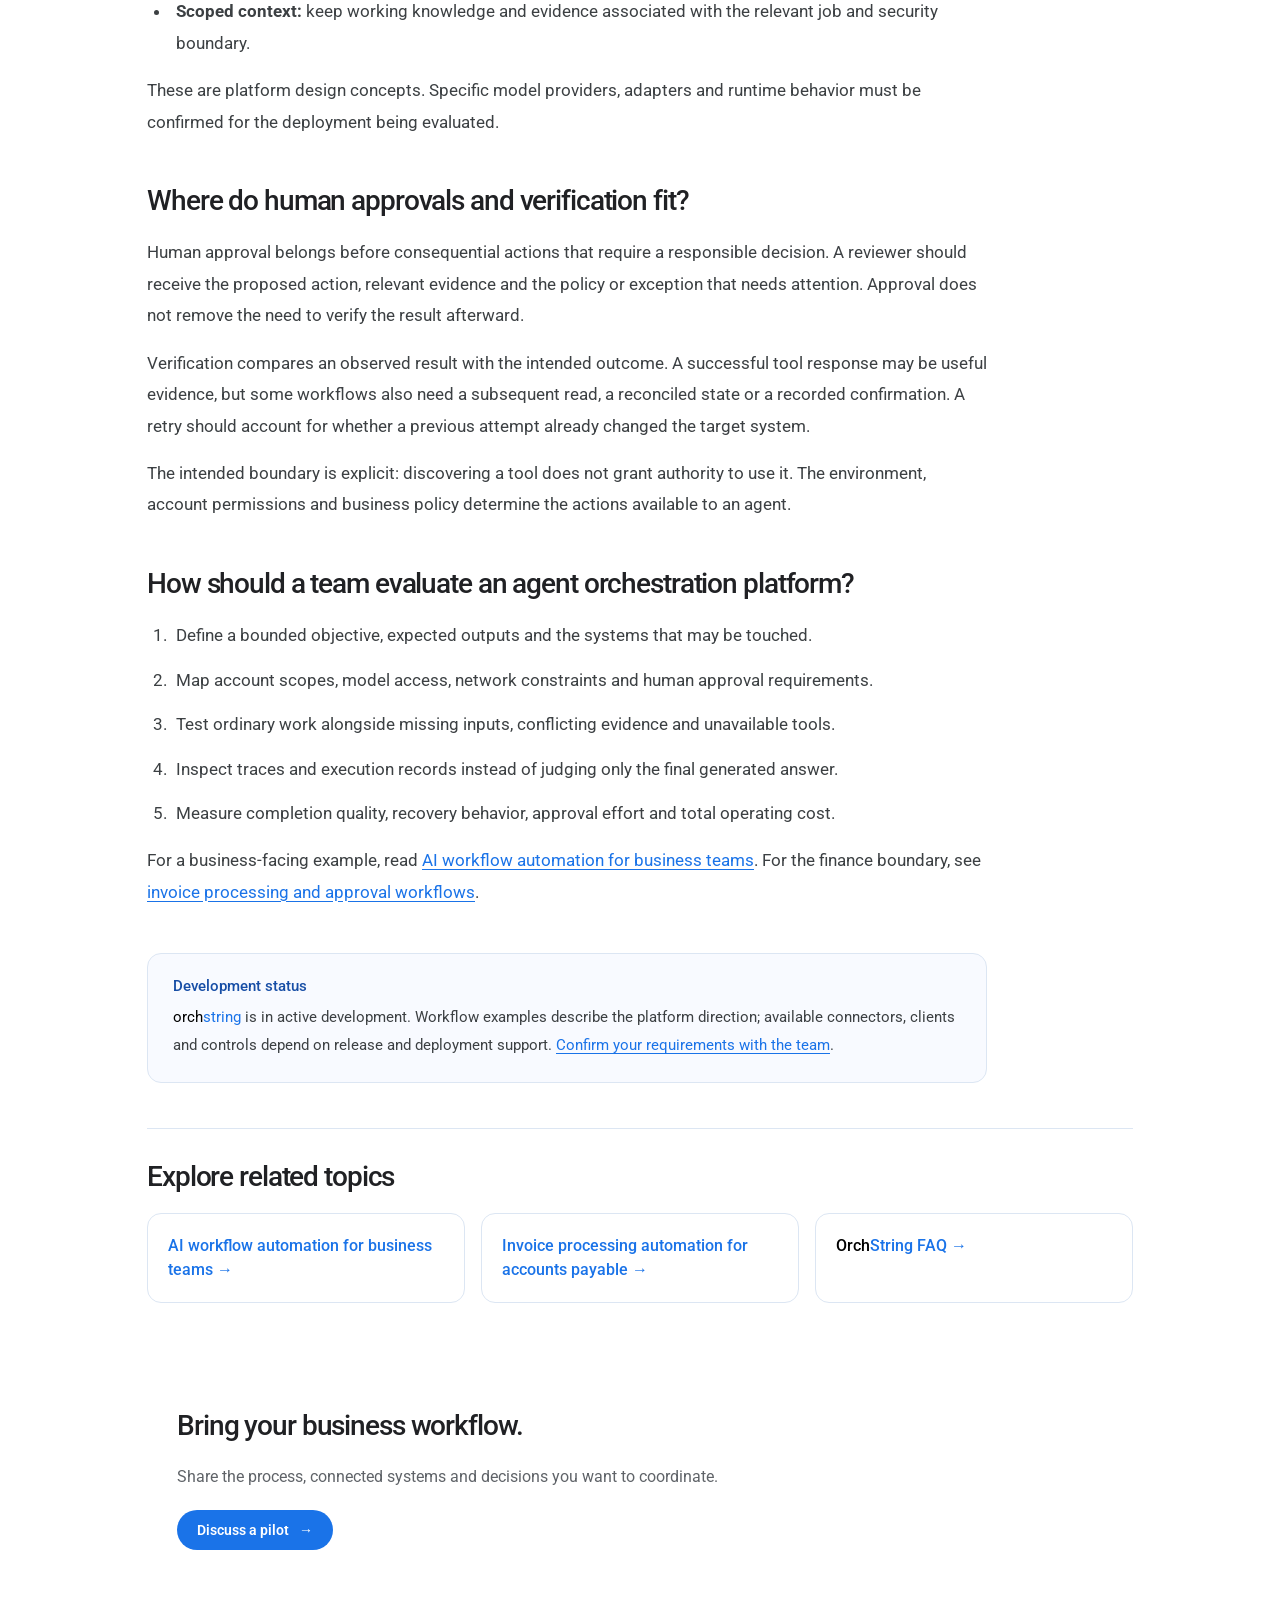
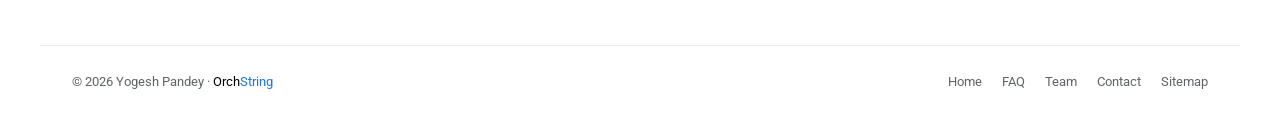
==== commit 4387ca67: "Fix invalid OrchString navbar logo PNG and enforce visible sizing" ====
--- a/ai-agent-orchestration/index.html
+++ b/ai-agent-orchestration/index.html
@@ -10,7 +10,7 @@
 <meta name="theme-color" content="#ffffff">
 <meta name="robots" content="index, follow, max-image-preview:large, max-snippet:-1, max-video-preview:-1">
 <link rel="icon" href="/assets/orchstring-mark.svg" type="image/svg+xml" sizes="any">
-<link rel="apple-touch-icon" href="/assets/orchstring-touch.png" sizes="180x180">
+<link rel="apple-touch-icon" href="/assets/orchstring-touch.png?v=20261029-navbar-fix" sizes="180x180">
 <link rel="canonical" href="https://orchstring.com/ai-agent-orchestration/">
 <link rel="alternate" type="text/plain" href="/llms.txt" title="OrchString overview">
 <meta property="og:type" content="article">
@@ -108,7 +108,7 @@
 <body class="content-page">
 <a class="skip-link" href="#main-content">Skip to content</a>
 <header class="site-header">
-  <a class="brand" href="/" aria-label="OrchString home"><img class="brand-logo-mark" src="/assets/orchstring-touch.png" width="40" height="36" alt="" decoding="async"><span class="brand-wordmark"><span class="brand-orch">Orch</span><span class="brand-string">String</span></span></a>
+  <a class="brand" href="/" aria-label="OrchString home"><img class="brand-logo-mark" src="/assets/orchstring-touch.png?v=20261029-navbar-fix" width="46" height="41" alt="" decoding="sync" fetchpriority="high"><span class="brand-wordmark"><span class="brand-orch">Orch</span><span class="brand-string">String</span></span></a>
   <button class="menu-toggle" aria-label="Toggle navigation" aria-expanded="false" aria-controls="main-nav"><svg viewBox="0 0 24 24" width="23" height="23" fill="none" stroke="currentColor" stroke-width="2" aria-hidden="true"><path d="M4 6h16M4 12h16M4 18h16"/></svg></button>
   <nav id="main-nav" aria-label="Main navigation"><a href="/#platform">Platform</a><a href="/#use-cases">Use Cases</a><a href="/#resources">Guides</a><a href="/faq/">FAQ</a><a class="nav-sales" href="/#contact">Contact Sales</a></nav>
 </header>
--- a/style-new.css
+++ b/style-new.css
@@ -3042,3 +3042,7 @@
 .hero h1 .hero-brand-name .os-brand-string,.intro h2 .intro-brand-heading .os-brand-string{color:#1a73e8 !important;-webkit-text-fill-color:#1a73e8 !important}
 .primary .os-brand-name,.nav-sales .os-brand-name{background:#fff;border-radius:3px;padding:0 .15em}
 @media(max-width:650px){.brand-logo-mark{width:32px;height:30px}.site-header a.brand{gap:7px}}
+
+/* Keep the new OrchString mark visibly aligned with the navbar wordmark. */
+.site-header a.brand > .brand-logo-mark{display:block !important;width:46px !important;height:41px !important;min-width:46px;flex:none !important;object-fit:contain !important;opacity:1 !important;visibility:visible !important}
+@media(max-width:650px){.site-header a.brand > .brand-logo-mark{width:38px !important;height:34px !important;min-width:38px}}
